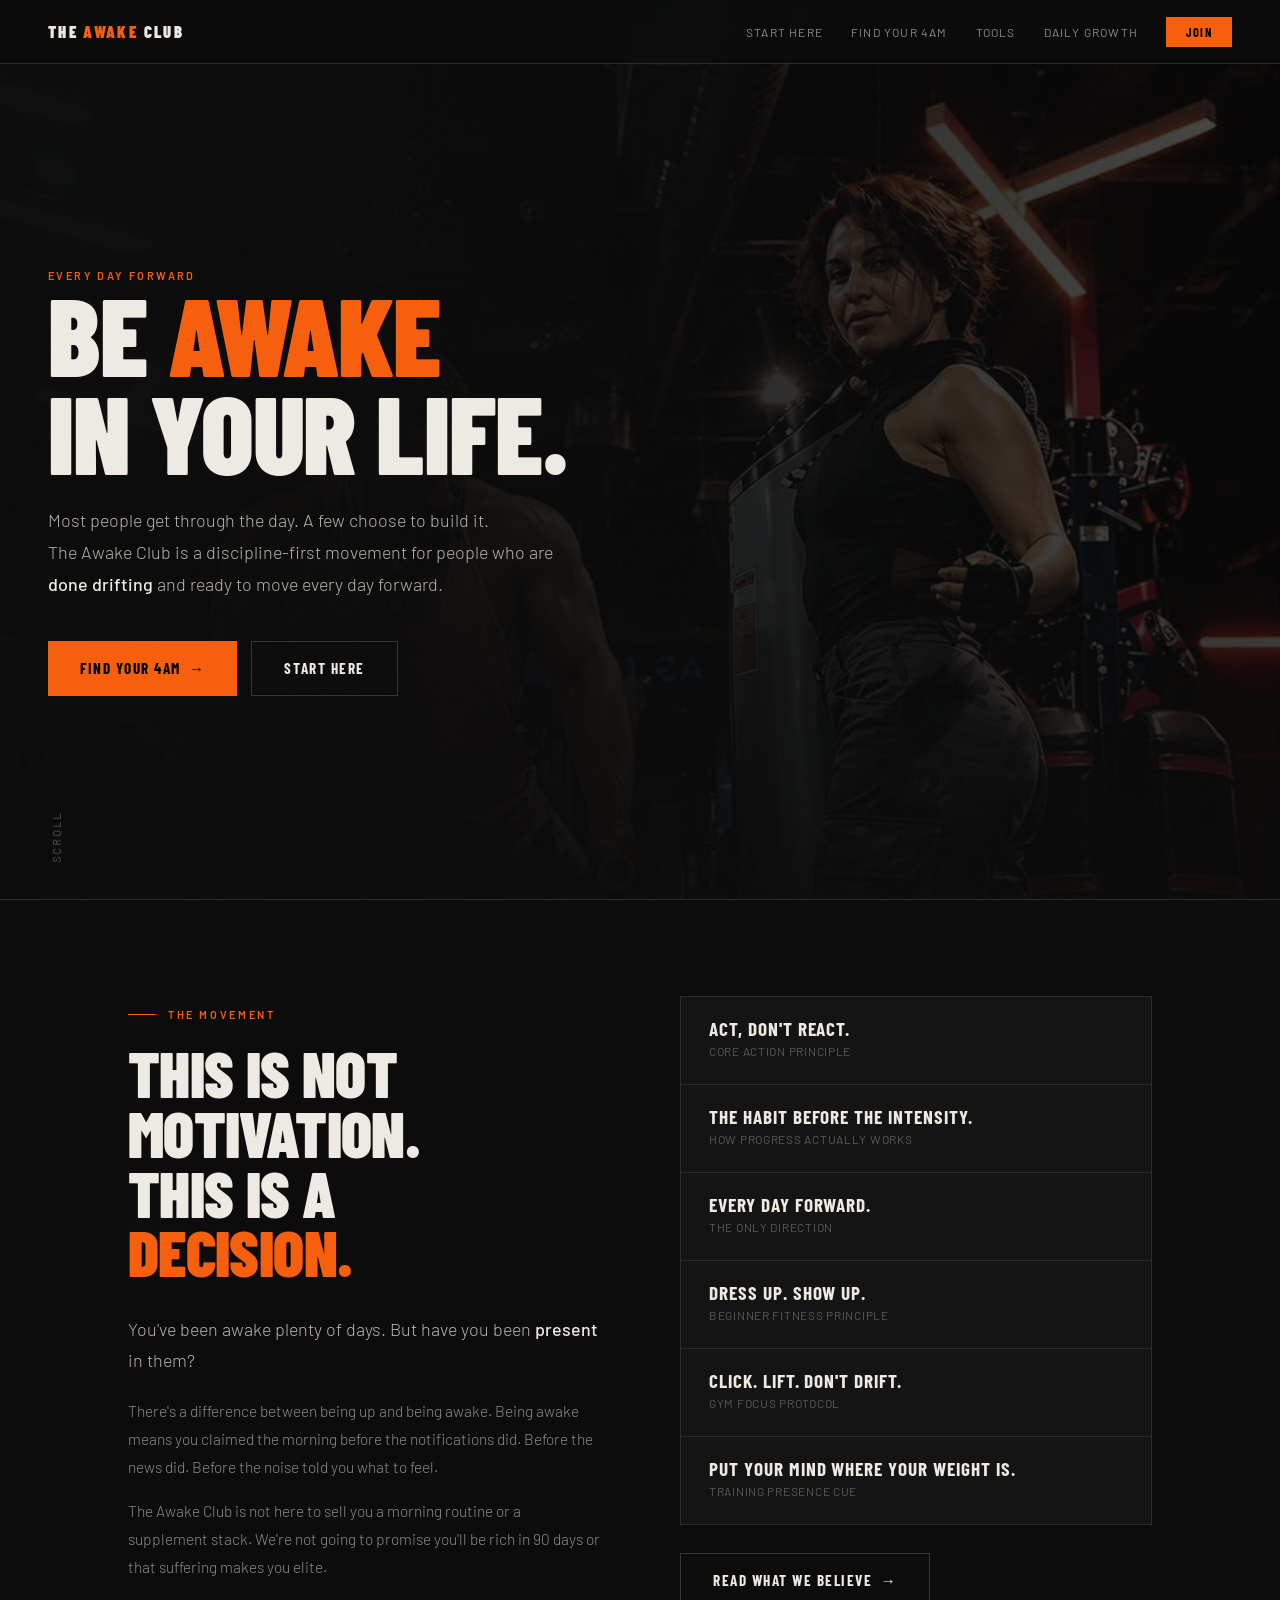
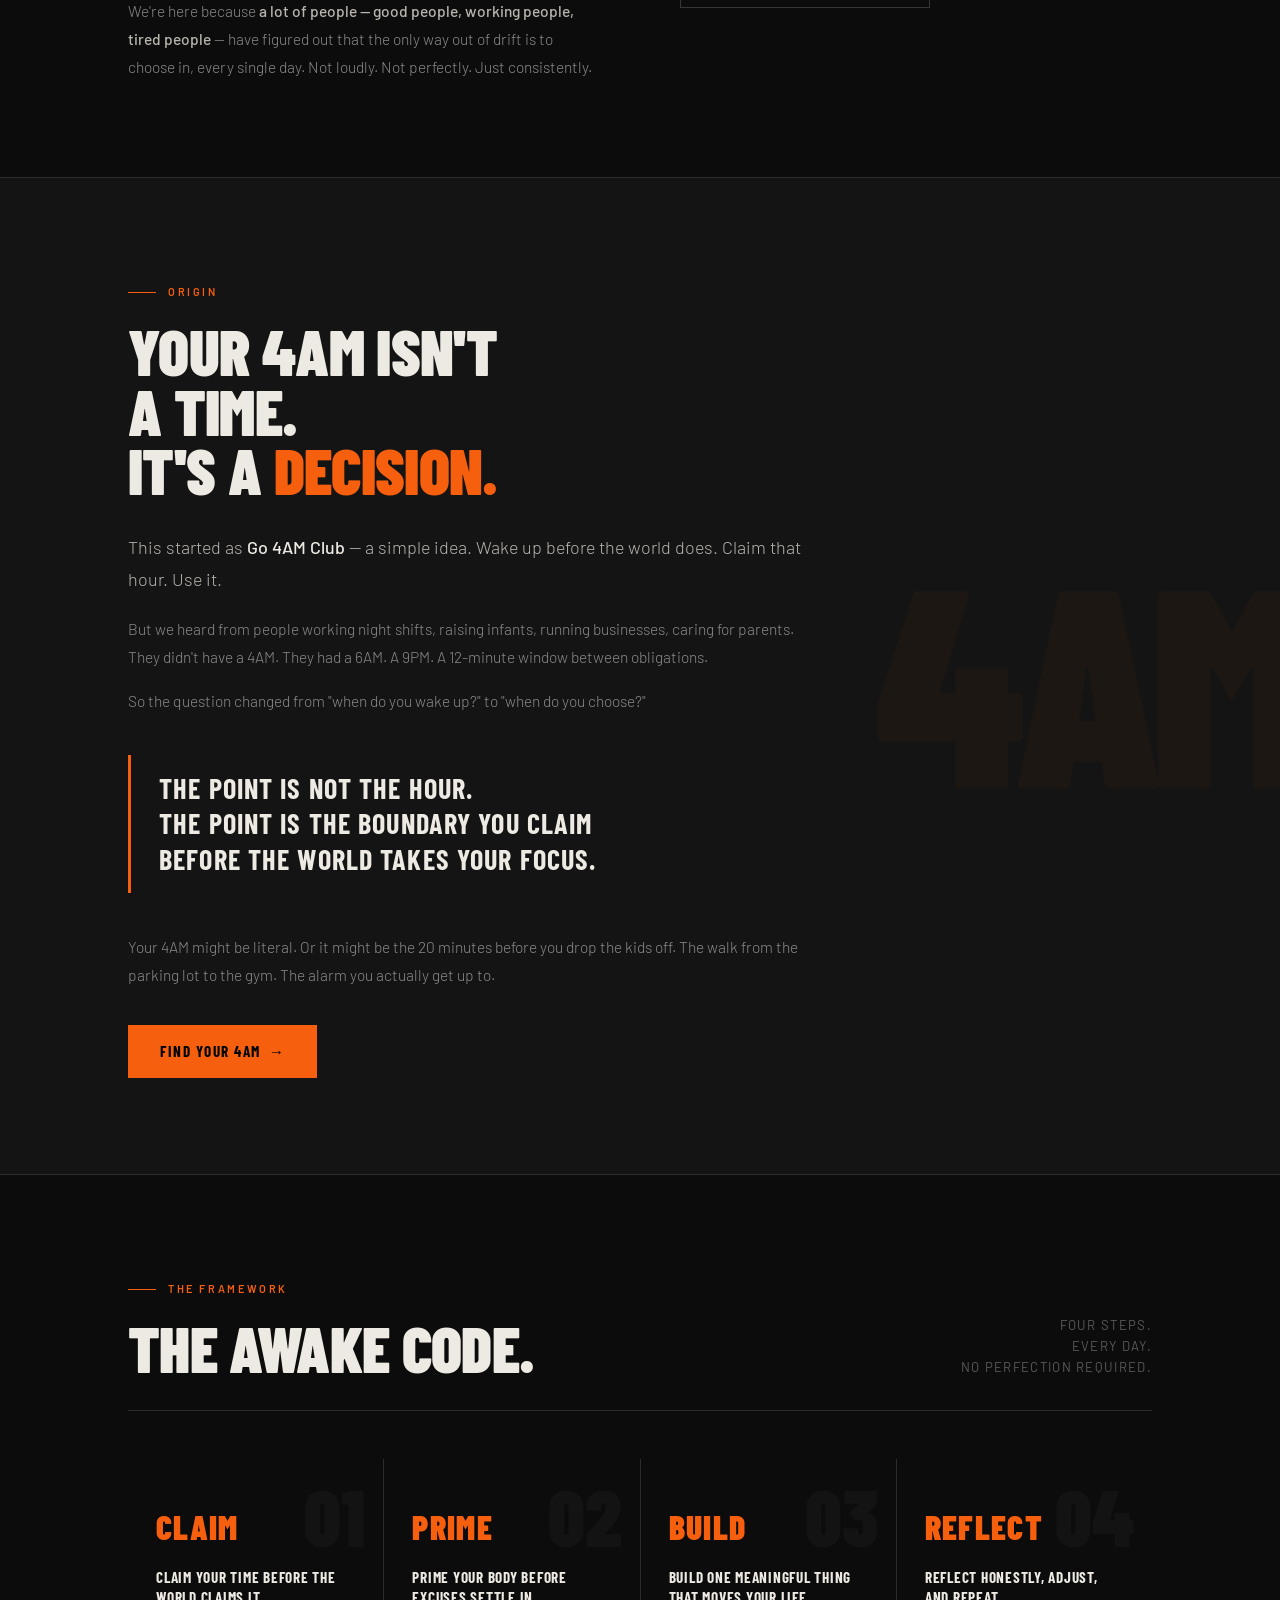
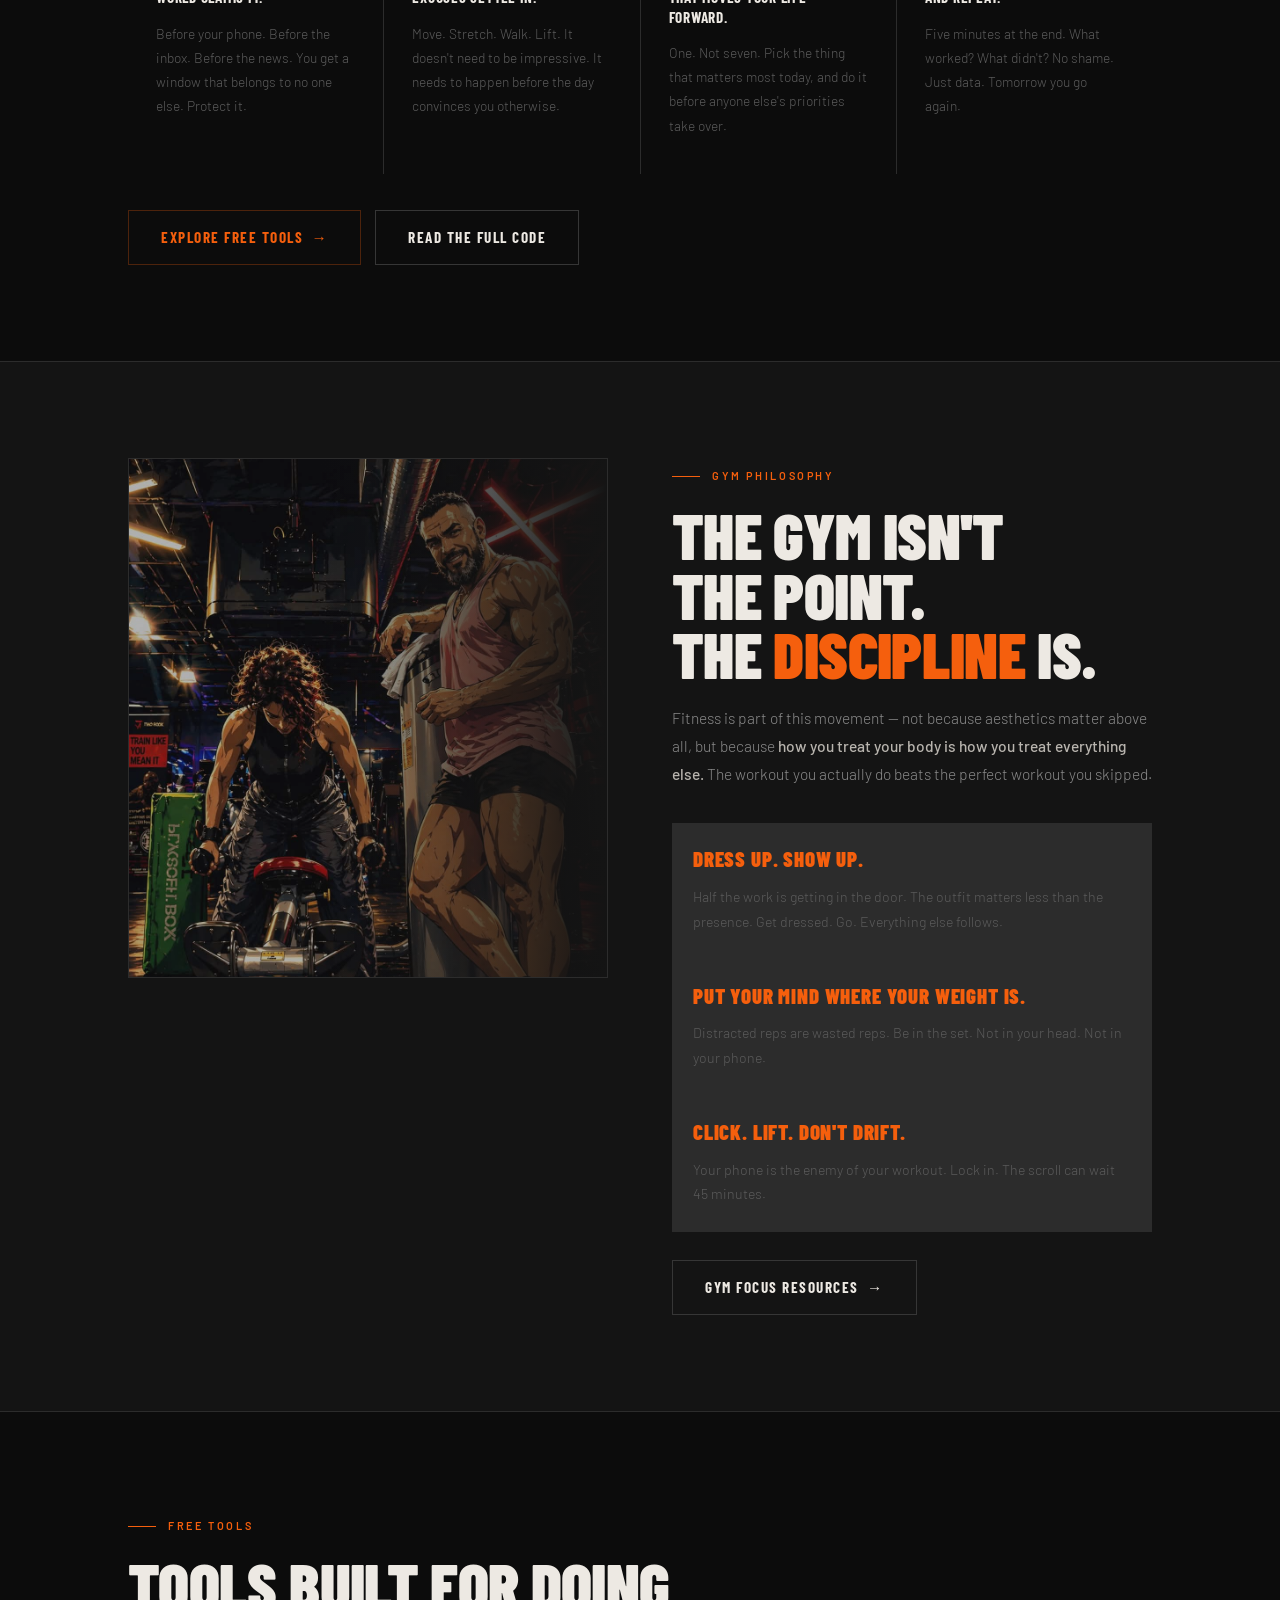
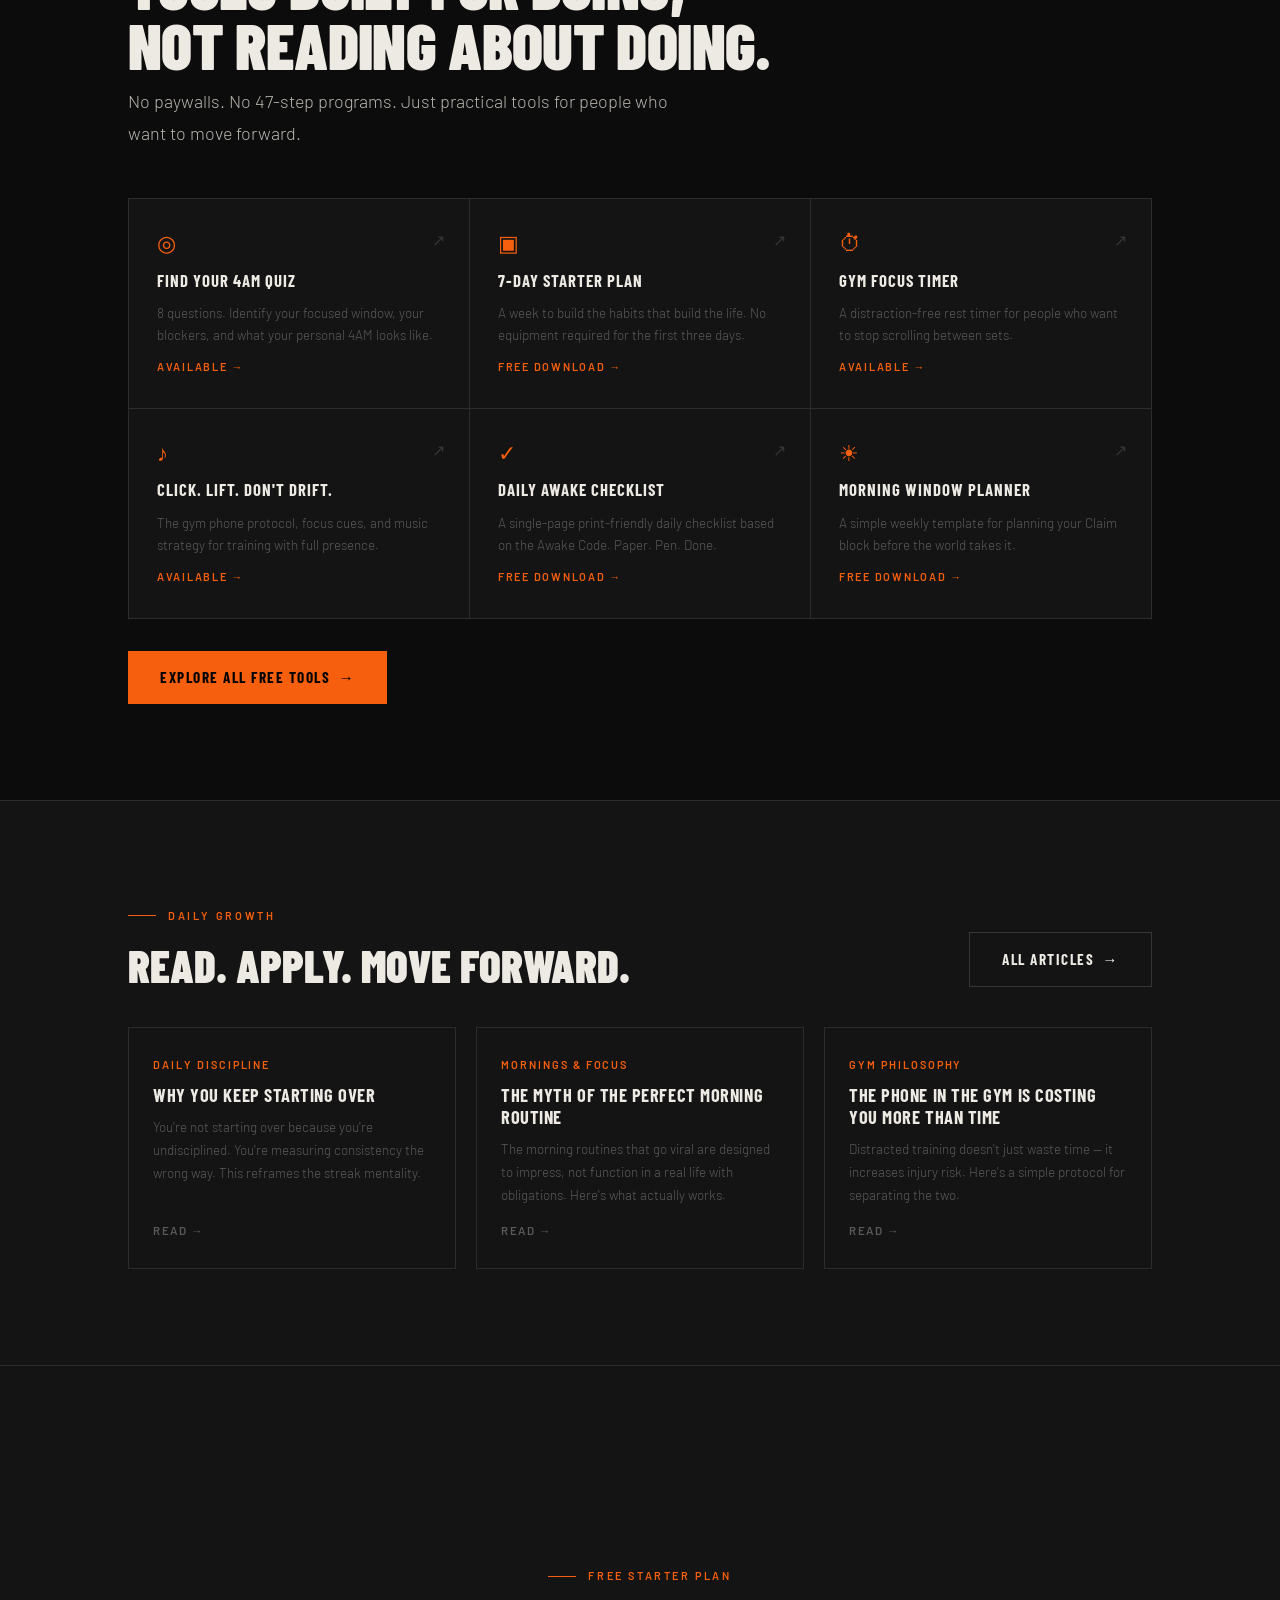
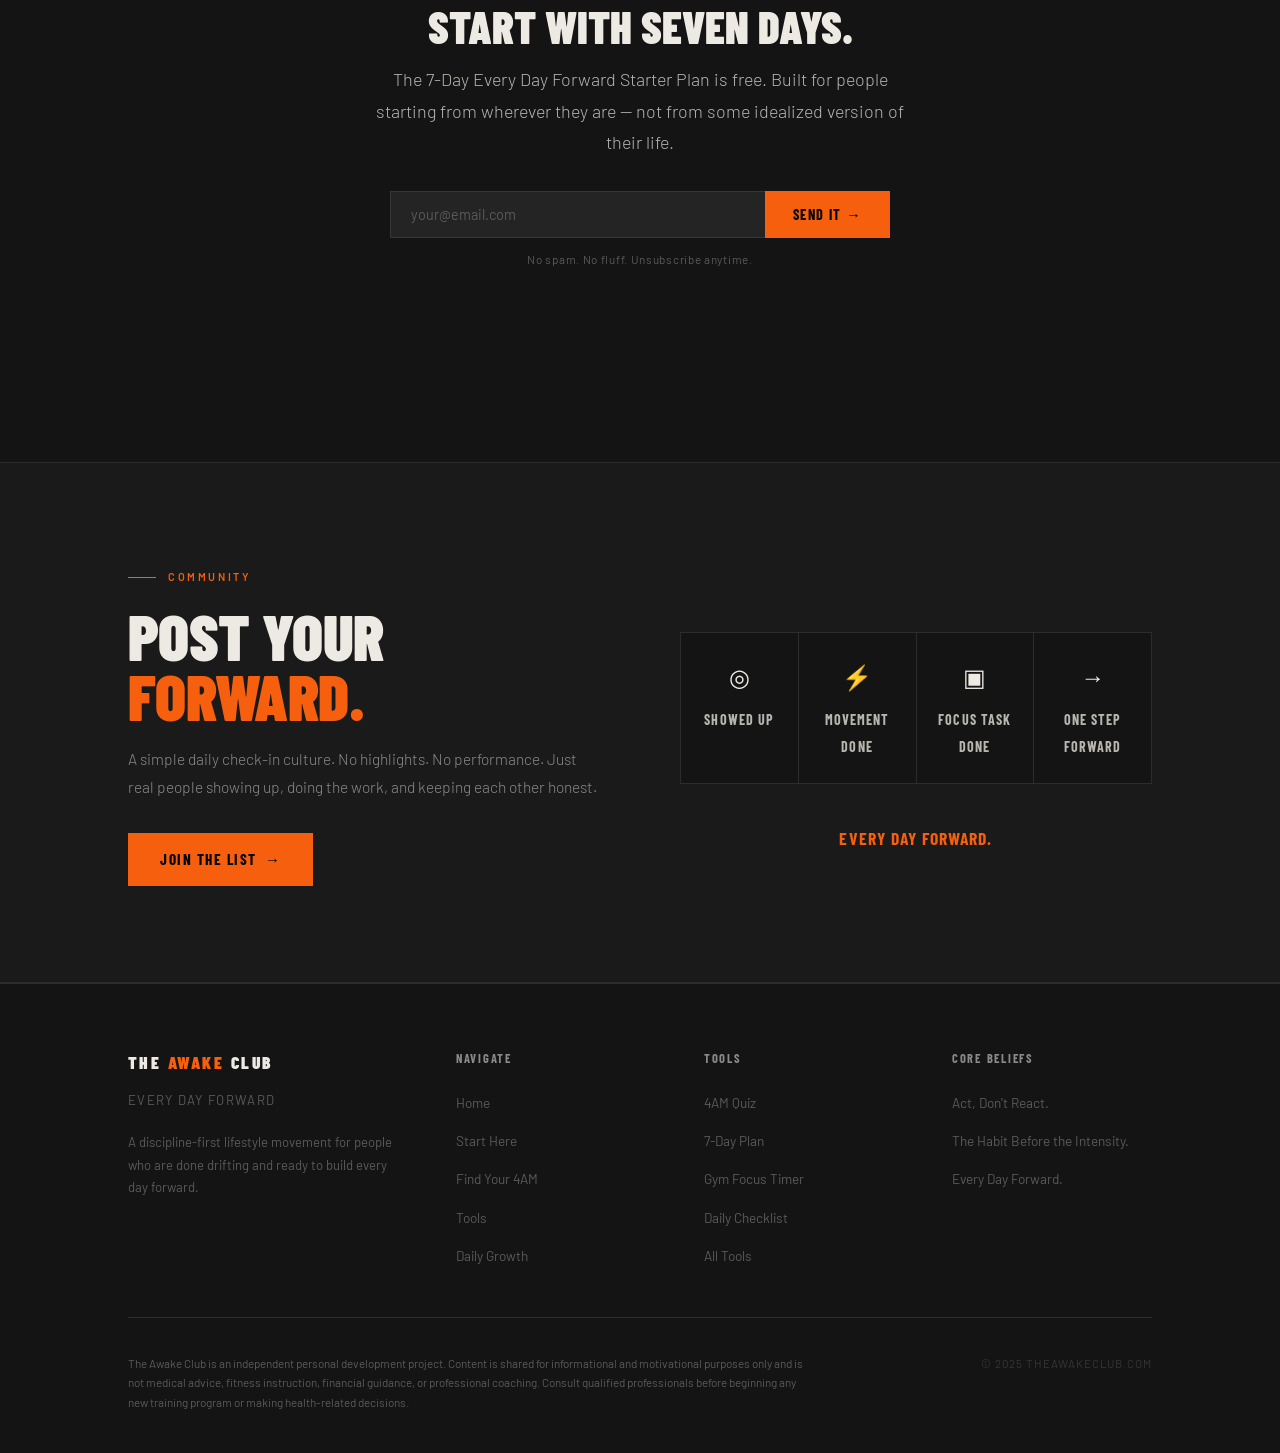
==== index.html @ c8fefd19 "Upload The Awake Club V1.1 site" ====
<!DOCTYPE html>
<html lang="en">
<head>
  <meta charset="UTF-8">
  <meta name="viewport" content="width=device-width, initial-scale=1.0">

  <!-- SEO -->
  <title>The Awake Club — Be Awake in Your Life | Every Day Forward</title>
  <meta name="description" content="The Awake Club is a discipline-first lifestyle movement for people who are done drifting. Claim your time. Prime your body. Build what matters. Every day forward.">
  <meta name="robots" content="index, follow">
  <link rel="canonical" href="https://theawakeclub.com/">

  <!-- Open Graph -->
  <meta property="og:type" content="website">
  <meta property="og:url" content="https://theawakeclub.com/">
  <meta property="og:title" content="The Awake Club — Be Awake in Your Life">
  <meta property="og:description" content="A discipline-first lifestyle movement for people who are done drifting and ready to move every day forward.">
  <meta property="og:image" content="https://theawakeclub.com/assets/images/gym-real.jpg">
  <meta property="og:site_name" content="The Awake Club">
  <meta name="twitter:card" content="summary_large_image">
  <meta name="twitter:title" content="The Awake Club — Be Awake in Your Life">
  <meta name="twitter:description" content="A discipline-first lifestyle movement for people who are done drifting and ready to move every day forward.">
  <meta name="twitter:image" content="https://theawakeclub.com/assets/images/gym-real.jpg">

  <link rel="stylesheet" href="style.css">
</head>
<body>

<!-- ============================================================
     NAVIGATION
     ============================================================ -->
<nav class="site-nav" aria-label="Main navigation">
  <a href="index.html" class="nav-logo">The <span class="accent">Awake</span> Club</a>
  <ul class="nav-links" role="list">
    <li><a href="start-here.html">Start Here</a></li>
    <li><a href="find-your-4am.html">Find Your 4AM</a></li>
    <li><a href="tools.html">Tools</a></li>
    <li><a href="daily-growth.html">Daily Growth</a></li>
    <li><a href="#community" class="nav-cta">Join</a></li>
  </ul>
  <button class="nav-toggle" aria-label="Open menu" aria-expanded="false">
    <span></span><span></span><span></span>
  </button>
</nav>
<nav class="nav-mobile" aria-label="Mobile navigation">
  <a href="start-here.html">Start Here</a>
  <a href="find-your-4am.html">Find Your 4AM</a>
  <a href="tools.html">Tools</a>
  <a href="daily-growth.html">Daily Growth</a>
  <a href="#community">Join</a>
</nav>

<!-- ============================================================
     1. HERO
     ============================================================ -->
<section class="hero-index" aria-label="Hero">
  <div class="hero-bg" role="presentation">
    <img
      src="assets/images/gym-real.jpg"
      alt="Two people training hard in a dark gym — the origin of The Awake Club"
      fetchpriority="high"
    >
  </div>

  <div class="hero-content">
    <p class="eyebrow anim-1">Every Day Forward</p>
    <h1 class="display-xl anim-2">
      Be <em>Awake</em><br>in Your Life.
    </h1>
    <p class="lead anim-3" style="max-width:520px;margin:24px 0 40px;">
      Most people get through the day. A few choose to build it.<br>
      The Awake Club is a discipline-first movement for people who are <strong>done drifting</strong> and ready to move every day forward.
    </p>
    <div class="anim-4" style="display:flex;gap:14px;flex-wrap:wrap;">
      <a href="find-your-4am.html" class="btn btn-primary btn-arrow">Find Your 4AM</a>
      <a href="start-here.html" class="btn btn-ghost">Start Here</a>
    </div>
  </div>

  <div class="hero-scroll-hint" aria-hidden="true">Scroll</div>
</section>

<!-- ============================================================
     2. MOVEMENT MANIFESTO
     ============================================================ -->
<section class="section-pad" aria-labelledby="manifesto-hed">
  <div class="container">
    <div style="display:grid;grid-template-columns:1fr 1fr;gap:80px;align-items:start;">

      <div data-reveal>
        <p class="section-label">The Movement</p>
        <h2 class="display-lg" id="manifesto-hed" style="margin-bottom:32px;">
          This Is Not<br>Motivation.<br>This Is a<br><span class="accent-orange">Decision.</span>
        </h2>
        <p class="lead" style="margin-bottom:20px;">
          You've been awake plenty of days. But have you been <strong>present</strong> in them?
        </p>
        <p class="body-text" style="margin-bottom:16px;">
          There's a difference between being up and being awake. Being awake means you claimed the morning before the notifications did. Before the news did. Before the noise told you what to feel.
        </p>
        <p class="body-text" style="margin-bottom:16px;">
          The Awake Club is not here to sell you a morning routine or a supplement stack. We're not going to promise you'll be rich in 90 days or that suffering makes you elite.
        </p>
        <p class="body-text">
          We're here because <strong>a lot of people — good people, working people, tired people</strong> — have figured out that the only way out of drift is to choose in, every single day. Not loudly. Not perfectly. Just consistently.
        </p>
      </div>

      <div data-reveal data-delay="2">
        <div class="principle-stack" role="list" aria-label="Core principles">
          <div class="principle-item" role="listitem">
            <span class="principle-word">Act, Don't React.</span>
            <span class="principle-desc">Core action principle</span>
          </div>
          <div class="principle-item" role="listitem">
            <span class="principle-word">The Habit Before the Intensity.</span>
            <span class="principle-desc">How progress actually works</span>
          </div>
          <div class="principle-item" role="listitem">
            <span class="principle-word">Every Day Forward.</span>
            <span class="principle-desc">The only direction</span>
          </div>
          <div class="principle-item" role="listitem">
            <span class="principle-word">Dress Up. Show Up.</span>
            <span class="principle-desc">Beginner fitness principle</span>
          </div>
          <div class="principle-item" role="listitem">
            <span class="principle-word">Click. Lift. Don't Drift.</span>
            <span class="principle-desc">Gym focus protocol</span>
          </div>
          <div class="principle-item" role="listitem">
            <span class="principle-word">Put Your Mind Where Your Weight Is.</span>
            <span class="principle-desc">Training presence cue</span>
          </div>
        </div>
        <div style="margin-top:28px;">
          <a href="start-here.html" class="btn btn-ghost btn-arrow">Read What We Believe</a>
        </div>
      </div>

    </div>
  </div>
</section>

<!-- ============================================================
     3. 4AM ORIGIN BRIDGE
     ============================================================ -->
<section class="bridge-section section-pad" aria-labelledby="bridge-hed">
  <div class="bridge-bg-num" aria-hidden="true">4AM</div>
  <div class="container" style="position:relative;z-index:1;">
    <div style="max-width:680px;">
      <p class="section-label" data-reveal>Origin</p>
      <h2 class="display-lg" id="bridge-hed" data-reveal data-delay="1" style="margin-bottom:32px;">
        Your 4AM Isn't<br>a Time.<br>It's a <span class="accent-orange">Decision.</span>
      </h2>
      <div data-reveal data-delay="2">
        <p class="lead" style="margin-bottom:20px;">
          This started as <strong>Go 4AM Club</strong> — a simple idea. Wake up before the world does. Claim that hour. Use it.
        </p>
        <p class="body-text" style="margin-bottom:16px;">
          But we heard from people working night shifts, raising infants, running businesses, caring for parents. They didn't have a 4AM. They had a 6AM. A 9PM. A 12-minute window between obligations.
        </p>
        <p class="body-text" style="margin-bottom:16px;">
          So the question changed from "when do you wake up?" to "when do you choose?"
        </p>
        <div class="pull-quote">
          <p>The point is not the hour.<br>The point is the boundary you claim<br>before the world takes your focus.</p>
        </div>
        <p class="body-text" style="margin-bottom:36px;">
          Your 4AM might be literal. Or it might be the 20 minutes before you drop the kids off. The walk from the parking lot to the gym. The alarm you actually get up to.
        </p>
        <a href="find-your-4am.html" class="btn btn-primary btn-arrow">Find Your 4AM</a>
      </div>
    </div>
  </div>
</section>

<!-- ============================================================
     4. THE AWAKE CODE
     ============================================================ -->
<section class="section-pad" aria-labelledby="code-hed">
  <div class="container">
    <div style="display:flex;justify-content:space-between;align-items:flex-end;margin-bottom:48px;padding-bottom:32px;border-bottom:1px solid var(--rule);flex-wrap:wrap;gap:16px;" data-reveal>
      <div>
        <p class="section-label">The Framework</p>
        <h2 class="display-lg" id="code-hed">The Awake Code.</h2>
      </div>
      <p style="font-size:.82rem;color:var(--muted);letter-spacing:.1em;text-transform:uppercase;text-align:right;max-width:200px;line-height:1.6;">
        Four steps.<br>Every day.<br>No perfection required.
      </p>
    </div>

    <div class="code-grid" data-reveal data-delay="1" role="list" aria-label="The Awake Code steps">
      <article class="code-card" data-num="01" role="listitem">
        <span class="code-word">Claim</span>
        <p class="code-tagline">Claim your time before the world claims it.</p>
        <p class="code-body">Before your phone. Before the inbox. Before the news. You get a window that belongs to no one else. Protect it.</p>
      </article>
      <article class="code-card" data-num="02" role="listitem">
        <span class="code-word">Prime</span>
        <p class="code-tagline">Prime your body before excuses settle in.</p>
        <p class="code-body">Move. Stretch. Walk. Lift. It doesn't need to be impressive. It needs to happen before the day convinces you otherwise.</p>
      </article>
      <article class="code-card" data-num="03" role="listitem">
        <span class="code-word">Build</span>
        <p class="code-tagline">Build one meaningful thing that moves your life forward.</p>
        <p class="code-body">One. Not seven. Pick the thing that matters most today, and do it before anyone else's priorities take over.</p>
      </article>
      <article class="code-card" data-num="04" role="listitem">
        <span class="code-word">Reflect</span>
        <p class="code-tagline">Reflect honestly, adjust, and repeat.</p>
        <p class="code-body">Five minutes at the end. What worked? What didn't? No shame. Just data. Tomorrow you go again.</p>
      </article>
    </div>

    <div style="margin-top:36px;display:flex;gap:14px;flex-wrap:wrap;" data-reveal data-delay="2">
      <a href="tools.html" class="btn btn-outline-orange btn-arrow">Explore Free Tools</a>
      <a href="start-here.html" class="btn btn-ghost">Read the Full Code</a>
    </div>
  </div>
</section>

<!-- ============================================================
     5. GYM PHILOSOPHY
     ============================================================ -->
<section class="gym-section section-pad" aria-labelledby="gym-hed">
  <div class="container">
    <div style="display:grid;grid-template-columns:1fr 1fr;gap:64px;align-items:start;">

      <!-- Photo panel (hidden on mobile via CSS) -->
      <div class="gym-photo-panel" style="height:520px;border:1px solid var(--rule);" data-reveal>
        <img
          src="assets/images/gym-anime.jpg"
          alt="Stylized gym training — discipline and focus in action"
          loading="lazy"
        >
      </div>

      <div data-reveal data-delay="2">
        <p class="section-label">Gym Philosophy</p>
        <h2 class="display-lg" id="gym-hed" style="margin-bottom:20px;">
          The Gym Isn't<br>the Point.<br>The <span class="accent-orange">Discipline</span> Is.
        </h2>
        <p class="body-text" style="margin-bottom:36px;">
          Fitness is part of this movement — not because aesthetics matter above all, but because <strong>how you treat your body is how you treat everything else.</strong> The workout you actually do beats the perfect workout you skipped.
        </p>

        <div class="tenet-grid" style="grid-template-columns:1fr;gap:1px;background:var(--rule);border:1px solid var(--rule);">
          <div class="tenet-card" style="border:none;border-bottom:1px solid var(--rule);padding:24px 20px;">
            <p class="tenet-hed">Dress Up. Show Up.</p>
            <p class="tenet-body">Half the work is getting in the door. The outfit matters less than the presence. Get dressed. Go. Everything else follows.</p>
          </div>
          <div class="tenet-card" style="border:none;border-bottom:1px solid var(--rule);padding:24px 20px;">
            <p class="tenet-hed">Put Your Mind Where Your Weight Is.</p>
            <p class="tenet-body">Distracted reps are wasted reps. Be in the set. Not in your head. Not in your phone.</p>
          </div>
          <div class="tenet-card" style="border:none;padding:24px 20px;">
            <p class="tenet-hed">Click. Lift. Don't Drift.</p>
            <p class="tenet-body">Your phone is the enemy of your workout. Lock in. The scroll can wait 45 minutes.</p>
          </div>
        </div>

        <div style="margin-top:28px;">
          <a href="tools.html" class="btn btn-ghost btn-arrow">Gym Focus Resources</a>
        </div>
      </div>
    </div>
  </div>
</section>

<!-- ============================================================
     6. TOOLS PORTAL
     ============================================================ -->
<section class="section-pad" aria-labelledby="tools-hed">
  <div class="container">
    <div data-reveal style="margin-bottom:48px;">
      <p class="section-label">Free Tools</p>
      <h2 class="display-lg" id="tools-hed" style="margin-bottom:12px;">
        Tools Built for Doing,<br>Not Reading About Doing.
      </h2>
      <p class="lead" style="max-width:540px;">No paywalls. No 47-step programs. Just practical tools for people who want to move forward.</p>
    </div>

    <div class="tools-grid" data-reveal data-delay="1" role="list" aria-label="Available tools">
      <a href="find-your-4am.html" class="tool-card" role="listitem">
        <span class="tool-icon" aria-hidden="true">◎</span>
        <p class="tool-name">Find Your 4AM Quiz</p>
        <p class="tool-desc">8 questions. Identify your focused window, your blockers, and what your personal 4AM looks like.</p>
        <span class="tool-status">Available →</span>
        <span class="tool-arrow" aria-hidden="true">↗</span>
      </a>
      <a href="tools.html" class="tool-card" role="listitem">
        <span class="tool-icon" aria-hidden="true">▣</span>
        <p class="tool-name">7-Day Starter Plan</p>
        <p class="tool-desc">A week to build the habits that build the life. No equipment required for the first three days.</p>
        <span class="tool-status">Free Download →</span>
        <span class="tool-arrow" aria-hidden="true">↗</span>
      </a>
      <a href="tools.html" class="tool-card" role="listitem">
        <span class="tool-icon" aria-hidden="true">⏱</span>
        <p class="tool-name">Gym Focus Timer</p>
        <p class="tool-desc">A distraction-free rest timer for people who want to stop scrolling between sets.</p>
        <span class="tool-status">Available →</span>
        <span class="tool-arrow" aria-hidden="true">↗</span>
      </a>
      <a href="tools.html" class="tool-card" role="listitem">
        <span class="tool-icon" aria-hidden="true">♪</span>
        <p class="tool-name">Click. Lift. Don't Drift.</p>
        <p class="tool-desc">The gym phone protocol, focus cues, and music strategy for training with full presence.</p>
        <span class="tool-status">Available →</span>
        <span class="tool-arrow" aria-hidden="true">↗</span>
      </a>
      <a href="tools.html" class="tool-card" role="listitem">
        <span class="tool-icon" aria-hidden="true">✓</span>
        <p class="tool-name">Daily Awake Checklist</p>
        <p class="tool-desc">A single-page print-friendly daily checklist based on the Awake Code. Paper. Pen. Done.</p>
        <span class="tool-status">Free Download →</span>
        <span class="tool-arrow" aria-hidden="true">↗</span>
      </a>
      <a href="tools.html" class="tool-card" role="listitem">
        <span class="tool-icon" aria-hidden="true">☀</span>
        <p class="tool-name">Morning Window Planner</p>
        <p class="tool-desc">A simple weekly template for planning your Claim block before the world takes it.</p>
        <span class="tool-status">Free Download →</span>
        <span class="tool-arrow" aria-hidden="true">↗</span>
      </a>
    </div>

    <div style="margin-top:32px;" data-reveal data-delay="2">
      <a href="tools.html" class="btn btn-primary btn-arrow">Explore All Free Tools</a>
    </div>
  </div>
</section>

<!-- ============================================================
     7. DAILY GROWTH PREVIEW
     ============================================================ -->
<section class="section-pad" style="background:var(--charcoal);" aria-labelledby="blog-hed">
  <div class="container">
    <div style="display:flex;justify-content:space-between;align-items:flex-end;margin-bottom:40px;flex-wrap:wrap;gap:16px;" data-reveal>
      <div>
        <p class="section-label">Daily Growth</p>
        <h2 class="display-md" id="blog-hed">Read. Apply. Move Forward.</h2>
      </div>
      <a href="daily-growth.html" class="btn btn-ghost btn-arrow">All Articles</a>
    </div>

    <div class="article-grid" data-reveal data-delay="1">
      <a href="daily-growth.html" class="article-card">
        <span class="article-cat">Daily Discipline</span>
        <h3 class="article-title">Why You Keep Starting Over</h3>
        <p class="article-summary">You're not starting over because you're undisciplined. You're measuring consistency the wrong way. This reframes the streak mentality.</p>
        <span class="article-cta">Read →</span>
      </a>
      <a href="daily-growth.html" class="article-card">
        <span class="article-cat">Mornings & Focus</span>
        <h3 class="article-title">The Myth of the Perfect Morning Routine</h3>
        <p class="article-summary">The morning routines that go viral are designed to impress, not function in a real life with obligations. Here's what actually works.</p>
        <span class="article-cta">Read →</span>
      </a>
      <a href="daily-growth.html" class="article-card">
        <span class="article-cat">Gym Philosophy</span>
        <h3 class="article-title">The Phone in the Gym Is Costing You More Than Time</h3>
        <p class="article-summary">Distracted training doesn't just waste time — it increases injury risk. Here's a simple protocol for separating the two.</p>
        <span class="article-cta">Read →</span>
      </a>
    </div>
  </div>
</section>

<!-- ============================================================
     8. EMAIL CAPTURE
     ============================================================ -->
<section class="email-section section-pad" aria-labelledby="email-hed">
  <div class="email-inner">
    <p class="section-label" style="justify-content:center;" data-reveal>Free Starter Plan</p>
    <h2 class="display-md" id="email-hed" data-reveal data-delay="1" style="margin-bottom:16px;">Start With Seven Days.</h2>
    <p class="lead" data-reveal data-delay="2" style="margin-bottom:8px;">
      The 7-Day Every Day Forward Starter Plan is free. Built for people starting from wherever they are — not from some idealized version of their life.
    </p>
    <div data-reveal data-delay="3">
      <!-- TODO: Replace action with your email provider endpoint (Mailchimp, Buttondown, ConvertKit) -->
      <form class="email-form" action="#" method="post" aria-label="Email signup form">
        <input type="email" name="email" placeholder="your@email.com" required aria-label="Email address">
        <!-- TODO: Add hidden fields required by your email provider (e.g. Mailchimp u= and id= params) -->
        <button type="submit">Send It →</button>
      </form>
      <p class="email-fine">No spam. No fluff. Unsubscribe anytime.</p>
    </div>
  </div>
</section>

<!-- ============================================================
     9. COMMUNITY TEASE
     ============================================================ -->
<section class="community-section section-pad" id="community" aria-labelledby="community-hed">
  <div class="container">
    <div style="display:grid;grid-template-columns:1fr 1fr;gap:80px;align-items:center;">

      <div data-reveal>
        <p class="section-label">Community</p>
        <h2 class="display-lg" id="community-hed" style="margin-bottom:20px;">
          Post Your<br><span class="accent-orange">Forward.</span>
        </h2>
        <p class="body-text" style="margin-bottom:32px;">
          A simple daily check-in culture. No highlights. No performance. Just real people showing up, doing the work, and keeping each other honest.
        </p>
        <div style="display:flex;gap:14px;flex-wrap:wrap;">
          <a href="#email" class="btn btn-primary btn-arrow" onclick="document.querySelector('.email-form input').focus();return false;">Join the List</a>
        </div>
      </div>

      <div data-reveal data-delay="2">
        <div class="check-in-grid" role="list" aria-label="Daily check-in items">
          <div class="check-item" role="listitem">
            <span class="check-icon" aria-hidden="true">◎</span>
            <span class="check-label">Showed Up</span>
          </div>
          <div class="check-item" role="listitem">
            <span class="check-icon" aria-hidden="true">⚡</span>
            <span class="check-label">Movement Done</span>
          </div>
          <div class="check-item" role="listitem">
            <span class="check-icon" aria-hidden="true">▣</span>
            <span class="check-label">Focus Task Done</span>
          </div>
          <div class="check-item" role="listitem">
            <span class="check-icon" aria-hidden="true">→</span>
            <span class="check-label">One Step Forward</span>
          </div>
        </div>
        <p style="font-family:var(--font-display);font-weight:700;font-size:1.1rem;text-transform:uppercase;letter-spacing:.06em;color:var(--orange);text-align:center;margin-top:20px;">
          Every Day Forward.
        </p>
      </div>

    </div>
  </div>
</section>

<!-- ============================================================
     FOOTER
     ============================================================ -->
<footer class="site-footer" role="contentinfo">
  <div class="container">
    <div class="footer-grid">
      <div class="footer-brand">
        <a href="index.html" class="nav-logo">The <span class="accent">Awake</span> Club</a>
        <p class="footer-tagline">Every Day Forward</p>
        <p>A discipline-first lifestyle movement for people who are done drifting and ready to build every day forward.</p>
      </div>
      <div class="footer-col">
        <h4>Navigate</h4>
        <ul>
          <li><a href="index.html">Home</a></li>
          <li><a href="start-here.html">Start Here</a></li>
          <li><a href="find-your-4am.html">Find Your 4AM</a></li>
          <li><a href="tools.html">Tools</a></li>
          <li><a href="daily-growth.html">Daily Growth</a></li>
        </ul>
      </div>
      <div class="footer-col">
        <h4>Tools</h4>
        <ul>
          <li><a href="find-your-4am.html">4AM Quiz</a></li>
          <li><a href="tools.html">7-Day Plan</a></li>
          <li><a href="tools.html">Gym Focus Timer</a></li>
          <li><a href="tools.html">Daily Checklist</a></li>
          <li><a href="tools.html">All Tools</a></li>
        </ul>
      </div>
      <div class="footer-col">
        <h4>Core Beliefs</h4>
        <ul>
          <li><a href="start-here.html">Act, Don't React.</a></li>
          <li><a href="start-here.html">The Habit Before the Intensity.</a></li>
          <li><a href="start-here.html">Every Day Forward.</a></li>
        </ul>
      </div>
    </div>
    <div class="footer-bottom">
      <p class="footer-disclaimer">
        The Awake Club is an independent personal development project. Content is shared for informational and motivational purposes only and is not medical advice, fitness instruction, financial guidance, or professional coaching. Consult qualified professionals before beginning any new training program or making health-related decisions.
      </p>
      <p class="footer-copy">© 2025 theawakeclub.com</p>
    </div>
  </div>
</footer>

<script src="script.js"></script>
</body>
</html>
---- style.css ----
/* ============================================
   THE AWAKE CLUB — style.css  v1.1
   QA: mobile quiz fix, checklist click fix,
       nav overflow, image crop improvements
   ============================================ */

@import url('https://fonts.googleapis.com/css2?family=Barlow+Condensed:ital,wght@0,300;0,400;0,600;0,700;0,900;1,700&family=Barlow:ital,wght@0,300;0,400;0,500;0,600;1,300&display=swap');

/* ---- RESET & BASE ---- */
*, *::before, *::after { box-sizing: border-box; margin: 0; padding: 0; }

:root {
  --black:         #0c0c0c;
  --charcoal:      #141414;
  --dark:          #1a1a1a;
  --mid:           #242424;
  --rule:          #2c2c2c;
  --rule-light:    #363636;
  --muted:         #5a5a5a;
  --steel:         #8a8a8a;
  --silver:        #b8b4ae;
  --white:         #ede9e3;
  --orange:        #f55f0d;
  --orange-mid:    #c44d0a;
  --orange-glow:   rgba(245,95,13,0.15);
  --orange-border: rgba(245,95,13,0.28);
  --font-display:  'Barlow Condensed', sans-serif;
  --font-body:     'Barlow', sans-serif;
  --max-width:     1120px;
  --nav-height:    64px;
}

html { scroll-behavior: smooth; font-size: 16px; }

body {
  background: var(--black);
  color: var(--white);
  font-family: var(--font-body);
  font-weight: 400;
  line-height: 1.65;
  overflow-x: hidden;
  -webkit-font-smoothing: antialiased;
}

img { max-width: 100%; display: block; }
a { color: inherit; text-decoration: none; }
ul { list-style: none; }

/* ---- UTILITY ---- */
.container { max-width: var(--max-width); margin: 0 auto; padding: 0 48px; }

.section-label {
  display: inline-flex; align-items: center; gap: 12px;
  font-size: 0.68rem; font-weight: 600; letter-spacing: 0.24em;
  text-transform: uppercase; color: var(--orange); margin-bottom: 20px;
}
.section-label::before {
  content: ''; display: block; width: 28px; height: 1px;
  background: var(--orange); flex-shrink: 0;
}

.eyebrow { font-size: 0.68rem; font-weight: 600; letter-spacing: 0.22em; text-transform: uppercase; color: var(--orange); }

/* ---- BUTTONS ---- */
.btn {
  display: inline-flex; align-items: center; gap: 8px;
  font-family: var(--font-display); font-weight: 700; font-size: 0.95rem;
  letter-spacing: 0.1em; text-transform: uppercase;
  padding: 14px 32px; cursor: pointer; border: none;
  transition: all 0.2s ease; position: relative; text-decoration: none;
}
.btn-primary { background: var(--orange); color: #000; }
.btn-primary:hover { background: #ff7228; transform: translateY(-1px); box-shadow: 0 8px 24px rgba(245,95,13,0.3); }
.btn-ghost { background: transparent; color: var(--white); border: 1px solid var(--rule-light); }
.btn-ghost:hover { border-color: var(--steel); background: rgba(255,255,255,0.04); }
.btn-outline-orange { background: transparent; color: var(--orange); border: 1px solid var(--orange-border); }
.btn-outline-orange:hover { background: var(--orange-glow); border-color: var(--orange); }
.btn-arrow::after { content: '→'; font-style: normal; }

/* ---- NAVIGATION ---- */
.site-nav {
  position: fixed; top: 0; left: 0; right: 0; z-index: 200;
  height: var(--nav-height);
  display: flex; align-items: center; justify-content: space-between;
  /* FIX: prevent overflow on narrow viewports */
  padding: 0 48px;
  min-width: 0;
  background: rgba(12,12,12,0.93);
  backdrop-filter: blur(12px); -webkit-backdrop-filter: blur(12px);
  border-bottom: 1px solid var(--rule);
  transition: background 0.3s;
}
.nav-logo {
  font-family: var(--font-display); font-weight: 900; font-size: 1.05rem;
  letter-spacing: 0.14em; text-transform: uppercase; color: var(--white);
  white-space: nowrap; flex-shrink: 0;
}
.nav-logo .accent { color: var(--orange); }

.nav-links { display: flex; align-items: center; gap: 28px; }
.nav-links a {
  font-size: 0.75rem; letter-spacing: 0.1em; text-transform: uppercase;
  color: var(--steel); transition: color 0.2s; white-space: nowrap;
}
.nav-links a:hover, .nav-links a.active { color: var(--white); }
.nav-cta {
  background: var(--orange) !important; color: #000 !important;
  padding: 8px 20px;
  font-family: var(--font-display); font-weight: 700 !important;
  font-size: 0.78rem !important; letter-spacing: 0.1em !important;
}
.nav-cta:hover { background: #ff7228 !important; }

/* FIX: Hamburger — min tap target 44px */
.nav-toggle {
  display: none; flex-direction: column; gap: 5px; cursor: pointer;
  background: none; border: none;
  padding: 10px; /* increases tap area */
  min-width: 44px; min-height: 44px;
  align-items: center; justify-content: center;
}
.nav-toggle span { display: block; width: 24px; height: 1.5px; background: var(--white); transition: all 0.3s; }

/* Mobile nav — FIX: no overflow, properly contained */
.nav-mobile {
  display: none;
  position: fixed;
  top: var(--nav-height); left: 0; right: 0;
  /* FIX: full viewport width, no overflow */
  width: 100%; max-width: 100vw;
  background: var(--charcoal);
  border-bottom: 1px solid var(--rule);
  padding: 24px 20px;
  z-index: 199;
  flex-direction: column; gap: 4px;
  /* FIX: prevent body scroll when open */
  overflow-y: auto;
}
.nav-mobile.open { display: flex; }
.nav-mobile a {
  font-size: 1.05rem; letter-spacing: 0.08em; text-transform: uppercase;
  color: var(--silver); font-family: var(--font-display); font-weight: 700;
  transition: color 0.2s;
  /* FIX: 44px min tap target on mobile */
  padding: 12px 8px;
  border-bottom: 1px solid var(--rule);
  display: block;
  min-height: 44px;
}
.nav-mobile a:last-child { border-bottom: none; }
.nav-mobile a:hover { color: var(--orange); }

/* ---- PAGE HERO ---- */
.page-hero {
  padding-top: calc(var(--nav-height) + 80px);
  padding-bottom: 80px;
  border-bottom: 1px solid var(--rule);
}

/* ---- SECTION DEFAULTS ---- */
section { border-bottom: 1px solid var(--rule); }
.section-pad { padding: 96px 0; }
.section-pad-sm { padding: 64px 0; }

/* ---- TYPOGRAPHY ---- */
.display-xl {
  font-family: var(--font-display); font-weight: 900;
  font-size: clamp(4rem, 8.5vw, 9rem);
  line-height: 0.9; text-transform: uppercase; letter-spacing: -0.01em;
}
.display-lg {
  font-family: var(--font-display); font-weight: 900;
  font-size: clamp(2.8rem, 5vw, 5rem);
  line-height: 0.93; text-transform: uppercase; letter-spacing: -0.01em;
}
.display-md {
  font-family: var(--font-display); font-weight: 900;
  font-size: clamp(2rem, 3.5vw, 3.4rem);
  line-height: 0.95; text-transform: uppercase;
}
.display-sm {
  font-family: var(--font-display); font-weight: 700;
  font-size: clamp(1.4rem, 2.2vw, 2rem);
  line-height: 1; text-transform: uppercase; letter-spacing: 0.03em;
}
.accent-orange { color: var(--orange); }

.lead { font-size: clamp(1rem, 1.4vw, 1.12rem); font-weight: 300; color: var(--silver); line-height: 1.78; }
.lead strong { color: var(--white); font-weight: 500; }
.body-text { font-size: 0.97rem; font-weight: 300; color: var(--steel); line-height: 1.8; }
.body-text strong { color: var(--silver); font-weight: 500; }

/* ---- DIVIDERS ---- */
.hr-rule { border: none; border-top: 1px solid var(--rule); margin: 48px 0; }

/* ---- PRINCIPLE STACK ---- */
.principle-stack {
  display: flex; flex-direction: column; gap: 1px;
  background: var(--rule); border: 1px solid var(--rule);
}
.principle-item { background: var(--charcoal); padding: 22px 28px; display: flex; flex-direction: column; gap: 4px; }
.principle-item:hover { background: var(--dark); }
.principle-word { font-family: var(--font-display); font-weight: 700; font-size: 1.2rem; text-transform: uppercase; letter-spacing: 0.05em; color: var(--white); line-height: 1; }
.principle-desc { font-size: 0.75rem; color: var(--muted); letter-spacing: 0.06em; text-transform: uppercase; }

/* ---- AWAKE CODE GRID ---- */
.code-grid { display: grid; grid-template-columns: repeat(4, 1fr); gap: 1px; background: var(--rule); }
.code-card {
  background: var(--black); padding: 40px 28px 36px;
  position: relative; overflow: hidden; transition: background 0.25s;
}
.code-card:hover { background: var(--charcoal); }
.code-card::before {
  content: attr(data-num); position: absolute; top: 16px; right: 18px;
  font-family: var(--font-display); font-weight: 900; font-size: 5rem; line-height: 1;
  color: rgba(255,255,255,0.03); pointer-events: none;
}
.code-word { display: block; font-family: var(--font-display); font-weight: 900; font-size: 2.1rem; text-transform: uppercase; letter-spacing: 0.04em; color: var(--orange); margin-bottom: 14px; }
.code-tagline { font-family: var(--font-display); font-weight: 700; font-size: 0.95rem; text-transform: uppercase; letter-spacing: 0.05em; color: var(--white); margin-bottom: 14px; line-height: 1.3; }
.code-body { font-size: 0.86rem; font-weight: 300; color: var(--muted); line-height: 1.75; }

/* ---- GYM TENETS ---- */
.tenet-grid { display: grid; grid-template-columns: repeat(3, 1fr); gap: 20px; }
.tenet-card { border: 1px solid var(--rule); padding: 32px 28px; transition: border-color 0.2s, background 0.2s; }
.tenet-card:hover { border-color: var(--rule-light); background: var(--charcoal); }
.tenet-hed { font-family: var(--font-display); font-weight: 900; font-size: 1.3rem; text-transform: uppercase; letter-spacing: 0.04em; color: var(--orange); margin-bottom: 14px; line-height: 1.1; }
.tenet-body { font-size: 0.88rem; font-weight: 300; color: var(--muted); line-height: 1.75; }

/* ---- TOOLS GRID ---- */
.tools-grid { display: grid; grid-template-columns: repeat(3, 1fr); gap: 1px; background: var(--rule); border: 1px solid var(--rule); }
.tool-card {
  background: var(--charcoal); padding: 32px 28px;
  display: flex; flex-direction: column; gap: 12px;
  transition: background 0.2s; position: relative;
  text-decoration: none; color: inherit;
}
.tool-card:hover { background: var(--dark); }
.tool-card.coming-soon { opacity: 0.5; pointer-events: none; }
.tool-icon { font-size: 1.4rem; line-height: 1; margin-bottom: 4px; color: var(--orange); }
.tool-name { font-family: var(--font-display); font-weight: 700; font-size: 1.05rem; text-transform: uppercase; letter-spacing: 0.06em; color: var(--white); line-height: 1.2; }
.tool-desc { font-size: 0.84rem; font-weight: 300; color: var(--muted); line-height: 1.65; flex: 1; }
.tool-status { font-size: 0.68rem; font-weight: 600; letter-spacing: 0.16em; text-transform: uppercase; color: var(--orange); margin-top: auto; }
.tool-status.soon { color: var(--muted); }
.tool-arrow { position: absolute; top: 28px; right: 24px; font-size: 1rem; color: var(--rule-light); transition: color 0.2s, transform 0.2s; }
.tool-card:hover .tool-arrow { color: var(--orange); transform: translate(2px, -2px); }

/* ---- ARTICLE CARDS ---- */
.article-grid { display: grid; grid-template-columns: repeat(3, 1fr); gap: 20px; }
.article-card {
  background: var(--charcoal); padding: 28px 24px;
  border: 1px solid var(--rule); display: flex; flex-direction: column; gap: 10px;
  transition: border-color 0.2s, background 0.2s; text-decoration: none; color: inherit;
  /* FIX: remove pointer cursor since cards don't navigate yet */
  cursor: default;
}
/* FIX: no hover highlight since cards don't go anywhere in V1 */
.article-cat { font-size: 0.68rem; font-weight: 600; letter-spacing: 0.18em; text-transform: uppercase; color: var(--orange); }
.article-title { font-family: var(--font-display); font-weight: 700; font-size: 1.15rem; text-transform: uppercase; letter-spacing: 0.03em; color: var(--white); line-height: 1.2; }
.article-summary { font-size: 0.84rem; font-weight: 300; color: var(--muted); line-height: 1.7; flex: 1; }
/* FIX: "Coming Soon" label instead of fake "Read →" CTA */
.article-cta {
  font-size: 0.72rem; font-weight: 600; letter-spacing: 0.14em;
  text-transform: uppercase; color: var(--muted); margin-top: 4px;
}

/* ---- EMAIL CAPTURE ---- */
.email-section { background: var(--charcoal); }
.email-inner { max-width: 640px; margin: 0 auto; text-align: center; padding: 96px 48px; }
.email-form { display: flex; gap: 0; margin: 32px auto 12px; max-width: 500px; }
.email-form input[type="email"] {
  flex: 1; background: var(--mid); border: 1px solid var(--rule-light); border-right: none;
  color: var(--white); font-family: var(--font-body); font-size: 0.9rem;
  padding: 14px 20px; outline: none; transition: border-color 0.2s;
  /* FIX: prevent shrinking below readable size on mobile */
  min-width: 0;
}
.email-form input[type="email"]:focus { border-color: var(--orange); }
.email-form input[type="email"]::placeholder { color: var(--muted); }
.email-form button {
  background: var(--orange); color: #000; border: none;
  font-family: var(--font-display); font-weight: 700; font-size: 0.9rem;
  letter-spacing: 0.1em; text-transform: uppercase;
  padding: 14px 28px; cursor: pointer; white-space: nowrap;
  transition: background 0.2s;
  /* FIX: 44px min tap target */
  min-height: 44px;
}
.email-form button:hover { background: #ff7228; }
.email-fine { font-size: 0.73rem; color: var(--muted); letter-spacing: 0.06em; }

/* ---- BLOCKQUOTE / PULL QUOTE ---- */
.pull-quote { border-left: 3px solid var(--orange); padding: 16px 0 16px 28px; margin: 40px 0; }
.pull-quote p { font-family: var(--font-display); font-weight: 700; font-size: clamp(1.3rem, 2.2vw, 1.8rem); text-transform: uppercase; letter-spacing: 0.04em; color: var(--white); line-height: 1.25; }

/* ---- IMAGE TREATMENTS ---- */
.img-overlay { position: relative; overflow: hidden; }
.img-overlay img { width: 100%; height: 100%; object-fit: cover; display: block; }
.img-overlay::after { content: ''; position: absolute; inset: 0; background: linear-gradient(to right, rgba(12,12,12,0.88) 0%, rgba(12,12,12,0.3) 60%, transparent 100%); pointer-events: none; }
.img-overlay.overlay-bottom::after { background: linear-gradient(to top, rgba(12,12,12,0.9) 0%, rgba(12,12,12,0.4) 50%, transparent 100%); }
.img-overlay.overlay-uniform::after { background: rgba(12,12,12,0.6); }

/* ============================================
   QUIZ — Mobile-first approach (FIX #1)
   ============================================ */
.quiz-question {
  border: 1px solid var(--rule);
  padding: 28px 24px 24px;
  margin-bottom: 16px;
  background: var(--charcoal);
}
.quiz-q-text {
  font-family: var(--font-display); font-weight: 700; font-size: 1.05rem;
  text-transform: uppercase; letter-spacing: 0.04em; color: var(--white);
  margin-bottom: 16px; line-height: 1.3;
}
.quiz-q-num { color: var(--orange); margin-right: 8px; }

.quiz-options { display: flex; flex-direction: column; gap: 8px; }

/* FIX: quiz option rows — full width, proper tap targets, no cramping */
.quiz-option {
  display: flex; align-items: flex-start; gap: 12px;
  padding: 12px 16px;
  border: 1px solid var(--rule); cursor: pointer;
  transition: border-color 0.18s, background 0.18s;
  background: var(--dark);
  /* FIX: min tap target */
  min-height: 44px;
  width: 100%;
}
.quiz-option:hover { border-color: var(--orange-border); background: var(--orange-glow); }
.quiz-option input[type="radio"] {
  accent-color: var(--orange);
  /* FIX: larger click target for the radio itself */
  width: 18px; height: 18px;
  min-width: 18px; min-height: 18px;
  flex-shrink: 0; margin-top: 3px;
  cursor: pointer;
}
.quiz-option label {
  font-size: 0.88rem; color: var(--silver); cursor: pointer;
  line-height: 1.5;
  /* FIX: label takes full remaining width for click area */
  flex: 1;
  display: block;
}

/* FIX: quiz result card — full width, readable on mobile */
.quiz-result-card {
  background: var(--charcoal);
  border: 1px solid var(--orange-border);
  padding: 32px 24px;
  margin-top: 8px;
  /* FIX: no overflow, full width */
  width: 100%;
  box-sizing: border-box;
}

/* ---- CATEGORY PILLS ---- */
.category-tabs { display: flex; flex-wrap: wrap; gap: 8px; margin-bottom: 40px; }
.category-tab {
  font-family: var(--font-display); font-size: 0.78rem; font-weight: 700;
  letter-spacing: 0.1em; text-transform: uppercase; padding: 8px 18px;
  border: 1px solid var(--rule); color: var(--steel); cursor: pointer;
  transition: all 0.18s; background: none;
  /* FIX: min tap target */
  min-height: 44px;
}
.category-tab:hover, .category-tab.active { border-color: var(--orange-border); color: var(--orange); background: var(--orange-glow); }

/* ---- COMMUNITY SECTION ---- */
.community-section { background: var(--dark); }
.check-in-grid { display: grid; grid-template-columns: repeat(4, 1fr); gap: 1px; background: var(--rule); border: 1px solid var(--rule); margin: 40px 0; }
.check-item { background: var(--charcoal); padding: 24px 20px; text-align: center; }
.check-icon { font-size: 1.5rem; margin-bottom: 10px; display: block; }
.check-label { font-family: var(--font-display); font-weight: 700; font-size: 0.88rem; text-transform: uppercase; letter-spacing: 0.08em; color: var(--silver); }

/* ---- FOOTER ---- */
.site-footer { background: var(--charcoal); border-top: 1px solid var(--rule); padding: 64px 0 40px; }
.footer-grid { display: grid; grid-template-columns: 1.4fr 1fr 1fr 1fr; gap: 48px; padding-bottom: 48px; border-bottom: 1px solid var(--rule); margin-bottom: 36px; }
.footer-brand .nav-logo { font-size: 1.1rem; display: block; margin-bottom: 12px; }
.footer-tagline { font-size: 0.78rem; color: var(--muted); letter-spacing: 0.1em; text-transform: uppercase; margin-bottom: 20px; }
.footer-brand p { font-size: 0.82rem; color: var(--muted); line-height: 1.7; max-width: 280px; }
.footer-col h4 { font-family: var(--font-display); font-weight: 700; font-size: 0.78rem; text-transform: uppercase; letter-spacing: 0.14em; color: var(--steel); margin-bottom: 20px; }
.footer-col ul { display: flex; flex-direction: column; gap: 12px; }
.footer-col ul li a { font-size: 0.85rem; color: var(--muted); transition: color 0.2s; }
.footer-col ul li a:hover { color: var(--white); }
.footer-bottom { display: flex; justify-content: space-between; align-items: flex-start; gap: 32px; flex-wrap: wrap; }
.footer-disclaimer { font-size: 0.73rem; color: var(--muted); line-height: 1.7; max-width: 680px; }
.footer-copy { font-size: 0.72rem; color: var(--rule-light); letter-spacing: 0.08em; text-transform: uppercase; white-space: nowrap; }

/* ---- HERO GHOST TEXT ---- */
.hero-ghost { position: absolute; pointer-events: none; user-select: none; font-family: var(--font-display); font-weight: 900; text-transform: uppercase; color: rgba(255,255,255,0.022); letter-spacing: -0.02em; line-height: 0.85; z-index: 0; }

/* ---- STAT/NUMBER CALLOUT ---- */
.stat-row { display: flex; gap: 0; border: 1px solid var(--rule); background: var(--rule); }
.stat-item { flex: 1; background: var(--charcoal); padding: 28px 24px; text-align: center; }
.stat-num { font-family: var(--font-display); font-weight: 900; font-size: 2.8rem; line-height: 1; color: var(--orange); margin-bottom: 6px; }
.stat-label { font-size: 0.75rem; font-weight: 600; letter-spacing: 0.14em; text-transform: uppercase; color: var(--muted); }

/* ---- INDEX HERO ---- */
.hero-index {
  position: relative; min-height: 100vh;
  display: flex; flex-direction: column; justify-content: center;
  padding-top: var(--nav-height); overflow: hidden;
}
.hero-index .hero-bg { position: absolute; inset: 0; z-index: 0; }
.hero-index .hero-bg img {
  width: 100%; height: 100%; object-fit: cover;
  /* FIX: center-top crop keeps subjects in frame */
  object-position: center 20%;
  filter: brightness(0.38) saturate(0.7);
}
.hero-index .hero-bg::after {
  content: ''; position: absolute; inset: 0;
  background:
    linear-gradient(to right, rgba(12,12,12,0.95) 30%, rgba(12,12,12,0.5) 65%, rgba(12,12,12,0.2) 100%),
    linear-gradient(to top, rgba(12,12,12,0.8) 0%, transparent 40%);
}
.hero-index .hero-content { position: relative; z-index: 1; padding: 80px 48px; max-width: 780px; }
.hero-index .hero-content .display-xl em { font-style: normal; color: var(--orange); }
.hero-scroll-hint { position: absolute; bottom: 36px; left: 48px; z-index: 2; display: flex; align-items: center; gap: 10px; font-size: 0.68rem; letter-spacing: 0.18em; text-transform: uppercase; color: var(--muted); writing-mode: vertical-rl; transform: rotate(180deg); }

/* ---- 4AM BRIDGE ---- */
.bridge-section { position: relative; overflow: hidden; background: var(--charcoal); }
.bridge-bg-num { position: absolute; right: -20px; top: 50%; transform: translateY(-50%); font-family: var(--font-display); font-weight: 900; font-size: clamp(12rem, 22vw, 26rem); color: rgba(245,95,13,0.04); line-height: 1; pointer-events: none; user-select: none; letter-spacing: -0.04em; }

/* ---- GYM SECTION ---- */
.gym-section { background: var(--charcoal); }
.gym-photo-panel { position: relative; overflow: hidden; }
.gym-photo-panel img {
  width: 100%; height: 100%; object-fit: cover;
  /* FIX: center-top keeps subjects visible */
  object-position: center 15%;
  display: block; min-height: 440px;
  filter: brightness(0.75) saturate(0.85);
}
.gym-photo-panel::before { content: ''; position: absolute; inset: 0; z-index: 1; background: linear-gradient(to right, transparent 40%, var(--charcoal) 100%); }

/* ---- FIND YOUR 4AM PAGE ---- */
.fam-hero { position: relative; overflow: hidden; background: var(--charcoal); }
.fam-hero-img { position: absolute; right: 0; top: 0; bottom: 0; width: 50%; overflow: hidden; }
.fam-hero-img img {
  width: 100%; height: 100%; object-fit: cover;
  /* FIX: center 20% keeps subjects in upper portion of frame */
  object-position: center 20%;
  filter: brightness(0.55) saturate(0.8);
}
.fam-hero-img::before { content: ''; position: absolute; inset: 0; z-index: 1; background: linear-gradient(to right, var(--charcoal) 0%, transparent 40%); }

/* ---- PERSONA CARDS ---- */
.persona-grid { display: grid; grid-template-columns: repeat(3, 1fr); gap: 1px; background: var(--rule); border: 1px solid var(--rule); }
.persona-card { background: var(--charcoal); padding: 28px 24px; }
.persona-type { font-family: var(--font-display); font-weight: 900; font-size: 1rem; text-transform: uppercase; letter-spacing: 0.08em; color: var(--orange); margin-bottom: 8px; }
.persona-desc { font-size: 0.86rem; font-weight: 300; color: var(--muted); line-height: 1.65; }
.persona-4am { font-family: var(--font-display); font-weight: 700; font-size: 0.9rem; text-transform: uppercase; letter-spacing: 0.08em; color: var(--white); margin-top: 12px; padding-top: 12px; border-top: 1px solid var(--rule); }

/* ---- START HERE STEPS ---- */
.step-list { display: flex; flex-direction: column; gap: 1px; background: var(--rule); border: 1px solid var(--rule); }
.step-item { background: var(--charcoal); padding: 32px 28px 28px; display: grid; grid-template-columns: 60px 1fr; gap: 24px; align-items: start; transition: background 0.2s; }
.step-item:hover { background: var(--dark); }
.step-num { font-family: var(--font-display); font-weight: 900; font-size: 2.8rem; color: var(--orange); line-height: 1; padding-top: 4px; }
.step-title { font-family: var(--font-display); font-weight: 700; font-size: 1.15rem; text-transform: uppercase; letter-spacing: 0.05em; color: var(--white); margin-bottom: 8px; }
.step-body { font-size: 0.88rem; font-weight: 300; color: var(--muted); line-height: 1.75; }
.step-item .btn { margin-top: 16px; font-size: 0.82rem; padding: 10px 22px; }

/* ============================================
   CHECKLIST — FIX #2 (full-row click area)
   ============================================ */
.checklist-widget { background: var(--dark); border: 1px solid var(--rule); padding: 28px; }

/* FIX: whole row is a label for the checkbox — removes need for onclick */
.checklist-item {
  display: flex; align-items: flex-start; gap: 14px;
  padding: 14px 0; border-bottom: 1px solid var(--rule);
  /* FIX: make the entire row clickable */
  cursor: pointer;
  /* FIX: min tap target */
  min-height: 44px;
}
.checklist-item:last-child { border-bottom: none; }

.checklist-item input[type="checkbox"] {
  accent-color: var(--orange);
  /* FIX: larger hit area */
  width: 20px; height: 20px; min-width: 20px;
  flex-shrink: 0; margin-top: 2px;
  cursor: pointer;
}

.checklist-label {
  font-family: var(--font-display); font-weight: 700; font-size: 0.95rem;
  text-transform: uppercase; letter-spacing: 0.05em; color: var(--white);
  transition: color 0.2s;
  /* FIX: label takes full width for pointer events */
  cursor: pointer; flex: 1;
  line-height: 1.3;
}
.checklist-item.checked .checklist-label { color: var(--muted); text-decoration: line-through; }

/* ---- TIMER WIDGET ---- */
.timer-widget { background: var(--dark); border: 1px solid var(--rule); padding: 36px 28px 32px; text-align: center; }
.timer-display { font-family: var(--font-display); font-weight: 900; font-size: clamp(3.5rem, 8vw, 6rem); color: var(--white); letter-spacing: 0.04em; line-height: 1; margin: 20px 0; font-variant-numeric: tabular-nums; }
.timer-display.running { color: var(--orange); }
.timer-display.done { color: #2a8a4a; }
.timer-presets { display: flex; gap: 8px; justify-content: center; flex-wrap: wrap; margin-bottom: 20px; }
.timer-preset {
  font-family: var(--font-display); font-weight: 700; font-size: 0.82rem;
  letter-spacing: 0.1em; text-transform: uppercase; padding: 8px 16px;
  border: 1px solid var(--rule-light); background: var(--charcoal);
  color: var(--steel); cursor: pointer; transition: all 0.18s;
  min-height: 44px;
}
.timer-preset:hover, .timer-preset.active { border-color: var(--orange-border); color: var(--orange); background: var(--orange-glow); }
.timer-controls { display: flex; gap: 10px; justify-content: center; margin-top: 16px; }
.timer-cue { font-family: var(--font-display); font-weight: 700; font-size: 0.9rem; text-transform: uppercase; letter-spacing: 0.08em; color: var(--muted); margin-top: 20px; min-height: 1.4rem; transition: color 0.3s; }
.timer-cue.active { color: var(--orange); }

/* ---- ANIMATIONS ---- */
@keyframes fadeUp { from { opacity: 0; transform: translateY(24px); } to { opacity: 1; transform: translateY(0); } }
@keyframes fadeIn { from { opacity: 0; } to { opacity: 1; } }
.anim-1 { animation: fadeUp 0.65s ease 0.1s both; }
.anim-2 { animation: fadeUp 0.65s ease 0.22s both; }
.anim-3 { animation: fadeUp 0.65s ease 0.38s both; }
.anim-4 { animation: fadeUp 0.65s ease 0.54s both; }
.anim-5 { animation: fadeUp 0.65s ease 0.68s both; }

/* ============================================
   RESPONSIVE
   ============================================ */
@media (max-width: 1024px) {
  .container { padding: 0 32px; }
  .code-grid { grid-template-columns: repeat(2, 1fr); }
  .tools-grid { grid-template-columns: repeat(2, 1fr); }
  .footer-grid { grid-template-columns: 1fr 1fr; gap: 40px; }
  .article-grid { grid-template-columns: repeat(2, 1fr); }
}

/* ============================================
   MOBILE BREAKPOINT — primary QA target
   ============================================ */
@media (max-width: 768px) {
  :root { --nav-height: 56px; }
  .container { padding: 0 20px; }
  .section-pad { padding: 64px 0; }

  .site-nav { padding: 0 20px; }
  .nav-links { display: none; }
  .nav-toggle { display: flex; }

  .display-xl { font-size: clamp(3rem, 12vw, 5rem); }
  .display-lg { font-size: clamp(2.2rem, 8vw, 3.2rem); }

  .hero-index .hero-content { padding: 60px 20px; }
  .hero-scroll-hint { display: none; }

  .code-grid { grid-template-columns: 1fr; }
  .tenet-grid { grid-template-columns: 1fr; gap: 12px; }
  .tools-grid { grid-template-columns: 1fr; }
  .article-grid { grid-template-columns: 1fr; }
  .check-in-grid { grid-template-columns: repeat(2, 1fr); }
  .persona-grid { grid-template-columns: 1fr; }
  .stat-row { flex-direction: column; }

  .email-inner { padding: 64px 20px; }
  /* FIX: email form stacks cleanly on mobile */
  .email-form { flex-direction: column; gap: 0; }
  .email-form input[type="email"] {
    border-right: 1px solid var(--rule-light);
    border-bottom: none;
  }
  .email-form button { width: 100%; justify-content: center; }

  .footer-grid { grid-template-columns: 1fr; gap: 32px; }
  .footer-bottom { flex-direction: column; gap: 16px; }
  .footer-brand p { max-width: 100%; }

  /* FIX: hide image panels on mobile that create the black column bug */
  .fam-hero-img { display: none; }
  .gym-photo-panel { display: none; }

  .step-item { grid-template-columns: 1fr; gap: 8px; }
  .step-num { font-size: 1.8rem; }

  /* ============================================
     FIX #1 — QUIZ MOBILE LAYOUT
     The quiz was in a 2-col grid on desktop.
     On mobile that left-column metadata squeezed
     the quiz form into a narrow column.
     Fix: collapse to single column, full width.
     ============================================ */

  /* Quiz page: the 2-col grid for intro + form */
  .quiz-layout-grid {
    display: block !important;
  }
  .quiz-layout-grid > *:first-child {
    margin-bottom: 40px;
  }

  /* Quiz questions fill full width */
  .quiz-question { padding: 20px 16px 18px; }
  .quiz-q-text { font-size: 0.96rem; }

  /* Quiz options — comfortable stacking */
  .quiz-option { padding: 12px 14px; gap: 12px; }
  .quiz-option label { font-size: 0.87rem; }

  /* Quiz submit button — full width */
  #quiz-form button[type="submit"] {
    width: 100%;
    justify-content: center;
  }

  /* FIX: result card — full width, proper padding */
  .quiz-result-card {
    padding: 24px 18px;
    margin-top: 24px;
  }
  .quiz-result-card .display-md {
    font-size: clamp(1.8rem, 7vw, 2.8rem);
  }
  .quiz-result-card > div[style*="flex"] {
    flex-direction: column !important;
    gap: 10px !important;
  }
  .quiz-result-card .btn {
    width: 100%;
    justify-content: center;
  }
}

@media (max-width: 480px) {
  .hero-index .hero-content .display-xl { font-size: clamp(2.8rem, 14vw, 4rem); }
  .bridge-bg-num { display: none; }
  .category-tabs { gap: 6px; }
  .check-in-grid { grid-template-columns: repeat(2, 1fr); }

  /* FIX: quiz even tighter screens */
  .quiz-question { padding: 16px 14px 14px; }
  .quiz-q-text { font-size: 0.9rem; }
}
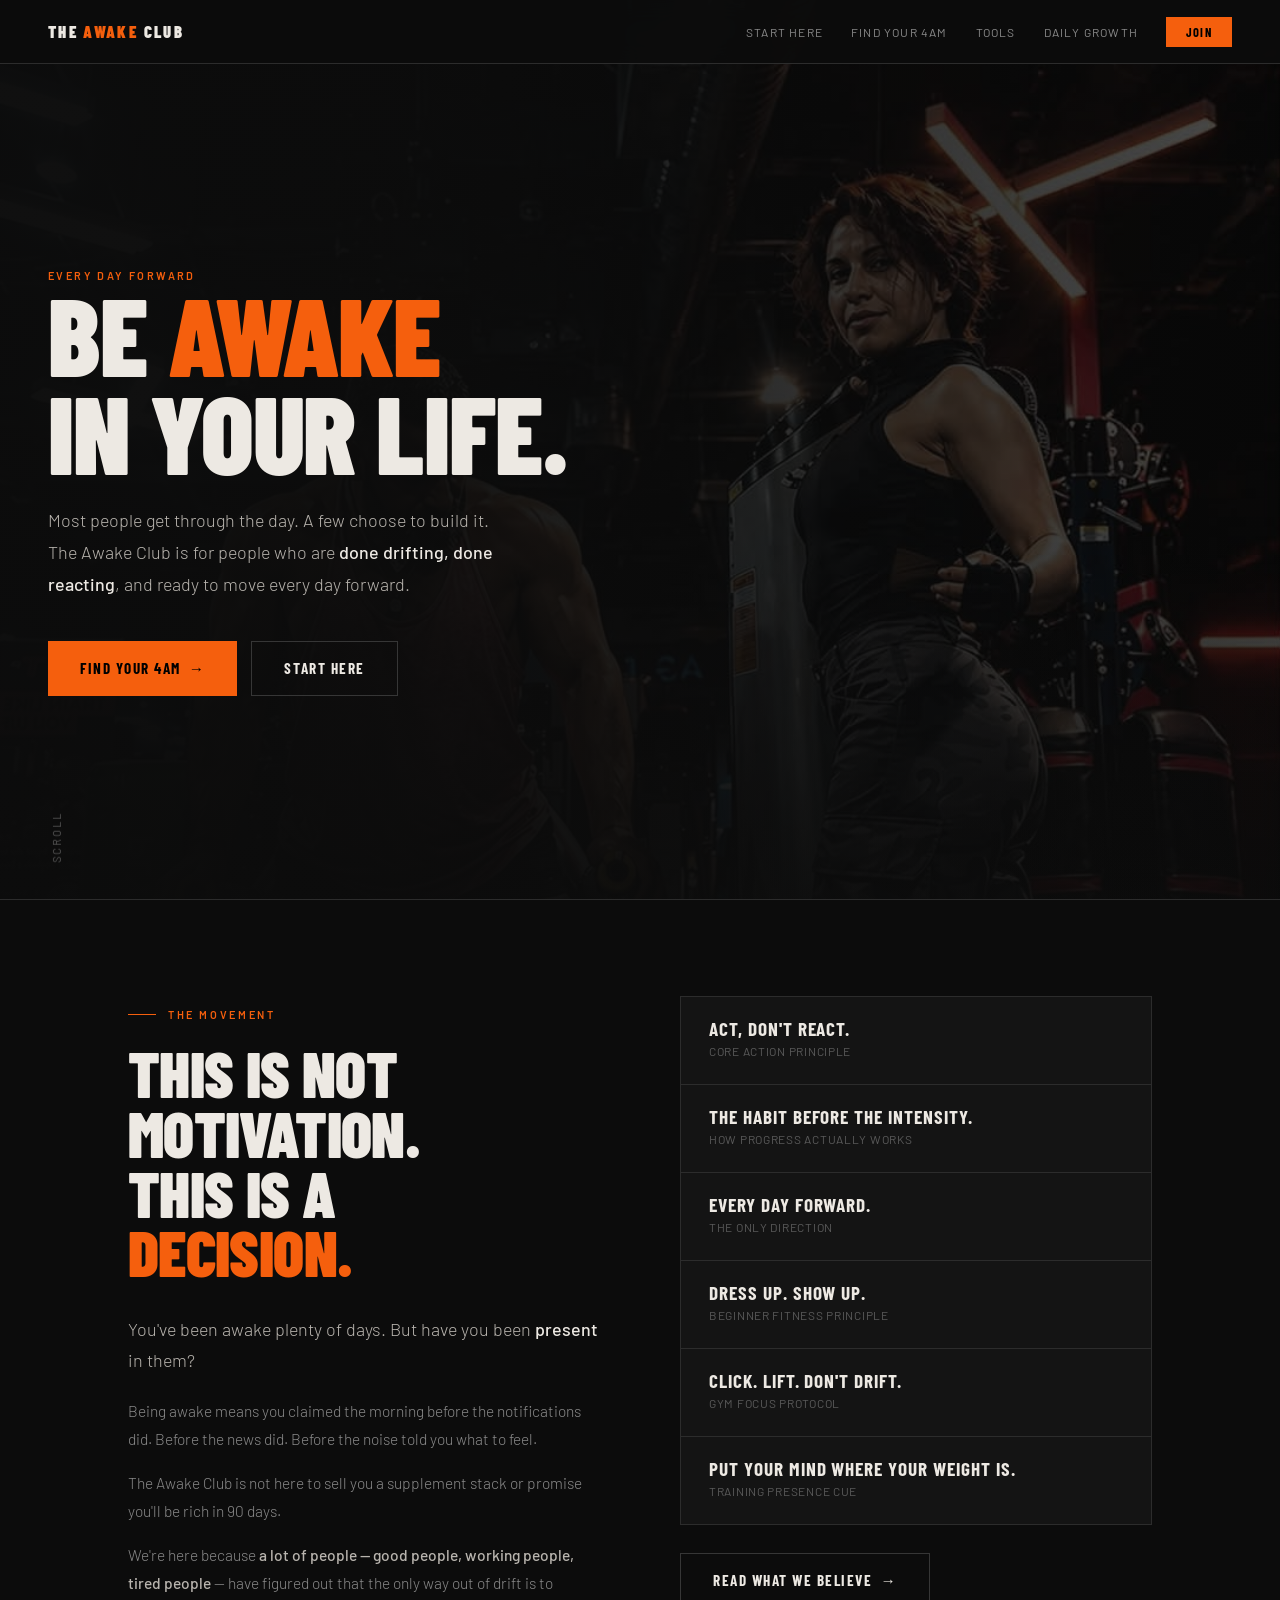
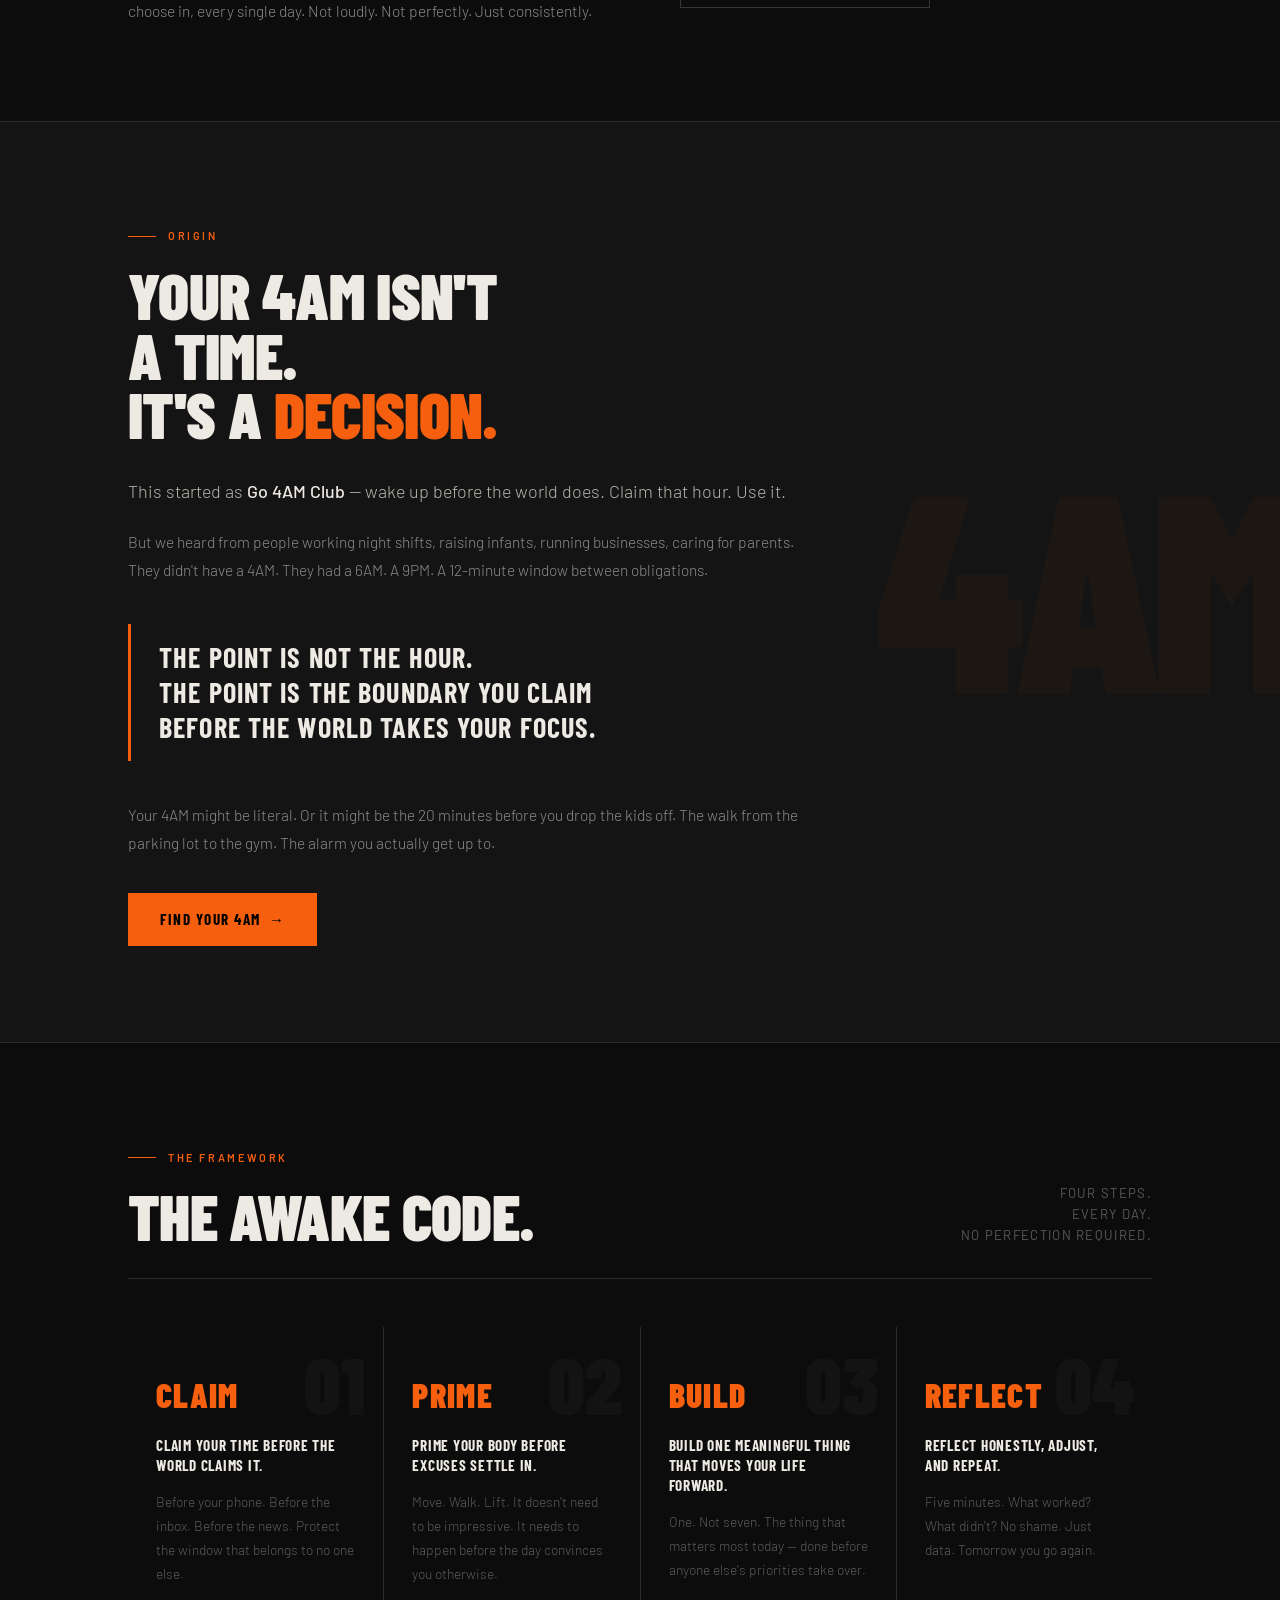
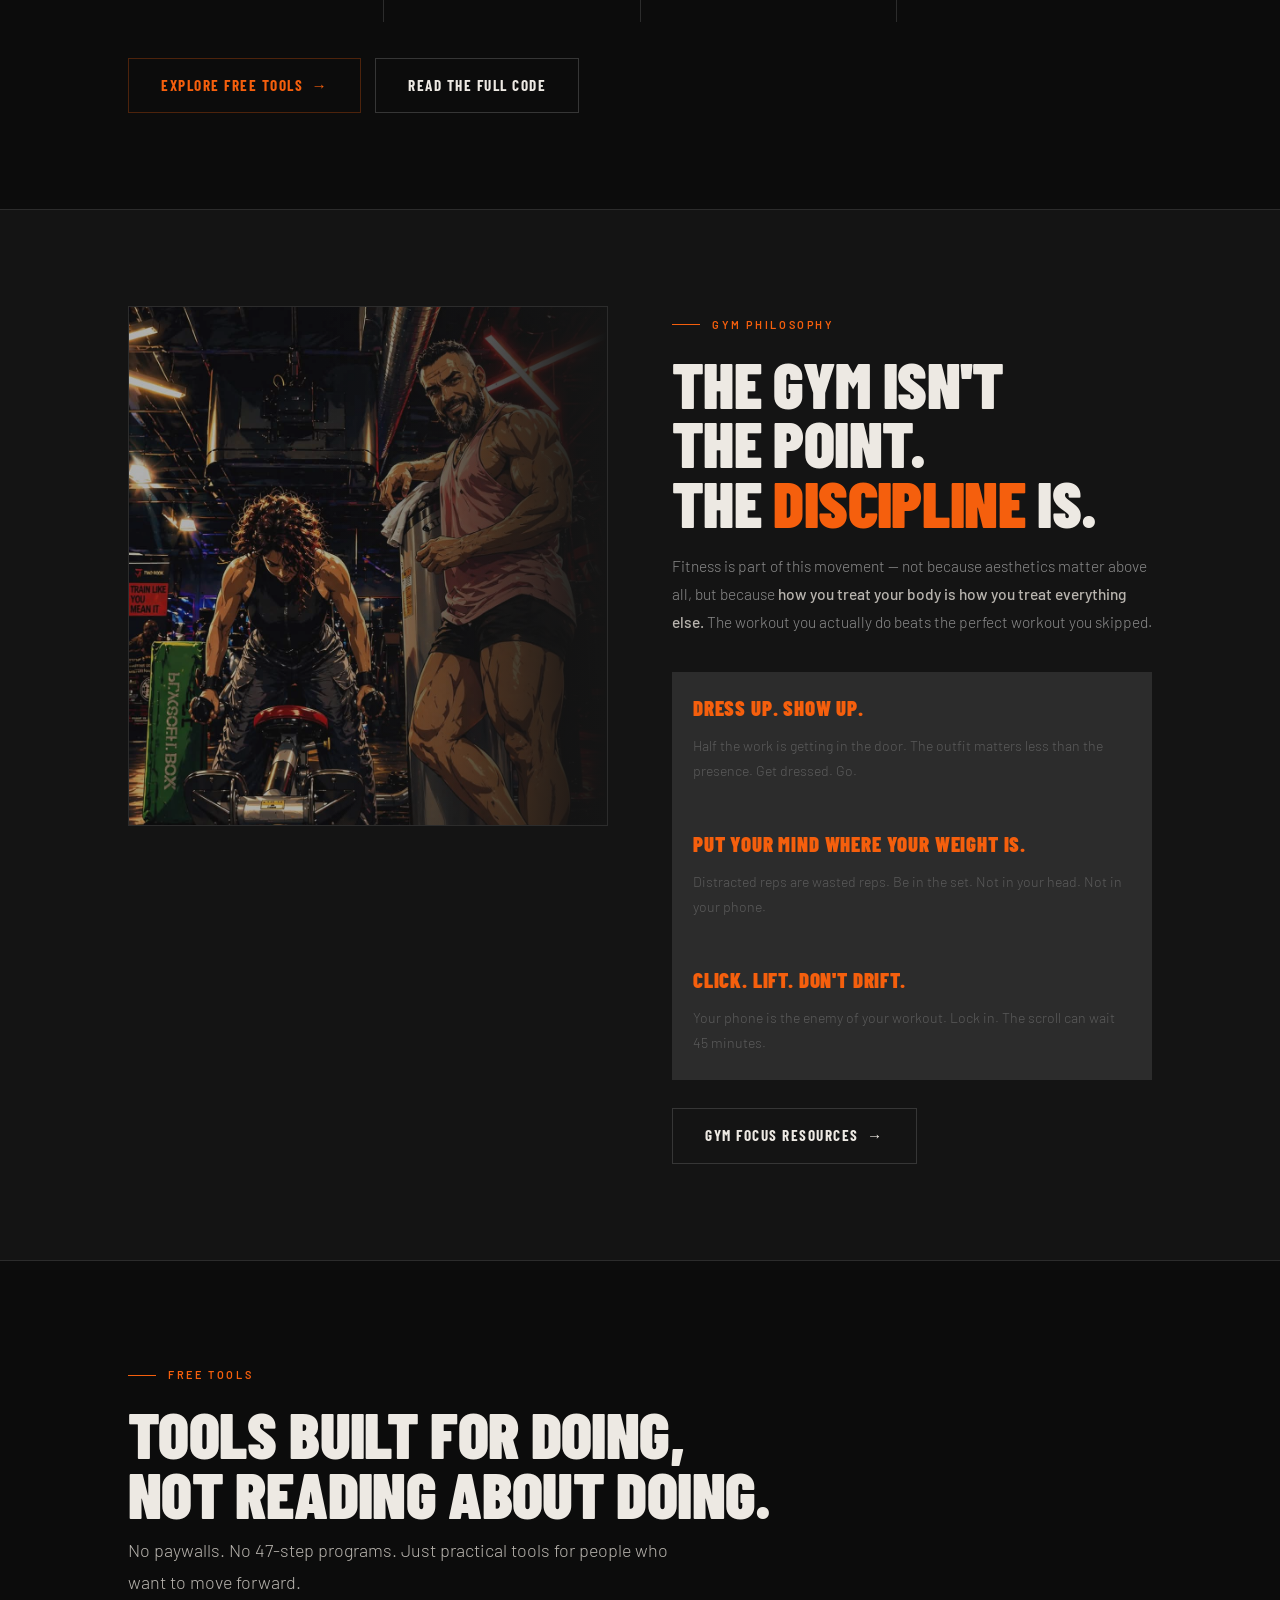
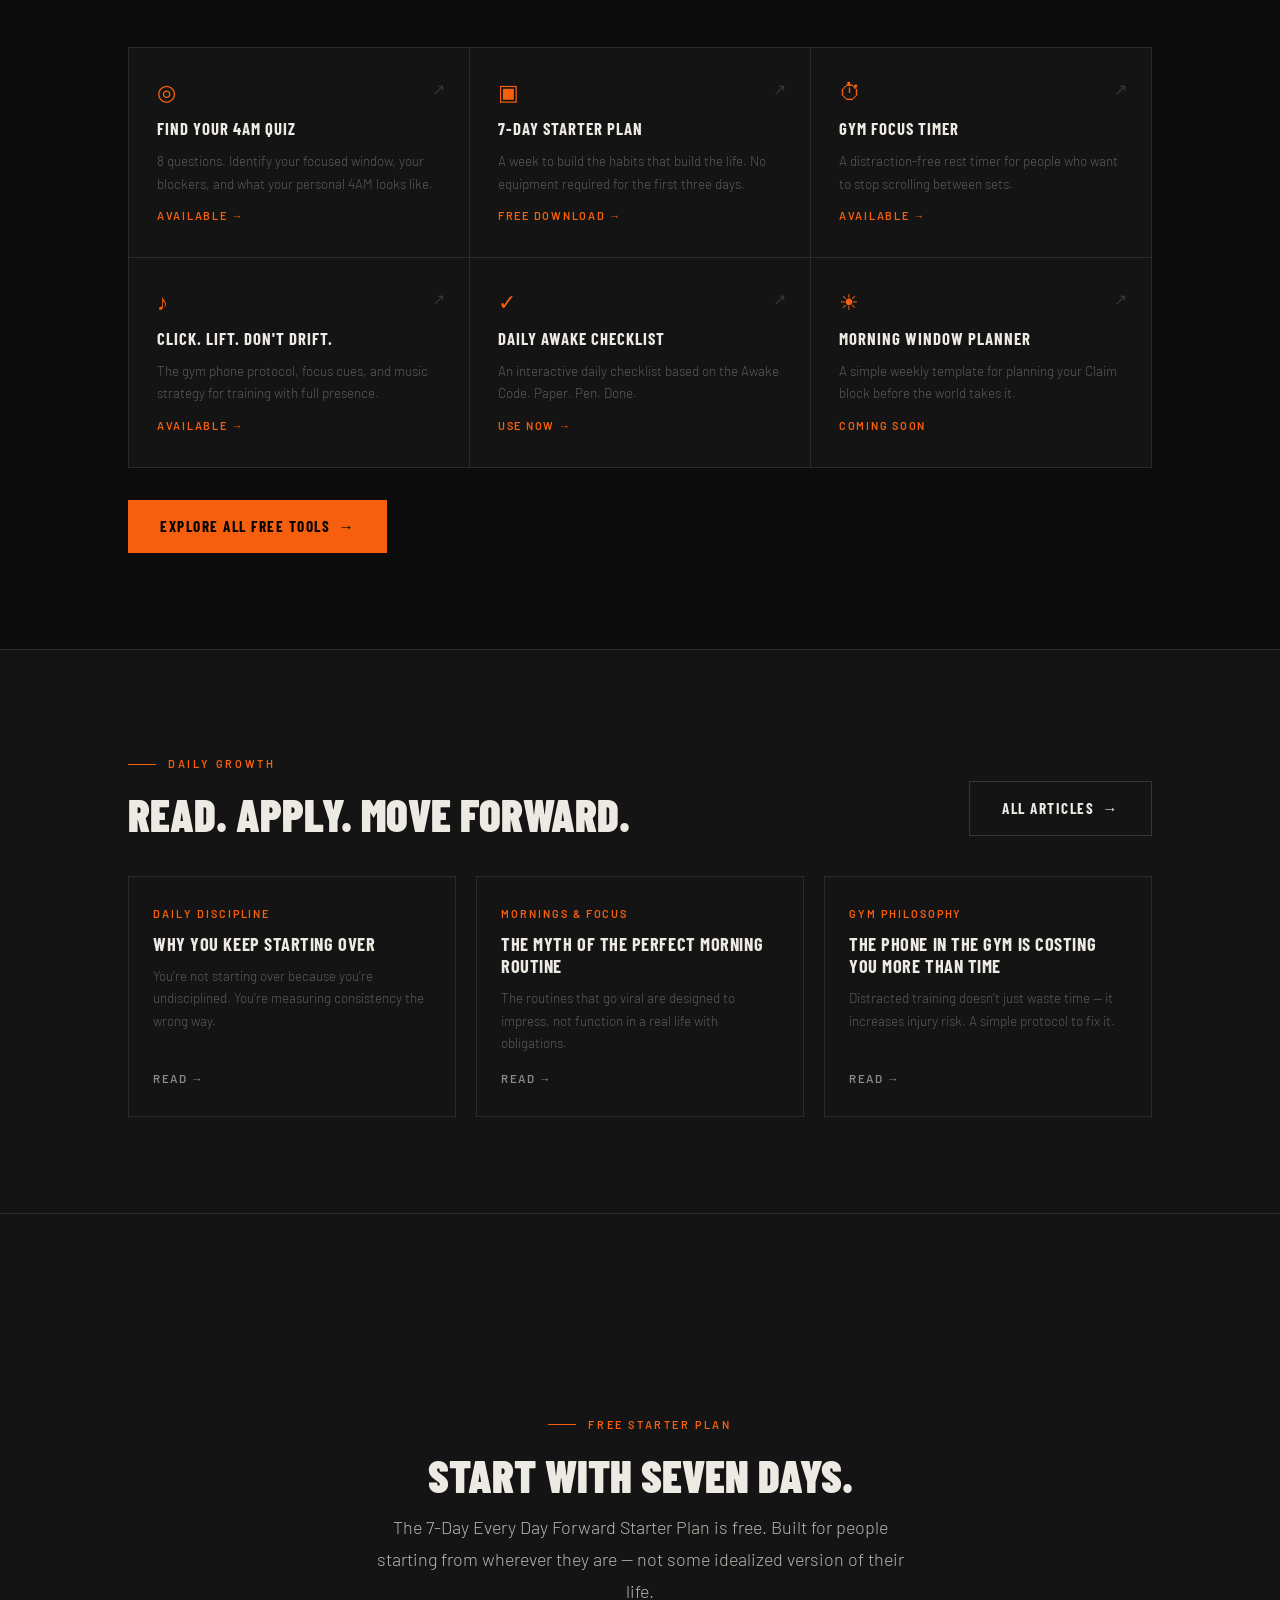
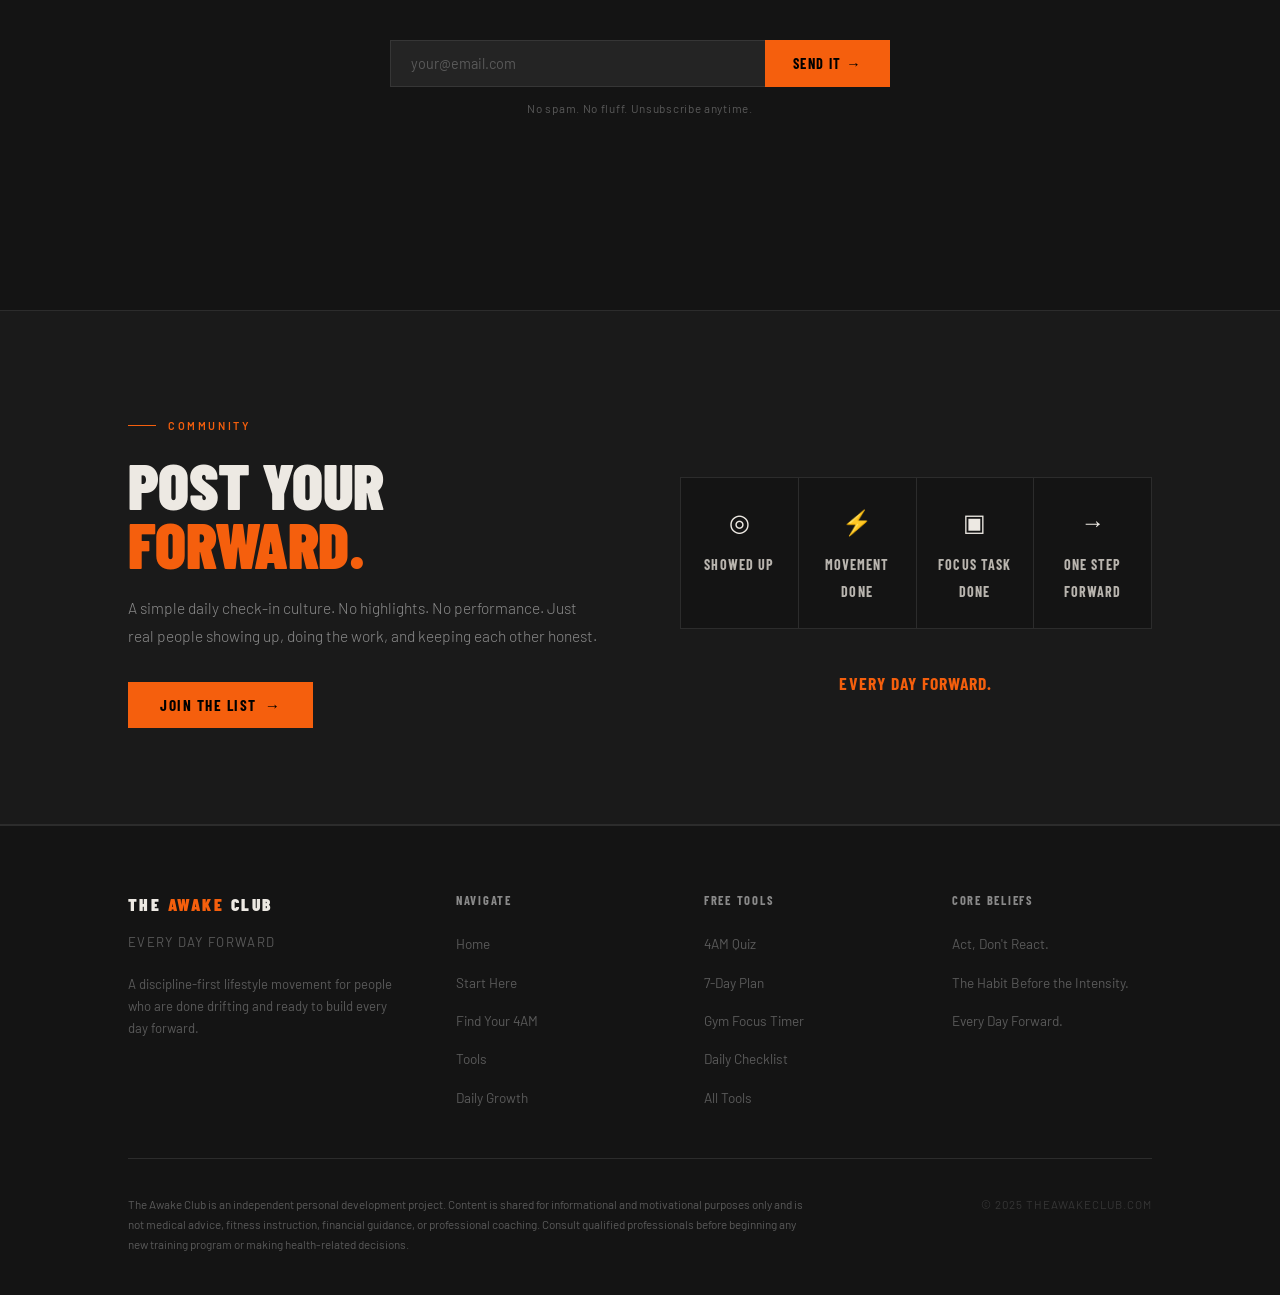
==== commit 1abc0773: "Add files via upload" ====
--- a/index.html
+++ b/index.html
@@ -4,31 +4,27 @@
   <meta charset="UTF-8">
   <meta name="viewport" content="width=device-width, initial-scale=1.0">
 
-  <!-- SEO -->
   <title>The Awake Club — Be Awake in Your Life | Every Day Forward</title>
-  <meta name="description" content="The Awake Club is a discipline-first lifestyle movement for people who are done drifting. Claim your time. Prime your body. Build what matters. Every day forward.">
+  <meta name="description" content="The Awake Club is a discipline-first lifestyle movement for people who are done drifting, done reacting, and ready to move every day forward. Free tools, quiz, and daily structure.">
   <meta name="robots" content="index, follow">
   <link rel="canonical" href="https://theawakeclub.com/">
 
-  <!-- Open Graph -->
   <meta property="og:type" content="website">
   <meta property="og:url" content="https://theawakeclub.com/">
   <meta property="og:title" content="The Awake Club — Be Awake in Your Life">
-  <meta property="og:description" content="A discipline-first lifestyle movement for people who are done drifting and ready to move every day forward.">
+  <meta property="og:description" content="Done drifting. Done reacting. A discipline-first movement for people ready to move every day forward.">
   <meta property="og:image" content="https://theawakeclub.com/assets/images/gym-real.jpg">
   <meta property="og:site_name" content="The Awake Club">
   <meta name="twitter:card" content="summary_large_image">
   <meta name="twitter:title" content="The Awake Club — Be Awake in Your Life">
-  <meta name="twitter:description" content="A discipline-first lifestyle movement for people who are done drifting and ready to move every day forward.">
+  <meta name="twitter:description" content="Done drifting. Done reacting. A discipline-first movement for people ready to move every day forward.">
   <meta name="twitter:image" content="https://theawakeclub.com/assets/images/gym-real.jpg">
 
   <link rel="stylesheet" href="style.css">
 </head>
 <body>
 
-<!-- ============================================================
-     NAVIGATION
-     ============================================================ -->
+<!-- NAV -->
 <nav class="site-nav" aria-label="Main navigation">
   <a href="index.html" class="nav-logo">The <span class="accent">Awake</span> Club</a>
   <ul class="nav-links" role="list">
@@ -51,41 +47,39 @@
 </nav>
 
 <!-- ============================================================
-     1. HERO
+     1. HERO — V1.2: tightened subheadline
      ============================================================ -->
 <section class="hero-index" aria-label="Hero">
   <div class="hero-bg" role="presentation">
-    <img
-      src="assets/images/gym-real.jpg"
-      alt="Two people training hard in a dark gym — the origin of The Awake Club"
-      fetchpriority="high"
-    >
-  </div>
-
+    <img src="assets/images/gym-real.jpg"
+         alt="Two people training in a dark gym — the origin of The Awake Club"
+         fetchpriority="high">
+  </div>
   <div class="hero-content">
     <p class="eyebrow anim-1">Every Day Forward</p>
     <h1 class="display-xl anim-2">
       Be <em>Awake</em><br>in Your Life.
     </h1>
+    <!-- V1.2: tighter, punchy subheadline — no over-explanation -->
     <p class="lead anim-3" style="max-width:520px;margin:24px 0 40px;">
       Most people get through the day. A few choose to build it.<br>
-      The Awake Club is a discipline-first movement for people who are <strong>done drifting</strong> and ready to move every day forward.
+      The Awake Club is for people who are <strong>done drifting, done reacting</strong>, and ready to move every day forward.
     </p>
     <div class="anim-4" style="display:flex;gap:14px;flex-wrap:wrap;">
       <a href="find-your-4am.html" class="btn btn-primary btn-arrow">Find Your 4AM</a>
       <a href="start-here.html" class="btn btn-ghost">Start Here</a>
     </div>
   </div>
-
   <div class="hero-scroll-hint" aria-hidden="true">Scroll</div>
 </section>
 
 <!-- ============================================================
      2. MOVEMENT MANIFESTO
+     V1.2: added class="manifesto-grid" for mobile collapse
      ============================================================ -->
 <section class="section-pad" aria-labelledby="manifesto-hed">
   <div class="container">
-    <div style="display:grid;grid-template-columns:1fr 1fr;gap:80px;align-items:start;">
+    <div class="manifesto-grid" style="display:grid;grid-template-columns:1fr 1fr;gap:80px;align-items:start;">
 
       <div data-reveal>
         <p class="section-label">The Movement</p>
@@ -96,10 +90,10 @@
           You've been awake plenty of days. But have you been <strong>present</strong> in them?
         </p>
         <p class="body-text" style="margin-bottom:16px;">
-          There's a difference between being up and being awake. Being awake means you claimed the morning before the notifications did. Before the news did. Before the noise told you what to feel.
+          Being awake means you claimed the morning before the notifications did. Before the news did. Before the noise told you what to feel.
         </p>
         <p class="body-text" style="margin-bottom:16px;">
-          The Awake Club is not here to sell you a morning routine or a supplement stack. We're not going to promise you'll be rich in 90 days or that suffering makes you elite.
+          The Awake Club is not here to sell you a supplement stack or promise you'll be rich in 90 days.
         </p>
         <p class="body-text">
           We're here because <strong>a lot of people — good people, working people, tired people</strong> — have figured out that the only way out of drift is to choose in, every single day. Not loudly. Not perfectly. Just consistently.
@@ -155,14 +149,11 @@
       </h2>
       <div data-reveal data-delay="2">
         <p class="lead" style="margin-bottom:20px;">
-          This started as <strong>Go 4AM Club</strong> — a simple idea. Wake up before the world does. Claim that hour. Use it.
+          This started as <strong>Go 4AM Club</strong> — wake up before the world does. Claim that hour. Use it.
         </p>
         <p class="body-text" style="margin-bottom:16px;">
           But we heard from people working night shifts, raising infants, running businesses, caring for parents. They didn't have a 4AM. They had a 6AM. A 9PM. A 12-minute window between obligations.
         </p>
-        <p class="body-text" style="margin-bottom:16px;">
-          So the question changed from "when do you wake up?" to "when do you choose?"
-        </p>
         <div class="pull-quote">
           <p>The point is not the hour.<br>The point is the boundary you claim<br>before the world takes your focus.</p>
         </div>
@@ -177,6 +168,7 @@
 
 <!-- ============================================================
      4. THE AWAKE CODE
+     V1.2: Compact version on homepage — link to full page
      ============================================================ -->
 <section class="section-pad" aria-labelledby="code-hed">
   <div class="container">
@@ -194,22 +186,22 @@
       <article class="code-card" data-num="01" role="listitem">
         <span class="code-word">Claim</span>
         <p class="code-tagline">Claim your time before the world claims it.</p>
-        <p class="code-body">Before your phone. Before the inbox. Before the news. You get a window that belongs to no one else. Protect it.</p>
+        <p class="code-body">Before your phone. Before the inbox. Before the news. Protect the window that belongs to no one else.</p>
       </article>
       <article class="code-card" data-num="02" role="listitem">
         <span class="code-word">Prime</span>
         <p class="code-tagline">Prime your body before excuses settle in.</p>
-        <p class="code-body">Move. Stretch. Walk. Lift. It doesn't need to be impressive. It needs to happen before the day convinces you otherwise.</p>
+        <p class="code-body">Move. Walk. Lift. It doesn't need to be impressive. It needs to happen before the day convinces you otherwise.</p>
       </article>
       <article class="code-card" data-num="03" role="listitem">
         <span class="code-word">Build</span>
         <p class="code-tagline">Build one meaningful thing that moves your life forward.</p>
-        <p class="code-body">One. Not seven. Pick the thing that matters most today, and do it before anyone else's priorities take over.</p>
+        <p class="code-body">One. Not seven. The thing that matters most today — done before anyone else's priorities take over.</p>
       </article>
       <article class="code-card" data-num="04" role="listitem">
         <span class="code-word">Reflect</span>
         <p class="code-tagline">Reflect honestly, adjust, and repeat.</p>
-        <p class="code-body">Five minutes at the end. What worked? What didn't? No shame. Just data. Tomorrow you go again.</p>
+        <p class="code-body">Five minutes. What worked? What didn't? No shame. Just data. Tomorrow you go again.</p>
       </article>
     </div>
 
@@ -222,18 +214,26 @@
 
 <!-- ============================================================
      5. GYM PHILOSOPHY
+     V1.2: Added .gym-bg-mobile element for mobile background fix.
+     .gym-photo-panel hidden on mobile (CSS), .gym-bg-mobile shown.
      ============================================================ -->
 <section class="gym-section section-pad" aria-labelledby="gym-hed">
+
+  <!-- V1.2: Mobile-only faded background image -->
+  <div class="gym-bg-mobile" aria-hidden="true">
+    <img src="assets/images/gym-anime.jpg"
+         alt=""
+         loading="lazy">
+  </div>
+
   <div class="container">
     <div style="display:grid;grid-template-columns:1fr 1fr;gap:64px;align-items:start;">
 
-      <!-- Photo panel (hidden on mobile via CSS) -->
+      <!-- Desktop photo panel — hidden on mobile, replaced by bg above -->
       <div class="gym-photo-panel" style="height:520px;border:1px solid var(--rule);" data-reveal>
-        <img
-          src="assets/images/gym-anime.jpg"
-          alt="Stylized gym training — discipline and focus in action"
-          loading="lazy"
-        >
+        <img src="assets/images/gym-anime.jpg"
+             alt="Stylized gym training — discipline and focus in action"
+             loading="lazy">
       </div>
 
       <div data-reveal data-delay="2">
@@ -248,7 +248,7 @@
         <div class="tenet-grid" style="grid-template-columns:1fr;gap:1px;background:var(--rule);border:1px solid var(--rule);">
           <div class="tenet-card" style="border:none;border-bottom:1px solid var(--rule);padding:24px 20px;">
             <p class="tenet-hed">Dress Up. Show Up.</p>
-            <p class="tenet-body">Half the work is getting in the door. The outfit matters less than the presence. Get dressed. Go. Everything else follows.</p>
+            <p class="tenet-body">Half the work is getting in the door. The outfit matters less than the presence. Get dressed. Go.</p>
           </div>
           <div class="tenet-card" style="border:none;border-bottom:1px solid var(--rule);padding:24px 20px;">
             <p class="tenet-hed">Put Your Mind Where Your Weight Is.</p>
@@ -282,46 +282,46 @@
     </div>
 
     <div class="tools-grid" data-reveal data-delay="1" role="list" aria-label="Available tools">
-      <a href="find-your-4am.html" class="tool-card" role="listitem">
+      <a href="find-your-4am.html#quiz" class="tool-card" role="listitem">
         <span class="tool-icon" aria-hidden="true">◎</span>
         <p class="tool-name">Find Your 4AM Quiz</p>
         <p class="tool-desc">8 questions. Identify your focused window, your blockers, and what your personal 4AM looks like.</p>
         <span class="tool-status">Available →</span>
         <span class="tool-arrow" aria-hidden="true">↗</span>
       </a>
-      <a href="tools.html" class="tool-card" role="listitem">
+      <a href="tools.html#starter-plan" class="tool-card" role="listitem">
         <span class="tool-icon" aria-hidden="true">▣</span>
         <p class="tool-name">7-Day Starter Plan</p>
         <p class="tool-desc">A week to build the habits that build the life. No equipment required for the first three days.</p>
         <span class="tool-status">Free Download →</span>
         <span class="tool-arrow" aria-hidden="true">↗</span>
       </a>
-      <a href="tools.html" class="tool-card" role="listitem">
+      <a href="tools.html#gym-timer" class="tool-card" role="listitem">
         <span class="tool-icon" aria-hidden="true">⏱</span>
         <p class="tool-name">Gym Focus Timer</p>
         <p class="tool-desc">A distraction-free rest timer for people who want to stop scrolling between sets.</p>
         <span class="tool-status">Available →</span>
         <span class="tool-arrow" aria-hidden="true">↗</span>
       </a>
-      <a href="tools.html" class="tool-card" role="listitem">
+      <a href="tools.html#cld-section" class="tool-card" role="listitem">
         <span class="tool-icon" aria-hidden="true">♪</span>
         <p class="tool-name">Click. Lift. Don't Drift.</p>
         <p class="tool-desc">The gym phone protocol, focus cues, and music strategy for training with full presence.</p>
         <span class="tool-status">Available →</span>
         <span class="tool-arrow" aria-hidden="true">↗</span>
       </a>
-      <a href="tools.html" class="tool-card" role="listitem">
+      <a href="tools.html#daily-checklist" class="tool-card" role="listitem">
         <span class="tool-icon" aria-hidden="true">✓</span>
         <p class="tool-name">Daily Awake Checklist</p>
-        <p class="tool-desc">A single-page print-friendly daily checklist based on the Awake Code. Paper. Pen. Done.</p>
-        <span class="tool-status">Free Download →</span>
+        <p class="tool-desc">An interactive daily checklist based on the Awake Code. Paper. Pen. Done.</p>
+        <span class="tool-status">Use Now →</span>
         <span class="tool-arrow" aria-hidden="true">↗</span>
       </a>
       <a href="tools.html" class="tool-card" role="listitem">
         <span class="tool-icon" aria-hidden="true">☀</span>
         <p class="tool-name">Morning Window Planner</p>
         <p class="tool-desc">A simple weekly template for planning your Claim block before the world takes it.</p>
-        <span class="tool-status">Free Download →</span>
+        <span class="tool-status">Coming Soon</span>
         <span class="tool-arrow" aria-hidden="true">↗</span>
       </a>
     </div>
@@ -334,6 +334,7 @@
 
 <!-- ============================================================
      7. DAILY GROWTH PREVIEW
+     V1.2: Cards link to daily-growth, not fake articles
      ============================================================ -->
 <section class="section-pad" style="background:var(--charcoal);" aria-labelledby="blog-hed">
   <div class="container">
@@ -349,19 +350,19 @@
       <a href="daily-growth.html" class="article-card">
         <span class="article-cat">Daily Discipline</span>
         <h3 class="article-title">Why You Keep Starting Over</h3>
-        <p class="article-summary">You're not starting over because you're undisciplined. You're measuring consistency the wrong way. This reframes the streak mentality.</p>
+        <p class="article-summary">You're not starting over because you're undisciplined. You're measuring consistency the wrong way.</p>
         <span class="article-cta">Read →</span>
       </a>
       <a href="daily-growth.html" class="article-card">
         <span class="article-cat">Mornings & Focus</span>
         <h3 class="article-title">The Myth of the Perfect Morning Routine</h3>
-        <p class="article-summary">The morning routines that go viral are designed to impress, not function in a real life with obligations. Here's what actually works.</p>
+        <p class="article-summary">The routines that go viral are designed to impress, not function in a real life with obligations.</p>
         <span class="article-cta">Read →</span>
       </a>
       <a href="daily-growth.html" class="article-card">
         <span class="article-cat">Gym Philosophy</span>
         <h3 class="article-title">The Phone in the Gym Is Costing You More Than Time</h3>
-        <p class="article-summary">Distracted training doesn't just waste time — it increases injury risk. Here's a simple protocol for separating the two.</p>
+        <p class="article-summary">Distracted training doesn't just waste time — it increases injury risk. A simple protocol to fix it.</p>
         <span class="article-cta">Read →</span>
       </a>
     </div>
@@ -370,19 +371,26 @@
 
 <!-- ============================================================
      8. EMAIL CAPTURE
+     V1.2: data-form-id for provider hookup
      ============================================================ -->
 <section class="email-section section-pad" aria-labelledby="email-hed">
   <div class="email-inner">
     <p class="section-label" style="justify-content:center;" data-reveal>Free Starter Plan</p>
     <h2 class="display-md" id="email-hed" data-reveal data-delay="1" style="margin-bottom:16px;">Start With Seven Days.</h2>
     <p class="lead" data-reveal data-delay="2" style="margin-bottom:8px;">
-      The 7-Day Every Day Forward Starter Plan is free. Built for people starting from wherever they are — not from some idealized version of their life.
+      The 7-Day Every Day Forward Starter Plan is free. Built for people starting from wherever they are — not some idealized version of their life.
     </p>
     <div data-reveal data-delay="3">
-      <!-- TODO: Replace action with your email provider endpoint (Mailchimp, Buttondown, ConvertKit) -->
-      <form class="email-form" action="#" method="post" aria-label="Email signup form">
+      <!--
+        EMAIL FORM: starter-plan capture
+        TODO: Set action to your provider endpoint when ready.
+        data-form-id="starter-plan" is used by script.js to tag subscribers.
+        Providers: Buttondown, ConvertKit, Beehiiv, Mailchimp
+      -->
+      <form class="email-form" action="#" method="post"
+            data-form-id="starter-plan"
+            aria-label="Get the free 7-Day Starter Plan">
         <input type="email" name="email" placeholder="your@email.com" required aria-label="Email address">
-        <!-- TODO: Add hidden fields required by your email provider (e.g. Mailchimp u= and id= params) -->
         <button type="submit">Send It →</button>
       </form>
       <p class="email-fine">No spam. No fluff. Unsubscribe anytime.</p>
@@ -392,10 +400,11 @@
 
 <!-- ============================================================
      9. COMMUNITY TEASE
+     V1.2: added class="community-grid" for mobile collapse
      ============================================================ -->
 <section class="community-section section-pad" id="community" aria-labelledby="community-hed">
   <div class="container">
-    <div style="display:grid;grid-template-columns:1fr 1fr;gap:80px;align-items:center;">
+    <div class="community-grid" style="display:grid;grid-template-columns:1fr 1fr;gap:80px;align-items:center;">
 
       <div data-reveal>
         <p class="section-label">Community</p>
@@ -406,7 +415,14 @@
           A simple daily check-in culture. No highlights. No performance. Just real people showing up, doing the work, and keeping each other honest.
         </p>
         <div style="display:flex;gap:14px;flex-wrap:wrap;">
-          <a href="#email" class="btn btn-primary btn-arrow" onclick="document.querySelector('.email-form input').focus();return false;">Join the List</a>
+          <!--
+            EMAIL FORM: join-list (inline CTA)
+            TODO: Connect to email provider — tag as "community".
+          -->
+          <button class="btn btn-primary btn-arrow"
+                  onclick="document.querySelector('[data-form-id=starter-plan] input').focus();window.scrollTo({top:document.querySelector('.email-section').offsetTop,behavior:'smooth'});return false;">
+            Join the List
+          </button>
         </div>
       </div>
 
@@ -438,9 +454,7 @@
   </div>
 </section>
 
-<!-- ============================================================
-     FOOTER
-     ============================================================ -->
+<!-- FOOTER -->
 <footer class="site-footer" role="contentinfo">
   <div class="container">
     <div class="footer-grid">
@@ -460,12 +474,12 @@
         </ul>
       </div>
       <div class="footer-col">
-        <h4>Tools</h4>
+        <h4>Free Tools</h4>
         <ul>
-          <li><a href="find-your-4am.html">4AM Quiz</a></li>
-          <li><a href="tools.html">7-Day Plan</a></li>
-          <li><a href="tools.html">Gym Focus Timer</a></li>
-          <li><a href="tools.html">Daily Checklist</a></li>
+          <li><a href="find-your-4am.html#quiz">4AM Quiz</a></li>
+          <li><a href="tools.html#starter-plan">7-Day Plan</a></li>
+          <li><a href="tools.html#gym-timer">Gym Focus Timer</a></li>
+          <li><a href="tools.html#daily-checklist">Daily Checklist</a></li>
           <li><a href="tools.html">All Tools</a></li>
         </ul>
       </div>
--- a/style.css
+++ b/style.css
@@ -1,7 +1,12 @@
 /* ============================================
-   THE AWAKE CLUB — style.css  v1.1
-   QA: mobile quiz fix, checklist click fix,
-       nav overflow, image crop improvements
+   THE AWAKE CLUB — style.css  v1.2
+   Changes from v1.1:
+   - Gym section: mobile faded-background image fix
+   - Quiz: progress bar, 5-option layout polish
+   - Article cards: "Writing in Progress" state
+   - Email form: consistent structure
+   - Manifesto / Community: mobile single-col collapse
+   - General mobile QA passes
    ============================================ */
 
 @import url('https://fonts.googleapis.com/css2?family=Barlow+Condensed:ital,wght@0,300;0,400;0,600;0,700;0,900;1,700&family=Barlow:ital,wght@0,300;0,400;0,500;0,600;1,300&display=swap');
@@ -58,7 +63,6 @@
   content: ''; display: block; width: 28px; height: 1px;
   background: var(--orange); flex-shrink: 0;
 }
-
 .eyebrow { font-size: 0.68rem; font-weight: 600; letter-spacing: 0.22em; text-transform: uppercase; color: var(--orange); }
 
 /* ---- BUTTONS ---- */
@@ -68,6 +72,7 @@
   letter-spacing: 0.1em; text-transform: uppercase;
   padding: 14px 32px; cursor: pointer; border: none;
   transition: all 0.2s ease; position: relative; text-decoration: none;
+  min-height: 44px;
 }
 .btn-primary { background: var(--orange); color: #000; }
 .btn-primary:hover { background: #ff7228; transform: translateY(-1px); box-shadow: 0 8px 24px rgba(245,95,13,0.3); }
@@ -82,9 +87,7 @@
   position: fixed; top: 0; left: 0; right: 0; z-index: 200;
   height: var(--nav-height);
   display: flex; align-items: center; justify-content: space-between;
-  /* FIX: prevent overflow on narrow viewports */
-  padding: 0 48px;
-  min-width: 0;
+  padding: 0 48px; min-width: 0;
   background: rgba(12,12,12,0.93);
   backdrop-filter: blur(12px); -webkit-backdrop-filter: blur(12px);
   border-bottom: 1px solid var(--rule);
@@ -96,7 +99,6 @@
   white-space: nowrap; flex-shrink: 0;
 }
 .nav-logo .accent { color: var(--orange); }
-
 .nav-links { display: flex; align-items: center; gap: 28px; }
 .nav-links a {
   font-size: 0.75rem; letter-spacing: 0.1em; text-transform: uppercase;
@@ -108,44 +110,32 @@
   padding: 8px 20px;
   font-family: var(--font-display); font-weight: 700 !important;
   font-size: 0.78rem !important; letter-spacing: 0.1em !important;
+  min-height: 36px;
 }
 .nav-cta:hover { background: #ff7228 !important; }
 
-/* FIX: Hamburger — min tap target 44px */
 .nav-toggle {
   display: none; flex-direction: column; gap: 5px; cursor: pointer;
   background: none; border: none;
-  padding: 10px; /* increases tap area */
-  min-width: 44px; min-height: 44px;
+  padding: 10px; min-width: 44px; min-height: 44px;
   align-items: center; justify-content: center;
 }
 .nav-toggle span { display: block; width: 24px; height: 1.5px; background: var(--white); transition: all 0.3s; }
 
-/* Mobile nav — FIX: no overflow, properly contained */
 .nav-mobile {
-  display: none;
-  position: fixed;
+  display: none; position: fixed;
   top: var(--nav-height); left: 0; right: 0;
-  /* FIX: full viewport width, no overflow */
   width: 100%; max-width: 100vw;
-  background: var(--charcoal);
-  border-bottom: 1px solid var(--rule);
-  padding: 24px 20px;
-  z-index: 199;
-  flex-direction: column; gap: 4px;
-  /* FIX: prevent body scroll when open */
-  overflow-y: auto;
+  background: var(--charcoal); border-bottom: 1px solid var(--rule);
+  padding: 24px 20px; z-index: 199;
+  flex-direction: column; gap: 4px; overflow-y: auto;
 }
 .nav-mobile.open { display: flex; }
 .nav-mobile a {
   font-size: 1.05rem; letter-spacing: 0.08em; text-transform: uppercase;
   color: var(--silver); font-family: var(--font-display); font-weight: 700;
-  transition: color 0.2s;
-  /* FIX: 44px min tap target on mobile */
-  padding: 12px 8px;
-  border-bottom: 1px solid var(--rule);
-  display: block;
-  min-height: 44px;
+  transition: color 0.2s; padding: 12px 8px;
+  border-bottom: 1px solid var(--rule); display: block; min-height: 44px;
 }
 .nav-mobile a:last-child { border-bottom: none; }
 .nav-mobile a:hover { color: var(--orange); }
@@ -190,7 +180,6 @@
 .body-text { font-size: 0.97rem; font-weight: 300; color: var(--steel); line-height: 1.8; }
 .body-text strong { color: var(--silver); font-weight: 500; }
 
-/* ---- DIVIDERS ---- */
 .hr-rule { border: none; border-top: 1px solid var(--rule); margin: 48px 0; }
 
 /* ---- PRINCIPLE STACK ---- */
@@ -244,35 +233,59 @@
 .tool-arrow { position: absolute; top: 28px; right: 24px; font-size: 1rem; color: var(--rule-light); transition: color 0.2s, transform 0.2s; }
 .tool-card:hover .tool-arrow { color: var(--orange); transform: translate(2px, -2px); }
 
-/* ---- ARTICLE CARDS ---- */
+/* ---- ARTICLE CARDS (V1.2: Writing in Progress state) ---- */
 .article-grid { display: grid; grid-template-columns: repeat(3, 1fr); gap: 20px; }
 .article-card {
   background: var(--charcoal); padding: 28px 24px;
   border: 1px solid var(--rule); display: flex; flex-direction: column; gap: 10px;
-  transition: border-color 0.2s, background 0.2s; text-decoration: none; color: inherit;
-  /* FIX: remove pointer cursor since cards don't navigate yet */
-  cursor: default;
-}
-/* FIX: no hover highlight since cards don't go anywhere in V1 */
+  color: inherit;
+}
+/* Clickable cards (index.html preview uses <a> links to daily-growth) */
+a.article-card {
+  text-decoration: none; cursor: pointer;
+  transition: border-color 0.2s, background 0.2s;
+}
+a.article-card:hover { border-color: var(--rule-light); background: var(--dark); }
+a.article-card:hover .article-cta { color: var(--orange); }
+
+/* Non-link cards (daily-growth page, coming soon) */
+article.article-card { cursor: default; }
+
 .article-cat { font-size: 0.68rem; font-weight: 600; letter-spacing: 0.18em; text-transform: uppercase; color: var(--orange); }
 .article-title { font-family: var(--font-display); font-weight: 700; font-size: 1.15rem; text-transform: uppercase; letter-spacing: 0.03em; color: var(--white); line-height: 1.2; }
 .article-summary { font-size: 0.84rem; font-weight: 300; color: var(--muted); line-height: 1.7; flex: 1; }
-/* FIX: "Coming Soon" label instead of fake "Read →" CTA */
+
+/* V1.2: "Writing in Progress" label */
 .article-cta {
   font-size: 0.72rem; font-weight: 600; letter-spacing: 0.14em;
+  text-transform: uppercase; color: var(--steel); margin-top: 4px;
+  transition: color 0.2s;
+}
+.article-wip {
+  font-size: 0.7rem; font-weight: 600; letter-spacing: 0.14em;
   text-transform: uppercase; color: var(--muted); margin-top: 4px;
+  display: flex; align-items: center; gap: 6px;
+}
+.article-wip::before {
+  content: ''; display: block;
+  width: 6px; height: 6px; border-radius: 50%;
+  background: var(--orange); opacity: 0.5; flex-shrink: 0;
 }
 
 /* ---- EMAIL CAPTURE ---- */
 .email-section { background: var(--charcoal); }
 .email-inner { max-width: 640px; margin: 0 auto; text-align: center; padding: 96px 48px; }
+
+/*
+  V1.2: Consistent email form structure across all pages.
+  Forms are identified by data-form-id for future provider hookup.
+  Integration point: replace action="#" and add provider fetch in script.js.
+*/
 .email-form { display: flex; gap: 0; margin: 32px auto 12px; max-width: 500px; }
 .email-form input[type="email"] {
   flex: 1; background: var(--mid); border: 1px solid var(--rule-light); border-right: none;
   color: var(--white); font-family: var(--font-body); font-size: 0.9rem;
-  padding: 14px 20px; outline: none; transition: border-color 0.2s;
-  /* FIX: prevent shrinking below readable size on mobile */
-  min-width: 0;
+  padding: 14px 20px; outline: none; transition: border-color 0.2s; min-width: 0;
 }
 .email-form input[type="email"]:focus { border-color: var(--orange); }
 .email-form input[type="email"]::placeholder { color: var(--muted); }
@@ -281,14 +294,14 @@
   font-family: var(--font-display); font-weight: 700; font-size: 0.9rem;
   letter-spacing: 0.1em; text-transform: uppercase;
   padding: 14px 28px; cursor: pointer; white-space: nowrap;
-  transition: background 0.2s;
-  /* FIX: 44px min tap target */
-  min-height: 44px;
+  transition: background 0.2s; min-height: 44px;
 }
 .email-form button:hover { background: #ff7228; }
+/* Success state */
+.email-form button.sent { background: #2a8a4a; color: #fff; cursor: default; }
 .email-fine { font-size: 0.73rem; color: var(--muted); letter-spacing: 0.06em; }
 
-/* ---- BLOCKQUOTE / PULL QUOTE ---- */
+/* ---- BLOCKQUOTE ---- */
 .pull-quote { border-left: 3px solid var(--orange); padding: 16px 0 16px 28px; margin: 40px 0; }
 .pull-quote p { font-family: var(--font-display); font-weight: 700; font-size: clamp(1.3rem, 2.2vw, 1.8rem); text-transform: uppercase; letter-spacing: 0.04em; color: var(--white); line-height: 1.25; }
 
@@ -296,79 +309,147 @@
 .img-overlay { position: relative; overflow: hidden; }
 .img-overlay img { width: 100%; height: 100%; object-fit: cover; display: block; }
 .img-overlay::after { content: ''; position: absolute; inset: 0; background: linear-gradient(to right, rgba(12,12,12,0.88) 0%, rgba(12,12,12,0.3) 60%, transparent 100%); pointer-events: none; }
-.img-overlay.overlay-bottom::after { background: linear-gradient(to top, rgba(12,12,12,0.9) 0%, rgba(12,12,12,0.4) 50%, transparent 100%); }
 .img-overlay.overlay-uniform::after { background: rgba(12,12,12,0.6); }
 
 /* ============================================
-   QUIZ — Mobile-first approach (FIX #1)
+   QUIZ STYLES (V1.2)
+   - Progress bar added
+   - 5 options per question
+   - Cleaner result card
    ============================================ */
+.quiz-progress-wrap {
+  margin-bottom: 28px;
+}
+.quiz-progress-label {
+  display: flex; justify-content: space-between; align-items: center;
+  margin-bottom: 8px;
+  font-size: 0.7rem; font-weight: 600; letter-spacing: 0.16em;
+  text-transform: uppercase; color: var(--muted);
+}
+.quiz-progress-bar {
+  height: 3px; background: var(--rule);
+  position: relative; overflow: hidden;
+}
+.quiz-progress-fill {
+  height: 100%; background: var(--orange);
+  transition: width 0.35s ease; width: 0%;
+}
+
 .quiz-question {
   border: 1px solid var(--rule);
   padding: 28px 24px 24px;
   margin-bottom: 16px;
   background: var(--charcoal);
-}
+  /* V1.2: hide questions by default, show active */
+  display: none;
+}
+.quiz-question.active { display: block; }
+
 .quiz-q-text {
   font-family: var(--font-display); font-weight: 700; font-size: 1.05rem;
   text-transform: uppercase; letter-spacing: 0.04em; color: var(--white);
-  margin-bottom: 16px; line-height: 1.3;
+  margin-bottom: 18px; line-height: 1.3;
 }
 .quiz-q-num { color: var(--orange); margin-right: 8px; }
 
 .quiz-options { display: flex; flex-direction: column; gap: 8px; }
 
-/* FIX: quiz option rows — full width, proper tap targets, no cramping */
+/* V1.2: 5 options — each is a button-style label */
 .quiz-option {
   display: flex; align-items: flex-start; gap: 12px;
-  padding: 12px 16px;
-  border: 1px solid var(--rule); cursor: pointer;
+  padding: 12px 16px; border: 1px solid var(--rule); cursor: pointer;
   transition: border-color 0.18s, background 0.18s;
-  background: var(--dark);
-  /* FIX: min tap target */
-  min-height: 44px;
-  width: 100%;
+  background: var(--dark); min-height: 44px; width: 100%;
+  border-radius: 0;
 }
 .quiz-option:hover { border-color: var(--orange-border); background: var(--orange-glow); }
+.quiz-option.selected { border-color: var(--orange); background: var(--orange-glow); }
+
 .quiz-option input[type="radio"] {
   accent-color: var(--orange);
-  /* FIX: larger click target for the radio itself */
-  width: 18px; height: 18px;
-  min-width: 18px; min-height: 18px;
-  flex-shrink: 0; margin-top: 3px;
-  cursor: pointer;
+  width: 18px; height: 18px; min-width: 18px;
+  flex-shrink: 0; margin-top: 3px; cursor: pointer;
 }
 .quiz-option label {
   font-size: 0.88rem; color: var(--silver); cursor: pointer;
-  line-height: 1.5;
-  /* FIX: label takes full remaining width for click area */
-  flex: 1;
-  display: block;
-}
-
-/* FIX: quiz result card — full width, readable on mobile */
+  line-height: 1.5; flex: 1; display: block;
+}
+
+/* Quiz navigation buttons */
+.quiz-nav {
+  display: flex; gap: 10px; margin-top: 20px; align-items: center;
+}
+.quiz-nav-back {
+  background: transparent; color: var(--steel); border: 1px solid var(--rule);
+  font-family: var(--font-display); font-weight: 700; font-size: 0.82rem;
+  letter-spacing: 0.1em; text-transform: uppercase;
+  padding: 12px 24px; cursor: pointer; transition: all 0.2s;
+  min-height: 44px;
+}
+.quiz-nav-back:hover { border-color: var(--steel); color: var(--white); }
+.quiz-nav-next {
+  background: var(--orange); color: #000; border: none;
+  font-family: var(--font-display); font-weight: 700; font-size: 0.9rem;
+  letter-spacing: 0.1em; text-transform: uppercase;
+  padding: 12px 28px; cursor: pointer; transition: background 0.2s;
+  min-height: 44px; flex: 1;
+}
+.quiz-nav-next:hover { background: #ff7228; }
+.quiz-nav-next:disabled { opacity: 0.4; cursor: default; }
+
+/* Result card (V1.2: richer structure) */
 .quiz-result-card {
-  background: var(--charcoal);
-  border: 1px solid var(--orange-border);
-  padding: 32px 24px;
-  margin-top: 8px;
-  /* FIX: no overflow, full width */
-  width: 100%;
-  box-sizing: border-box;
-}
-
-/* ---- CATEGORY PILLS ---- */
+  background: var(--charcoal); border: 1px solid var(--orange-border);
+  padding: 36px 32px; margin-top: 8px; width: 100%; box-sizing: border-box;
+}
+.quiz-result-type {
+  font-size: 0.68rem; font-weight: 600; letter-spacing: 0.22em;
+  text-transform: uppercase; color: var(--orange); margin-bottom: 10px;
+}
+.quiz-result-name {
+  font-family: var(--font-display); font-weight: 900;
+  font-size: clamp(2rem, 5vw, 3rem); text-transform: uppercase;
+  color: var(--white); line-height: 0.95; margin-bottom: 16px;
+}
+.quiz-result-tagline {
+  font-family: var(--font-display); font-weight: 700;
+  font-size: 1rem; text-transform: uppercase; letter-spacing: 0.04em;
+  color: var(--orange); margin-bottom: 20px; line-height: 1.35;
+}
+.quiz-result-body {
+  font-size: 0.94rem; font-weight: 300; color: var(--steel);
+  line-height: 1.8; margin-bottom: 24px;
+}
+.quiz-result-meta {
+  display: flex; flex-direction: column; gap: 10px;
+  border-top: 1px solid var(--rule); padding-top: 20px; margin-bottom: 28px;
+}
+.quiz-result-row {
+  display: grid; grid-template-columns: 120px 1fr; gap: 12px;
+  align-items: baseline;
+}
+.quiz-result-row-label {
+  font-size: 0.7rem; font-weight: 600; letter-spacing: 0.14em;
+  text-transform: uppercase; color: var(--muted);
+}
+.quiz-result-row-val {
+  font-size: 0.88rem; font-weight: 300; color: var(--silver); line-height: 1.55;
+}
+.quiz-result-actions {
+  display: flex; gap: 12px; flex-wrap: wrap;
+}
+
+/* ---- CATEGORY TABS ---- */
 .category-tabs { display: flex; flex-wrap: wrap; gap: 8px; margin-bottom: 40px; }
 .category-tab {
   font-family: var(--font-display); font-size: 0.78rem; font-weight: 700;
   letter-spacing: 0.1em; text-transform: uppercase; padding: 8px 18px;
   border: 1px solid var(--rule); color: var(--steel); cursor: pointer;
-  transition: all 0.18s; background: none;
-  /* FIX: min tap target */
-  min-height: 44px;
+  transition: all 0.18s; background: none; min-height: 44px;
 }
 .category-tab:hover, .category-tab.active { border-color: var(--orange-border); color: var(--orange); background: var(--orange-glow); }
 
-/* ---- COMMUNITY SECTION ---- */
+/* ---- COMMUNITY ---- */
 .community-section { background: var(--dark); }
 .check-in-grid { display: grid; grid-template-columns: repeat(4, 1fr); gap: 1px; background: var(--rule); border: 1px solid var(--rule); margin: 40px 0; }
 .check-item { background: var(--charcoal); padding: 24px 20px; text-align: center; }
@@ -389,16 +470,7 @@
 .footer-disclaimer { font-size: 0.73rem; color: var(--muted); line-height: 1.7; max-width: 680px; }
 .footer-copy { font-size: 0.72rem; color: var(--rule-light); letter-spacing: 0.08em; text-transform: uppercase; white-space: nowrap; }
 
-/* ---- HERO GHOST TEXT ---- */
-.hero-ghost { position: absolute; pointer-events: none; user-select: none; font-family: var(--font-display); font-weight: 900; text-transform: uppercase; color: rgba(255,255,255,0.022); letter-spacing: -0.02em; line-height: 0.85; z-index: 0; }
-
-/* ---- STAT/NUMBER CALLOUT ---- */
-.stat-row { display: flex; gap: 0; border: 1px solid var(--rule); background: var(--rule); }
-.stat-item { flex: 1; background: var(--charcoal); padding: 28px 24px; text-align: center; }
-.stat-num { font-family: var(--font-display); font-weight: 900; font-size: 2.8rem; line-height: 1; color: var(--orange); margin-bottom: 6px; }
-.stat-label { font-size: 0.75rem; font-weight: 600; letter-spacing: 0.14em; text-transform: uppercase; color: var(--muted); }
-
-/* ---- INDEX HERO ---- */
+/* ---- HERO INDEX ---- */
 .hero-index {
   position: relative; min-height: 100vh;
   display: flex; flex-direction: column; justify-content: center;
@@ -406,9 +478,7 @@
 }
 .hero-index .hero-bg { position: absolute; inset: 0; z-index: 0; }
 .hero-index .hero-bg img {
-  width: 100%; height: 100%; object-fit: cover;
-  /* FIX: center-top crop keeps subjects in frame */
-  object-position: center 20%;
+  width: 100%; height: 100%; object-fit: cover; object-position: center 20%;
   filter: brightness(0.38) saturate(0.7);
 }
 .hero-index .hero-bg::after {
@@ -425,25 +495,48 @@
 .bridge-section { position: relative; overflow: hidden; background: var(--charcoal); }
 .bridge-bg-num { position: absolute; right: -20px; top: 50%; transform: translateY(-50%); font-family: var(--font-display); font-weight: 900; font-size: clamp(12rem, 22vw, 26rem); color: rgba(245,95,13,0.04); line-height: 1; pointer-events: none; user-select: none; letter-spacing: -0.04em; }
 
-/* ---- GYM SECTION ---- */
-.gym-section { background: var(--charcoal); }
+/* ============================================
+   GYM SECTION — V1.2 MOBILE FIX
+   Desktop: two-column (photo left, text right)
+   Mobile: faded background image behind text
+   ============================================ */
+.gym-section { background: var(--charcoal); position: relative; }
+
+/* The desktop photo panel (left col) */
 .gym-photo-panel { position: relative; overflow: hidden; }
 .gym-photo-panel img {
-  width: 100%; height: 100%; object-fit: cover;
-  /* FIX: center-top keeps subjects visible */
-  object-position: center 15%;
+  width: 100%; height: 100%; object-fit: cover; object-position: center 15%;
   display: block; min-height: 440px;
   filter: brightness(0.75) saturate(0.85);
 }
-.gym-photo-panel::before { content: ''; position: absolute; inset: 0; z-index: 1; background: linear-gradient(to right, transparent 40%, var(--charcoal) 100%); }
-
-/* ---- FIND YOUR 4AM PAGE ---- */
+.gym-photo-panel::before {
+  content: ''; position: absolute; inset: 0; z-index: 1;
+  background: linear-gradient(to right, transparent 40%, var(--charcoal) 100%);
+}
+
+/*
+  V1.2: Mobile gym background image.
+  Hidden on desktop (handled via .gym-bg-mobile display:none).
+  On mobile, the element appears and provides a faded background.
+*/
+.gym-bg-mobile {
+  display: none; /* hidden on desktop */
+  position: absolute; inset: 0; z-index: 0; overflow: hidden;
+}
+.gym-bg-mobile img {
+  width: 100%; height: 100%; object-fit: cover; object-position: center 15%;
+  filter: brightness(0.22) saturate(0.6);
+}
+.gym-bg-mobile::after {
+  content: ''; position: absolute; inset: 0;
+  background: linear-gradient(to bottom, rgba(20,20,20,0.4) 0%, rgba(20,20,20,0.85) 100%);
+}
+
+/* 4AM HERO PAGE ---- */
 .fam-hero { position: relative; overflow: hidden; background: var(--charcoal); }
 .fam-hero-img { position: absolute; right: 0; top: 0; bottom: 0; width: 50%; overflow: hidden; }
 .fam-hero-img img {
-  width: 100%; height: 100%; object-fit: cover;
-  /* FIX: center 20% keeps subjects in upper portion of frame */
-  object-position: center 20%;
+  width: 100%; height: 100%; object-fit: cover; object-position: center 20%;
   filter: brightness(0.55) saturate(0.8);
 }
 .fam-hero-img::before { content: ''; position: absolute; inset: 0; z-index: 1; background: linear-gradient(to right, var(--charcoal) 0%, transparent 40%); }
@@ -464,53 +557,32 @@
 .step-body { font-size: 0.88rem; font-weight: 300; color: var(--muted); line-height: 1.75; }
 .step-item .btn { margin-top: 16px; font-size: 0.82rem; padding: 10px 22px; }
 
-/* ============================================
-   CHECKLIST — FIX #2 (full-row click area)
-   ============================================ */
+/* ---- CHECKLIST ---- */
 .checklist-widget { background: var(--dark); border: 1px solid var(--rule); padding: 28px; }
-
-/* FIX: whole row is a label for the checkbox — removes need for onclick */
 .checklist-item {
   display: flex; align-items: flex-start; gap: 14px;
   padding: 14px 0; border-bottom: 1px solid var(--rule);
-  /* FIX: make the entire row clickable */
-  cursor: pointer;
-  /* FIX: min tap target */
-  min-height: 44px;
+  cursor: pointer; min-height: 44px;
 }
 .checklist-item:last-child { border-bottom: none; }
-
 .checklist-item input[type="checkbox"] {
-  accent-color: var(--orange);
-  /* FIX: larger hit area */
-  width: 20px; height: 20px; min-width: 20px;
-  flex-shrink: 0; margin-top: 2px;
-  cursor: pointer;
-}
-
+  accent-color: var(--orange); width: 20px; height: 20px; min-width: 20px;
+  flex-shrink: 0; margin-top: 2px; cursor: pointer;
+}
 .checklist-label {
   font-family: var(--font-display); font-weight: 700; font-size: 0.95rem;
   text-transform: uppercase; letter-spacing: 0.05em; color: var(--white);
-  transition: color 0.2s;
-  /* FIX: label takes full width for pointer events */
-  cursor: pointer; flex: 1;
-  line-height: 1.3;
+  transition: color 0.2s; cursor: pointer; flex: 1; line-height: 1.3;
 }
 .checklist-item.checked .checklist-label { color: var(--muted); text-decoration: line-through; }
 
-/* ---- TIMER WIDGET ---- */
+/* ---- TIMER ---- */
 .timer-widget { background: var(--dark); border: 1px solid var(--rule); padding: 36px 28px 32px; text-align: center; }
 .timer-display { font-family: var(--font-display); font-weight: 900; font-size: clamp(3.5rem, 8vw, 6rem); color: var(--white); letter-spacing: 0.04em; line-height: 1; margin: 20px 0; font-variant-numeric: tabular-nums; }
 .timer-display.running { color: var(--orange); }
 .timer-display.done { color: #2a8a4a; }
 .timer-presets { display: flex; gap: 8px; justify-content: center; flex-wrap: wrap; margin-bottom: 20px; }
-.timer-preset {
-  font-family: var(--font-display); font-weight: 700; font-size: 0.82rem;
-  letter-spacing: 0.1em; text-transform: uppercase; padding: 8px 16px;
-  border: 1px solid var(--rule-light); background: var(--charcoal);
-  color: var(--steel); cursor: pointer; transition: all 0.18s;
-  min-height: 44px;
-}
+.timer-preset { font-family: var(--font-display); font-weight: 700; font-size: 0.82rem; letter-spacing: 0.1em; text-transform: uppercase; padding: 8px 16px; border: 1px solid var(--rule-light); background: var(--charcoal); color: var(--steel); cursor: pointer; transition: all 0.18s; min-height: 44px; }
 .timer-preset:hover, .timer-preset.active { border-color: var(--orange-border); color: var(--orange); background: var(--orange-glow); }
 .timer-controls { display: flex; gap: 10px; justify-content: center; margin-top: 16px; }
 .timer-cue { font-family: var(--font-display); font-weight: 700; font-size: 0.9rem; text-transform: uppercase; letter-spacing: 0.08em; color: var(--muted); margin-top: 20px; min-height: 1.4rem; transition: color 0.3s; }
@@ -518,15 +590,13 @@
 
 /* ---- ANIMATIONS ---- */
 @keyframes fadeUp { from { opacity: 0; transform: translateY(24px); } to { opacity: 1; transform: translateY(0); } }
-@keyframes fadeIn { from { opacity: 0; } to { opacity: 1; } }
 .anim-1 { animation: fadeUp 0.65s ease 0.1s both; }
 .anim-2 { animation: fadeUp 0.65s ease 0.22s both; }
 .anim-3 { animation: fadeUp 0.65s ease 0.38s both; }
 .anim-4 { animation: fadeUp 0.65s ease 0.54s both; }
-.anim-5 { animation: fadeUp 0.65s ease 0.68s both; }
 
 /* ============================================
-   RESPONSIVE
+   RESPONSIVE — 1024px
    ============================================ */
 @media (max-width: 1024px) {
   .container { padding: 0 32px; }
@@ -537,7 +607,7 @@
 }
 
 /* ============================================
-   MOBILE BREAKPOINT — primary QA target
+   MOBILE — 768px
    ============================================ */
 @media (max-width: 768px) {
   :root { --nav-height: 56px; }
@@ -553,6 +623,9 @@
 
   .hero-index .hero-content { padding: 60px 20px; }
   .hero-scroll-hint { display: none; }
+
+  /* Manifesto 2-col → single col */
+  .manifesto-grid { grid-template-columns: 1fr !important; gap: 40px !important; }
 
   .code-grid { grid-template-columns: 1fr; }
   .tenet-grid { grid-template-columns: 1fr; gap: 12px; }
@@ -560,83 +633,63 @@
   .article-grid { grid-template-columns: 1fr; }
   .check-in-grid { grid-template-columns: repeat(2, 1fr); }
   .persona-grid { grid-template-columns: 1fr; }
-  .stat-row { flex-direction: column; }
-
+
+  /* Community 2-col → single col */
+  .community-grid { grid-template-columns: 1fr !important; gap: 40px !important; }
+
+  /* Email form stacks */
   .email-inner { padding: 64px 20px; }
-  /* FIX: email form stacks cleanly on mobile */
   .email-form { flex-direction: column; gap: 0; }
-  .email-form input[type="email"] {
-    border-right: 1px solid var(--rule-light);
-    border-bottom: none;
-  }
+  .email-form input[type="email"] { border-right: 1px solid var(--rule-light); border-bottom: none; }
   .email-form button { width: 100%; justify-content: center; }
 
   .footer-grid { grid-template-columns: 1fr; gap: 32px; }
   .footer-bottom { flex-direction: column; gap: 16px; }
   .footer-brand p { max-width: 100%; }
 
-  /* FIX: hide image panels on mobile that create the black column bug */
+  /* 4AM hero side image hidden */
   .fam-hero-img { display: none; }
+
+  /* ============================================
+     V1.2: GYM SECTION MOBILE FIX
+     On mobile the desktop side panel is hidden.
+     Instead, .gym-bg-mobile appears as a faded
+     background image behind the text content.
+     The section gets position:relative so the
+     absolute bg sits behind the z-index:1 content.
+     ============================================ */
   .gym-photo-panel { display: none; }
-
+  .gym-bg-mobile { display: block; } /* show faded bg */
+  .gym-section { position: relative; }
+  .gym-section .container { position: relative; z-index: 1; }
+  /* Ensure text content has readable contrast over bg */
+  .gym-section .body-text { color: var(--silver); }
+
+  /* Steps */
   .step-item { grid-template-columns: 1fr; gap: 8px; }
   .step-num { font-size: 1.8rem; }
 
-  /* ============================================
-     FIX #1 — QUIZ MOBILE LAYOUT
-     The quiz was in a 2-col grid on desktop.
-     On mobile that left-column metadata squeezed
-     the quiz form into a narrow column.
-     Fix: collapse to single column, full width.
-     ============================================ */
-
-  /* Quiz page: the 2-col grid for intro + form */
-  .quiz-layout-grid {
-    display: block !important;
-  }
-  .quiz-layout-grid > *:first-child {
-    margin-bottom: 40px;
-  }
-
-  /* Quiz questions fill full width */
+  /* ---- QUIZ MOBILE ---- */
+  .quiz-layout-grid { display: block !important; }
+  .quiz-layout-grid > *:first-child { margin-bottom: 40px; }
   .quiz-question { padding: 20px 16px 18px; }
   .quiz-q-text { font-size: 0.96rem; }
-
-  /* Quiz options — comfortable stacking */
-  .quiz-option { padding: 12px 14px; gap: 12px; }
-  .quiz-option label { font-size: 0.87rem; }
-
-  /* Quiz submit button — full width */
-  #quiz-form button[type="submit"] {
-    width: 100%;
-    justify-content: center;
-  }
-
-  /* FIX: result card — full width, proper padding */
-  .quiz-result-card {
-    padding: 24px 18px;
-    margin-top: 24px;
-  }
-  .quiz-result-card .display-md {
-    font-size: clamp(1.8rem, 7vw, 2.8rem);
-  }
-  .quiz-result-card > div[style*="flex"] {
-    flex-direction: column !important;
-    gap: 10px !important;
-  }
-  .quiz-result-card .btn {
-    width: 100%;
-    justify-content: center;
-  }
+  .quiz-option { padding: 10px 12px; gap: 10px; }
+  .quiz-option label { font-size: 0.85rem; }
+  .quiz-nav-next { padding: 12px 20px; }
+  .quiz-result-card { padding: 24px 18px; }
+  .quiz-result-row { grid-template-columns: 100px 1fr; }
+  .quiz-result-actions { flex-direction: column; }
+  .quiz-result-actions .btn { width: 100%; justify-content: center; }
+  .quiz-progress-label span:first-child { display: none; }
 }
 
 @media (max-width: 480px) {
   .hero-index .hero-content .display-xl { font-size: clamp(2.8rem, 14vw, 4rem); }
   .bridge-bg-num { display: none; }
   .category-tabs { gap: 6px; }
-  .check-in-grid { grid-template-columns: repeat(2, 1fr); }
-
-  /* FIX: quiz even tighter screens */
-  .quiz-question { padding: 16px 14px 14px; }
+  .quiz-question { padding: 16px 12px 14px; }
   .quiz-q-text { font-size: 0.9rem; }
-}
+  .quiz-result-row { grid-template-columns: 1fr; gap: 2px; }
+  .quiz-result-row-label { font-size: 0.64rem; }
+}
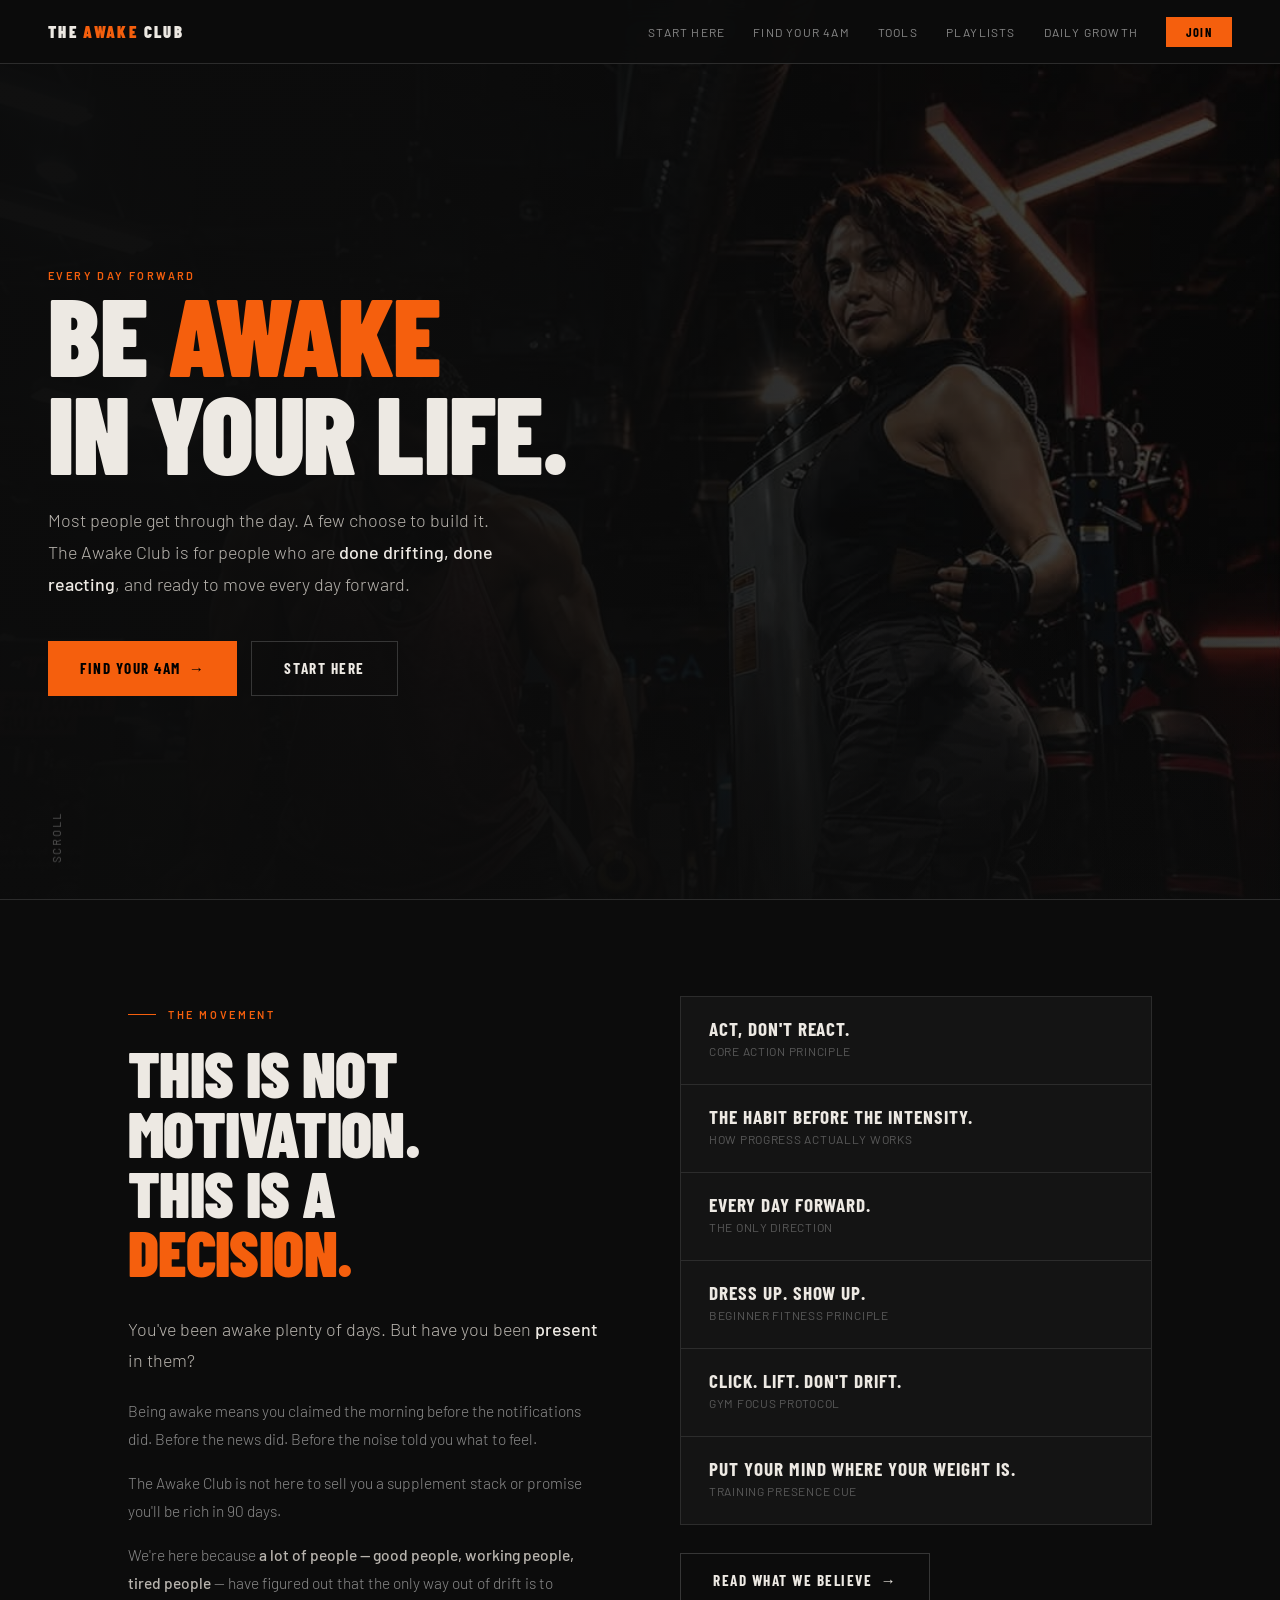
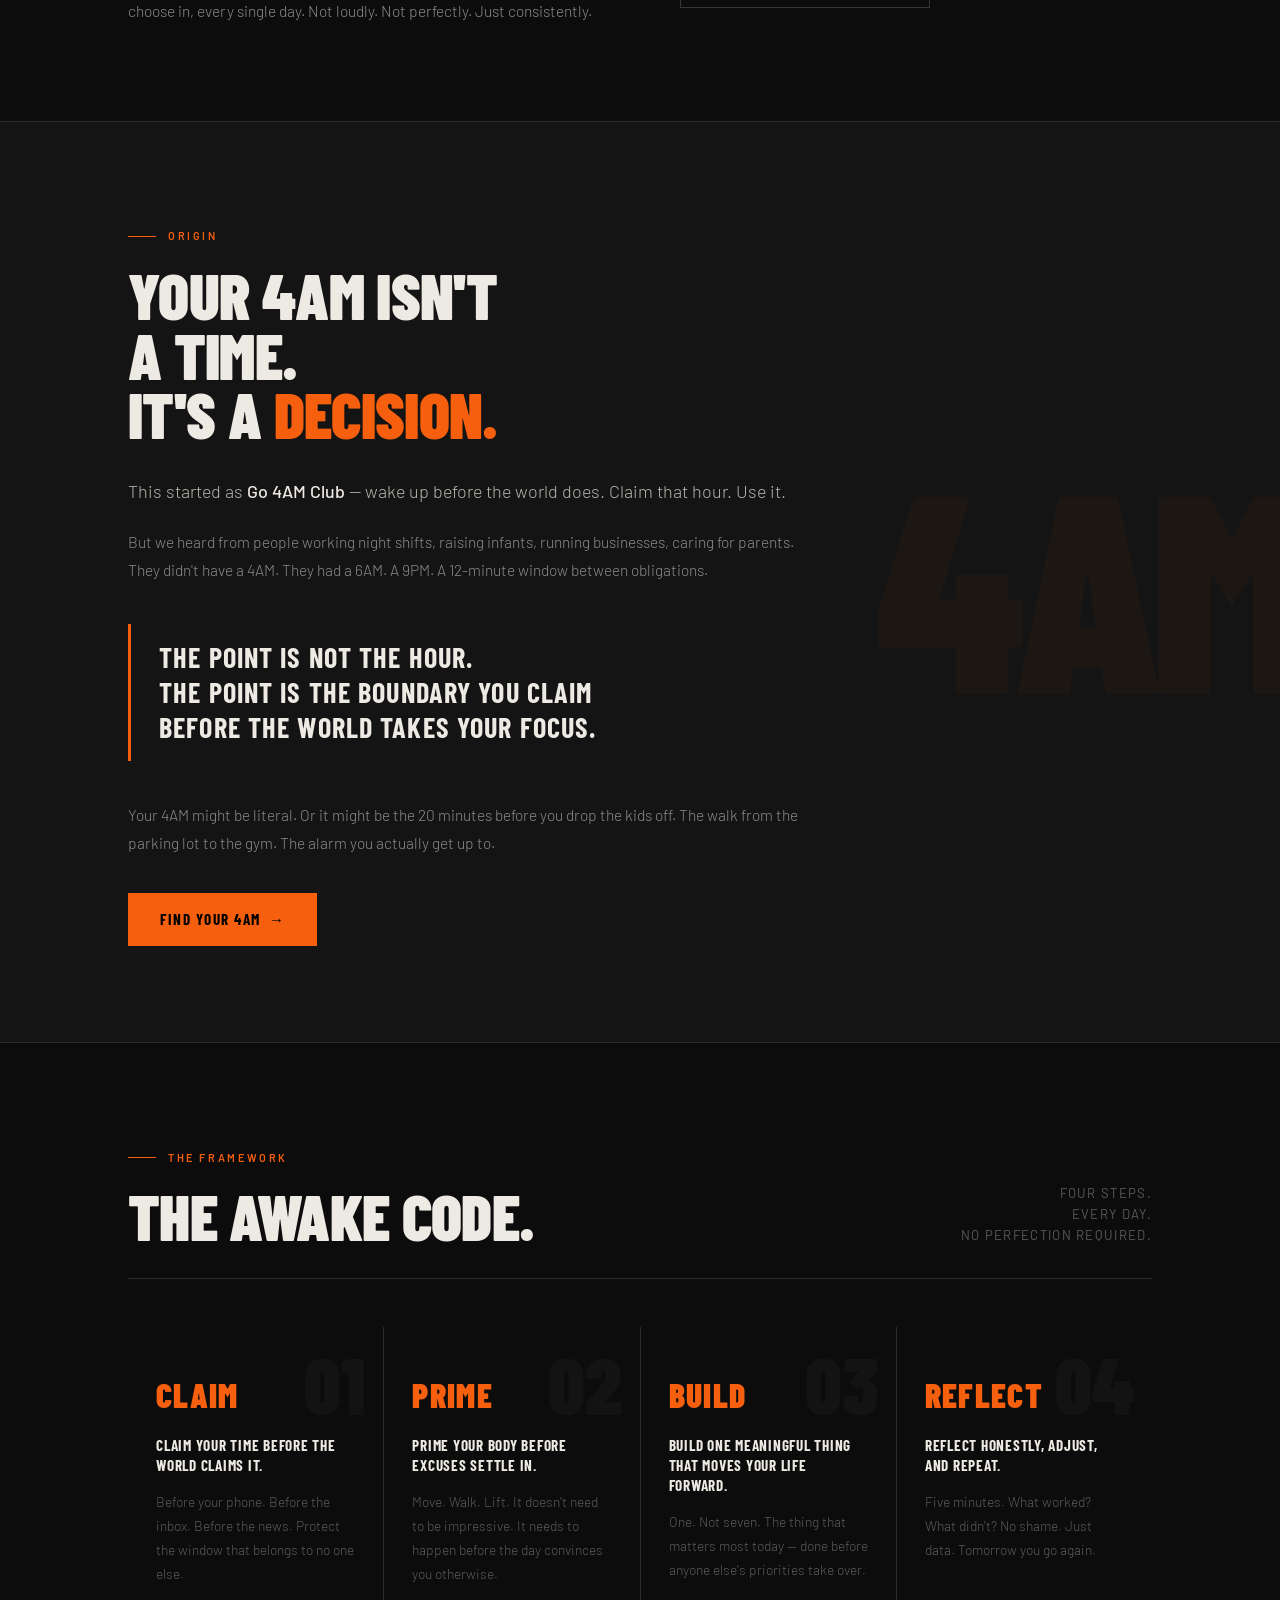
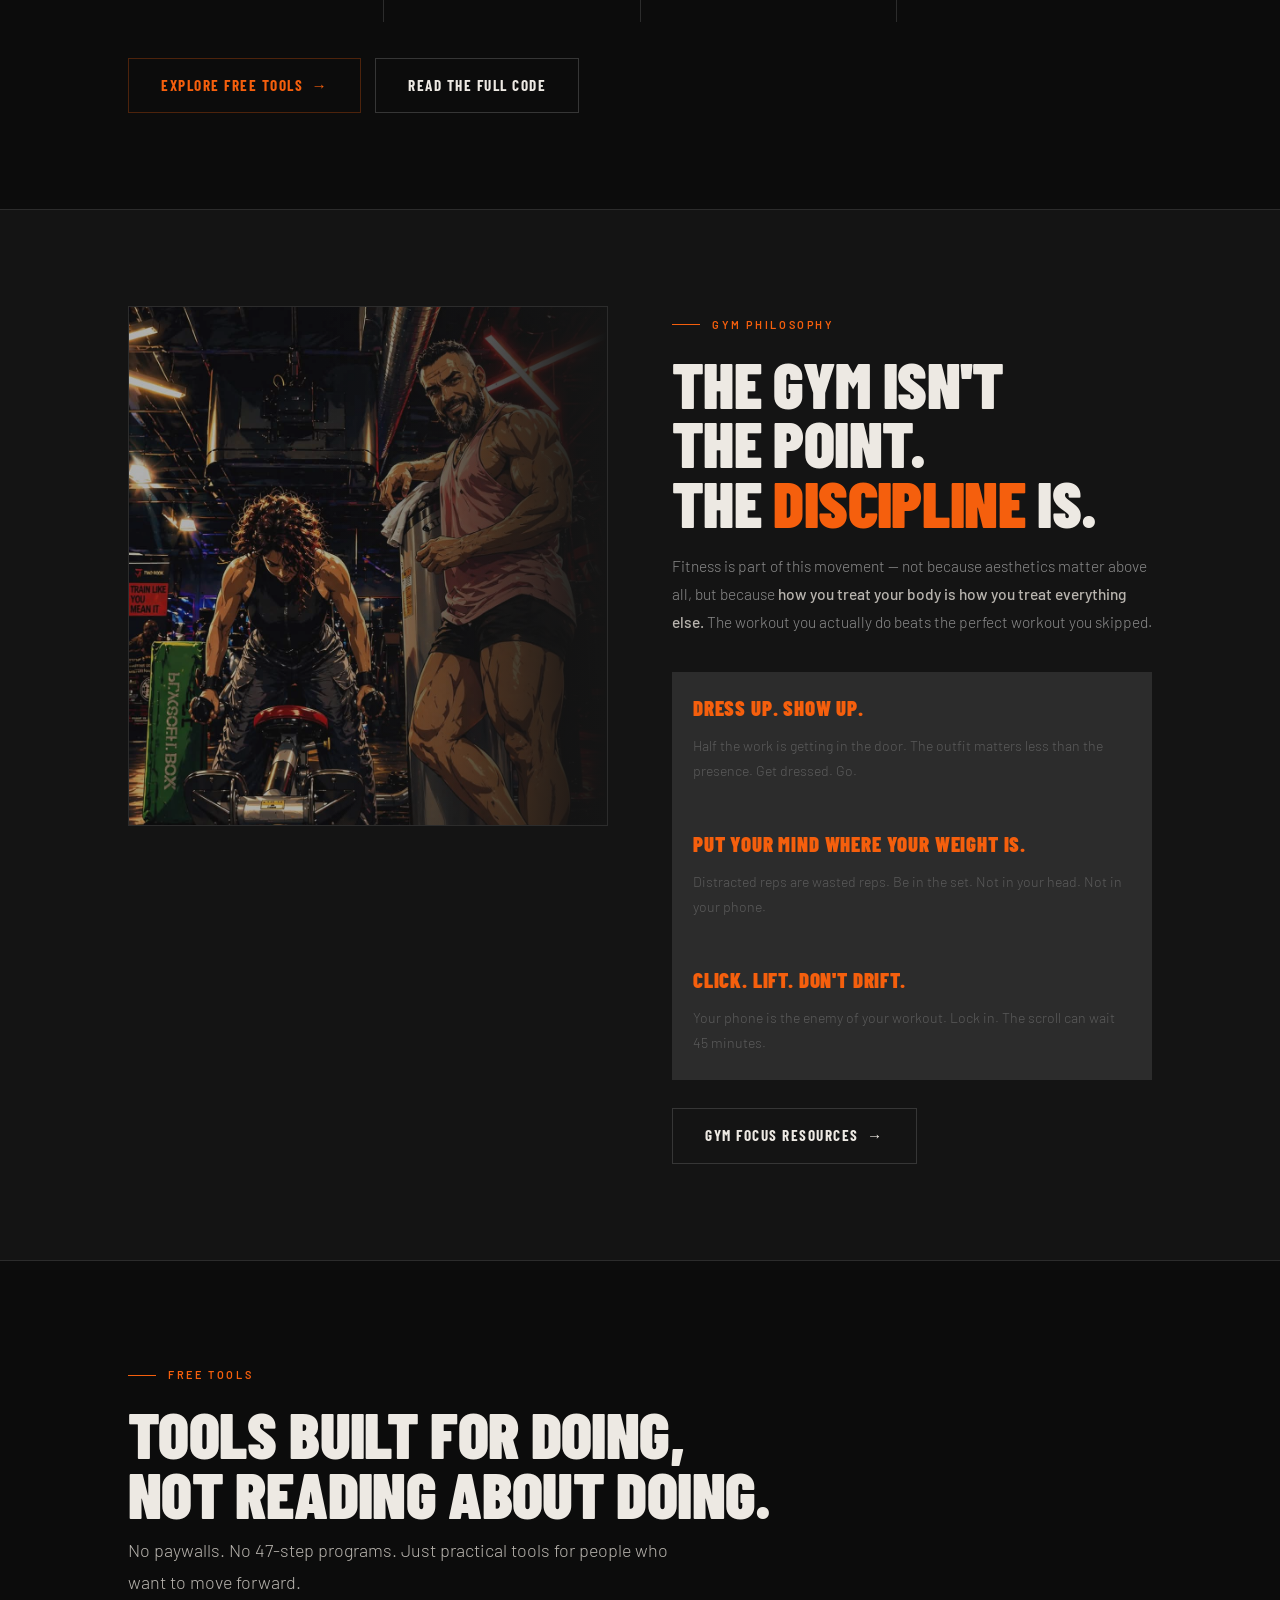
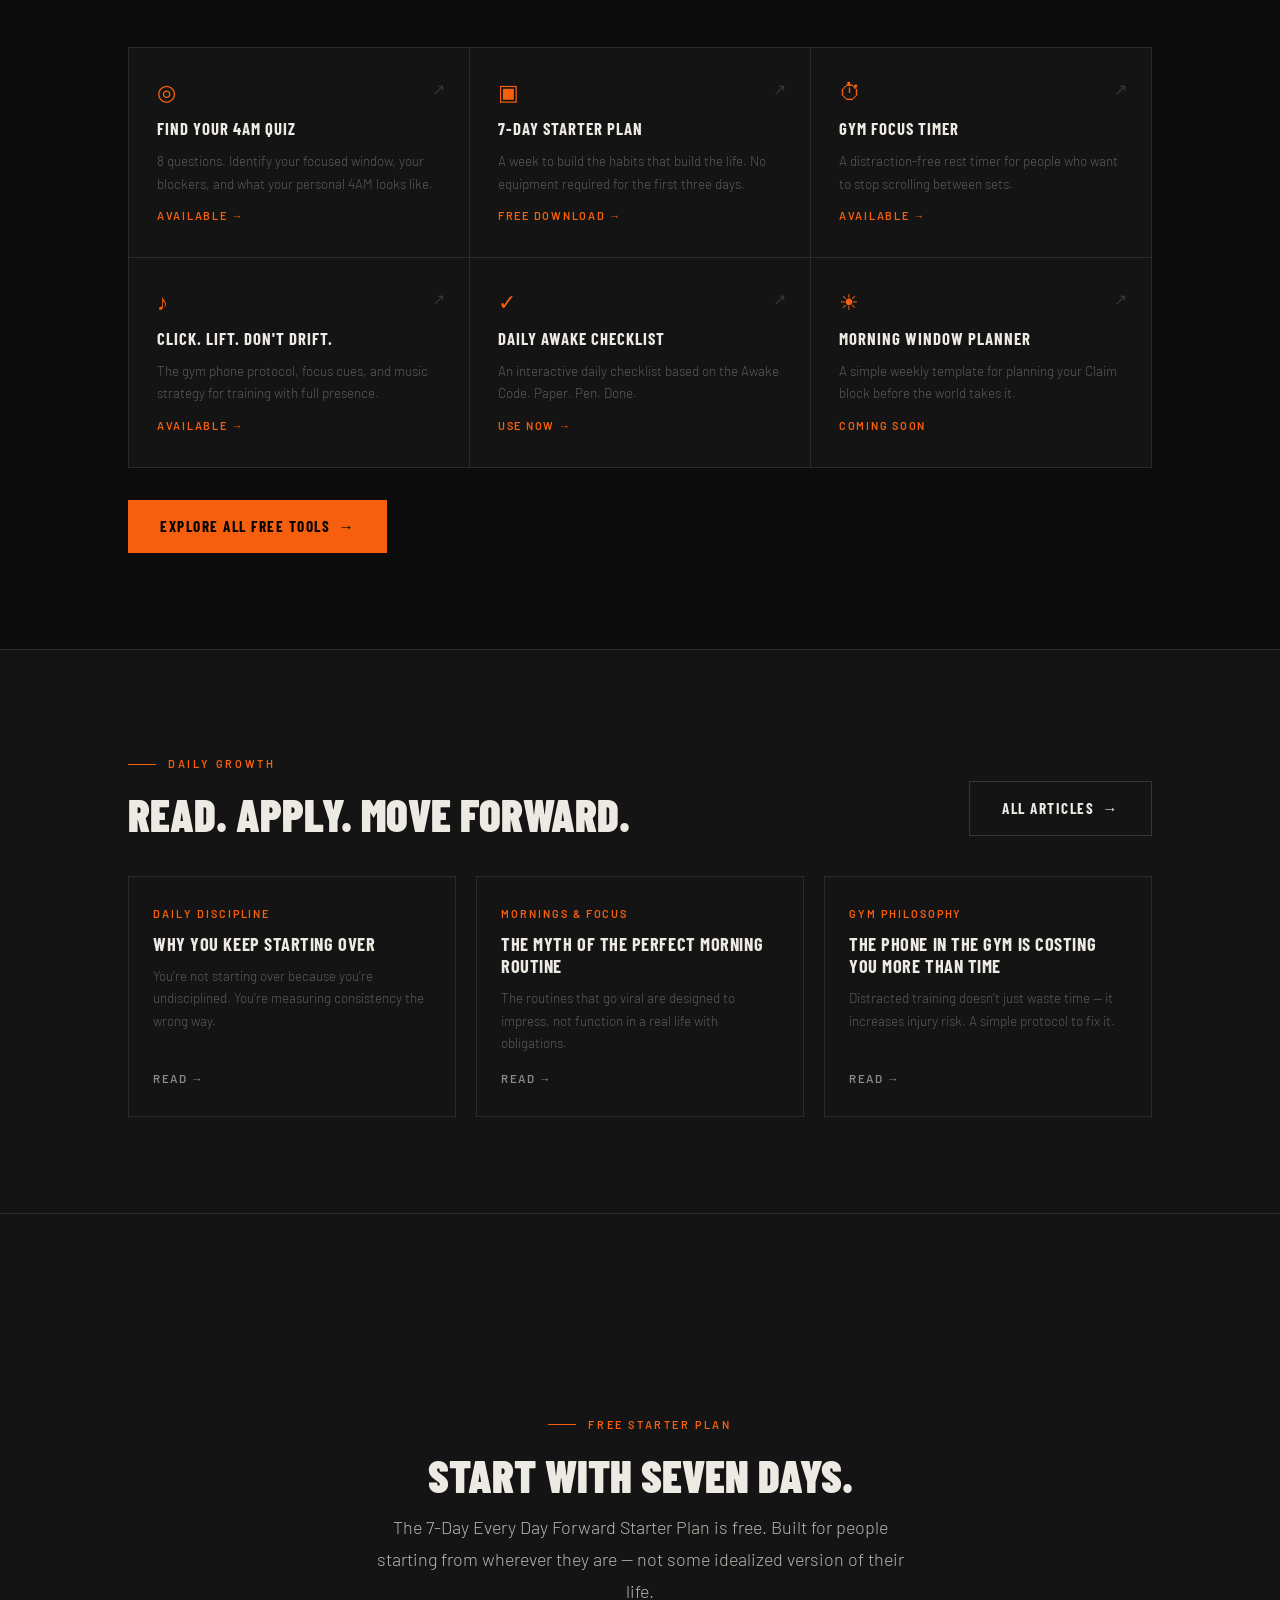
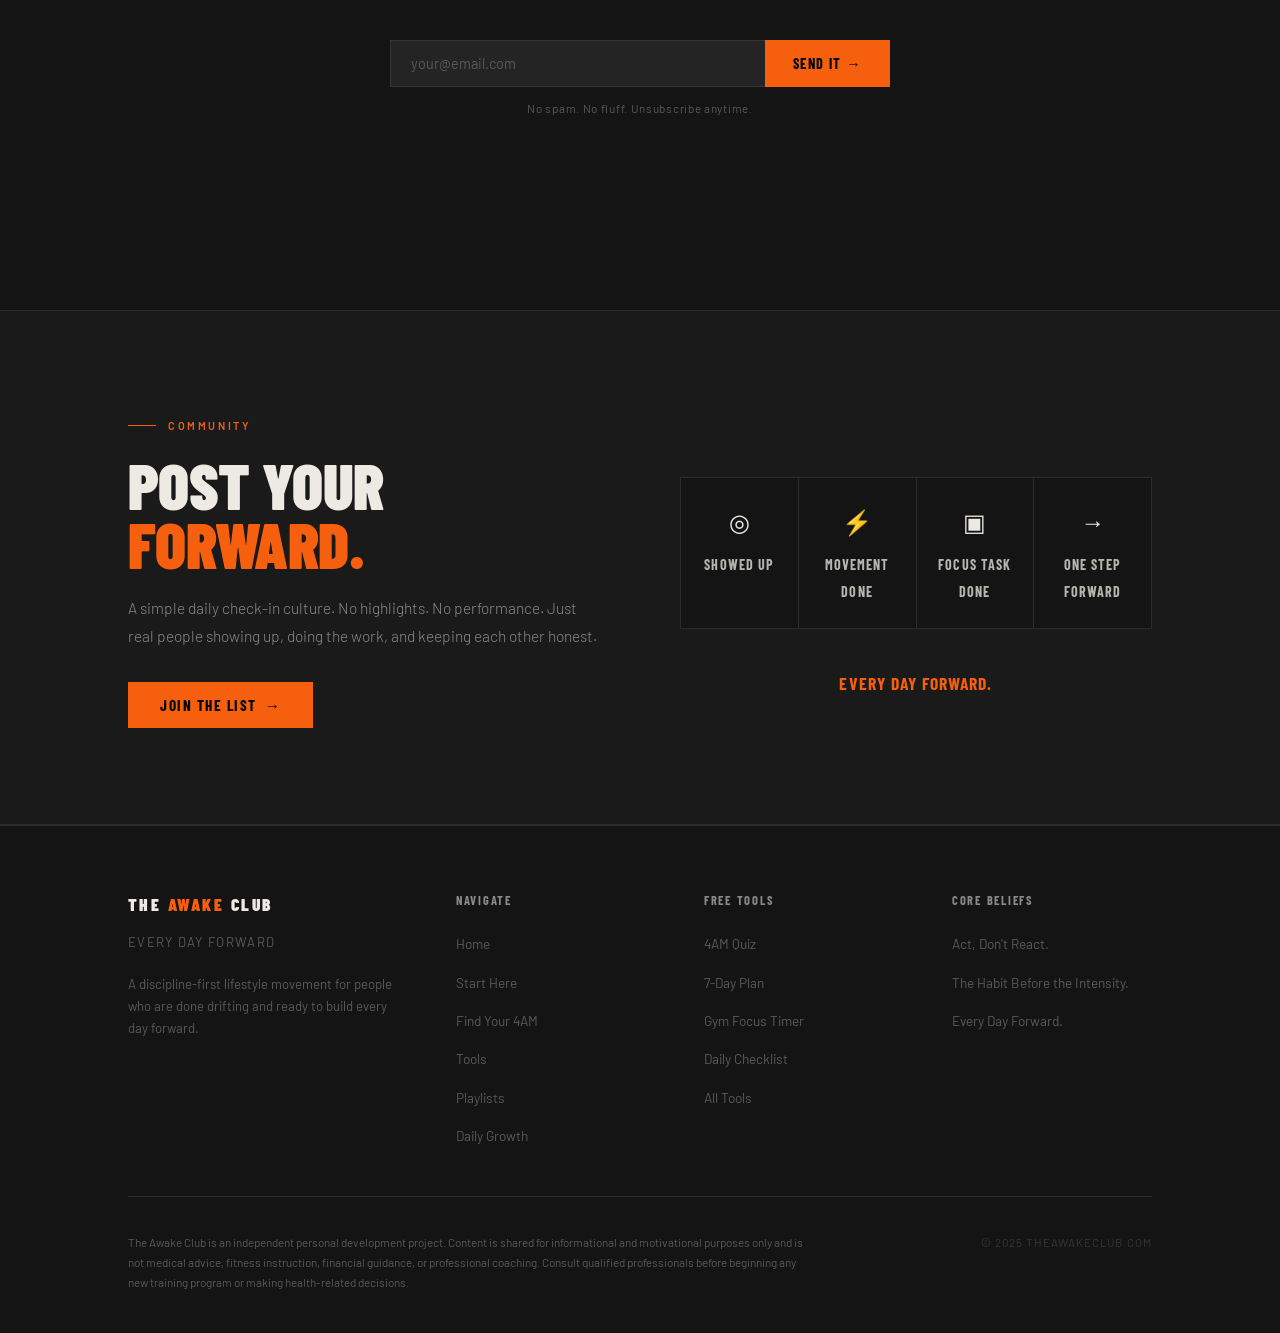
==== commit 7bf3d089: "Add files via upload" ====
--- a/index.html
+++ b/index.html
@@ -31,6 +31,7 @@
     <li><a href="start-here.html">Start Here</a></li>
     <li><a href="find-your-4am.html">Find Your 4AM</a></li>
     <li><a href="tools.html">Tools</a></li>
+    <li><a href="playlists.html">Playlists</a></li>
     <li><a href="daily-growth.html">Daily Growth</a></li>
     <li><a href="#community" class="nav-cta">Join</a></li>
   </ul>
@@ -42,6 +43,7 @@
   <a href="start-here.html">Start Here</a>
   <a href="find-your-4am.html">Find Your 4AM</a>
   <a href="tools.html">Tools</a>
+  <a href="playlists.html">Playlists</a>
   <a href="daily-growth.html">Daily Growth</a>
   <a href="#community">Join</a>
 </nav>
@@ -470,6 +472,7 @@
           <li><a href="start-here.html">Start Here</a></li>
           <li><a href="find-your-4am.html">Find Your 4AM</a></li>
           <li><a href="tools.html">Tools</a></li>
+          <li><a href="playlists.html">Playlists</a></li>
           <li><a href="daily-growth.html">Daily Growth</a></li>
         </ul>
       </div>
--- a/style.css
+++ b/style.css
@@ -693,3 +693,170 @@
   .quiz-result-row { grid-template-columns: 1fr; gap: 2px; }
   .quiz-result-row-label { font-size: 0.64rem; }
 }
+
+/* ============================================
+   PLAYLISTS PAGE — No-Drift Sound Library v1.0
+   ============================================ */
+
+.protocol-badge {
+  display: inline-flex; align-items: center; gap: 10px;
+  font-size: 0.68rem; font-weight: 600; letter-spacing: 0.2em;
+  text-transform: uppercase; color: var(--orange);
+  border: 1px solid var(--orange-border); padding: 6px 16px;
+  margin-bottom: 28px;
+}
+.protocol-badge::before { content: '▶'; font-size: 0.5rem; }
+
+/* Filter bar */
+.pl-filter-bar { display: flex; flex-wrap: wrap; gap: 8px; margin-bottom: 40px; }
+.pl-filter-tab {
+  font-family: var(--font-display); font-size: 0.78rem; font-weight: 700;
+  letter-spacing: 0.1em; text-transform: uppercase; padding: 8px 18px;
+  border: 1px solid var(--rule); color: var(--steel); cursor: pointer;
+  transition: all 0.18s; background: none; min-height: 44px;
+}
+.pl-filter-tab:hover, .pl-filter-tab.active {
+  border-color: var(--orange-border); color: var(--orange); background: var(--orange-glow);
+}
+
+/* Playlist card grid */
+.playlist-grid {
+  display: grid; grid-template-columns: repeat(2, 1fr);
+  gap: 1px; background: var(--rule); border: 1px solid var(--rule);
+}
+
+/* Playlist card */
+.playlist-card {
+  background: var(--charcoal); padding: 32px 28px;
+  display: flex; flex-direction: column;
+  transition: background 0.2s;
+}
+.playlist-card:hover { background: var(--dark); }
+.playlist-cat-name {
+  font-family: var(--font-display); font-weight: 900;
+  font-size: 1.6rem; text-transform: uppercase; letter-spacing: 0.03em;
+  color: var(--orange); line-height: 1; margin-bottom: 12px;
+}
+.playlist-desc {
+  font-size: 0.88rem; font-weight: 300; color: var(--steel);
+  line-height: 1.7; margin-bottom: 16px; flex: 1;
+}
+.playlist-tags { display: flex; flex-wrap: wrap; gap: 6px; margin-bottom: 22px; }
+.playlist-tag {
+  font-size: 0.6rem; font-weight: 600; letter-spacing: 0.14em;
+  text-transform: uppercase; color: var(--muted);
+  border: 1px solid var(--rule); padding: 3px 9px; line-height: 1.6;
+}
+.playlist-btns {
+  display: flex; flex-wrap: wrap; gap: 8px;
+  border-top: 1px solid var(--rule); padding-top: 20px; margin-top: auto;
+}
+
+/* Compact platform buttons */
+.pl-btn {
+  display: inline-flex; align-items: center; gap: 6px;
+  font-family: var(--font-display); font-weight: 700; font-size: 0.72rem;
+  letter-spacing: 0.1em; text-transform: uppercase;
+  padding: 8px 14px; cursor: pointer; border: none;
+  transition: all 0.18s; text-decoration: none; min-height: 36px;
+}
+.pl-btn-spotify {
+  color: #1DB954; border: 1px solid rgba(29,185,84,0.28); background: transparent;
+}
+.pl-btn-spotify:hover { background: rgba(29,185,84,0.08); border-color: #1DB954; }
+.pl-btn-yt {
+  color: var(--silver); border: 1px solid var(--rule-light); background: transparent;
+}
+.pl-btn-yt:hover { border-color: var(--steel); background: rgba(255,255,255,0.04); color: var(--white); }
+
+/* Live radio grid */
+.radio-grid {
+  display: grid; grid-template-columns: repeat(3, 1fr);
+  gap: 1px; background: var(--rule); border: 1px solid var(--rule);
+}
+.radio-card {
+  background: var(--dark); padding: 28px 24px;
+  display: flex; flex-direction: column; gap: 10px;
+  text-decoration: none; color: inherit; transition: background 0.2s;
+}
+.radio-card:hover { background: var(--charcoal); }
+.radio-card-name {
+  font-family: var(--font-display); font-weight: 900;
+  font-size: 1.1rem; text-transform: uppercase; letter-spacing: 0.05em;
+  color: var(--white); line-height: 1.1;
+}
+.radio-card-desc {
+  font-size: 0.84rem; font-weight: 300; color: var(--muted);
+  line-height: 1.65; flex: 1;
+}
+.radio-card-cta {
+  font-size: 0.68rem; font-weight: 600; letter-spacing: 0.14em;
+  text-transform: uppercase; color: var(--orange);
+}
+
+/* How-to step list */
+.pl-how-list {
+  display: flex; flex-direction: column; gap: 1px;
+  background: var(--rule); border: 1px solid var(--rule);
+}
+.pl-how-item {
+  background: var(--charcoal); padding: 20px 28px;
+  display: flex; align-items: flex-start; gap: 24px;
+}
+.pl-how-item:hover { background: var(--dark); }
+.pl-how-num {
+  font-family: var(--font-display); font-weight: 900;
+  font-size: 2.2rem; color: var(--orange); line-height: 1;
+  flex-shrink: 0; width: 44px;
+}
+.pl-how-text {
+  font-family: var(--font-display); font-weight: 700;
+  font-size: 1.05rem; text-transform: uppercase; letter-spacing: 0.05em;
+  color: var(--white); line-height: 1.2; margin-bottom: 4px;
+}
+.pl-how-sub {
+  font-size: 0.82rem; font-weight: 300; color: var(--muted); line-height: 1.65;
+}
+
+/* Crosslink grid */
+.pl-crosslink-grid {
+  display: grid; grid-template-columns: repeat(3, 1fr);
+  gap: 1px; background: var(--rule); border: 1px solid var(--rule);
+}
+.pl-crosslink-card {
+  background: var(--charcoal); padding: 28px 24px;
+  display: flex; flex-direction: column; gap: 8px;
+  text-decoration: none; color: inherit; transition: background 0.2s;
+}
+.pl-crosslink-card:hover { background: var(--dark); }
+.pl-crosslink-icon { font-size: 1.1rem; color: var(--orange); }
+.pl-crosslink-name {
+  font-family: var(--font-display); font-weight: 700;
+  font-size: 1rem; text-transform: uppercase; letter-spacing: 0.06em;
+  color: var(--white); line-height: 1.2;
+}
+.pl-crosslink-desc {
+  font-size: 0.82rem; font-weight: 300; color: var(--muted); line-height: 1.65; flex: 1;
+}
+.pl-crosslink-cta {
+  font-size: 0.68rem; font-weight: 600; letter-spacing: 0.14em;
+  text-transform: uppercase; color: var(--orange); margin-top: 4px;
+}
+
+/* Playlists responsive — 1024px */
+@media (max-width: 1024px) {
+  .radio-grid { grid-template-columns: repeat(2, 1fr); }
+  .pl-crosslink-grid { grid-template-columns: repeat(2, 1fr); }
+}
+
+/* Playlists responsive — 768px */
+@media (max-width: 768px) {
+  .playlist-grid { grid-template-columns: 1fr; }
+  .radio-grid { grid-template-columns: 1fr; }
+  .pl-crosslink-grid { grid-template-columns: 1fr; }
+  .pl-filter-bar { gap: 6px; }
+  .pl-filter-tab { padding: 8px 14px; font-size: 0.74rem; }
+  .playlist-card { padding: 24px 20px; }
+  .pl-how-item { padding: 16px 20px; gap: 16px; }
+  .pl-how-num { font-size: 1.6rem; width: 32px; }
+}
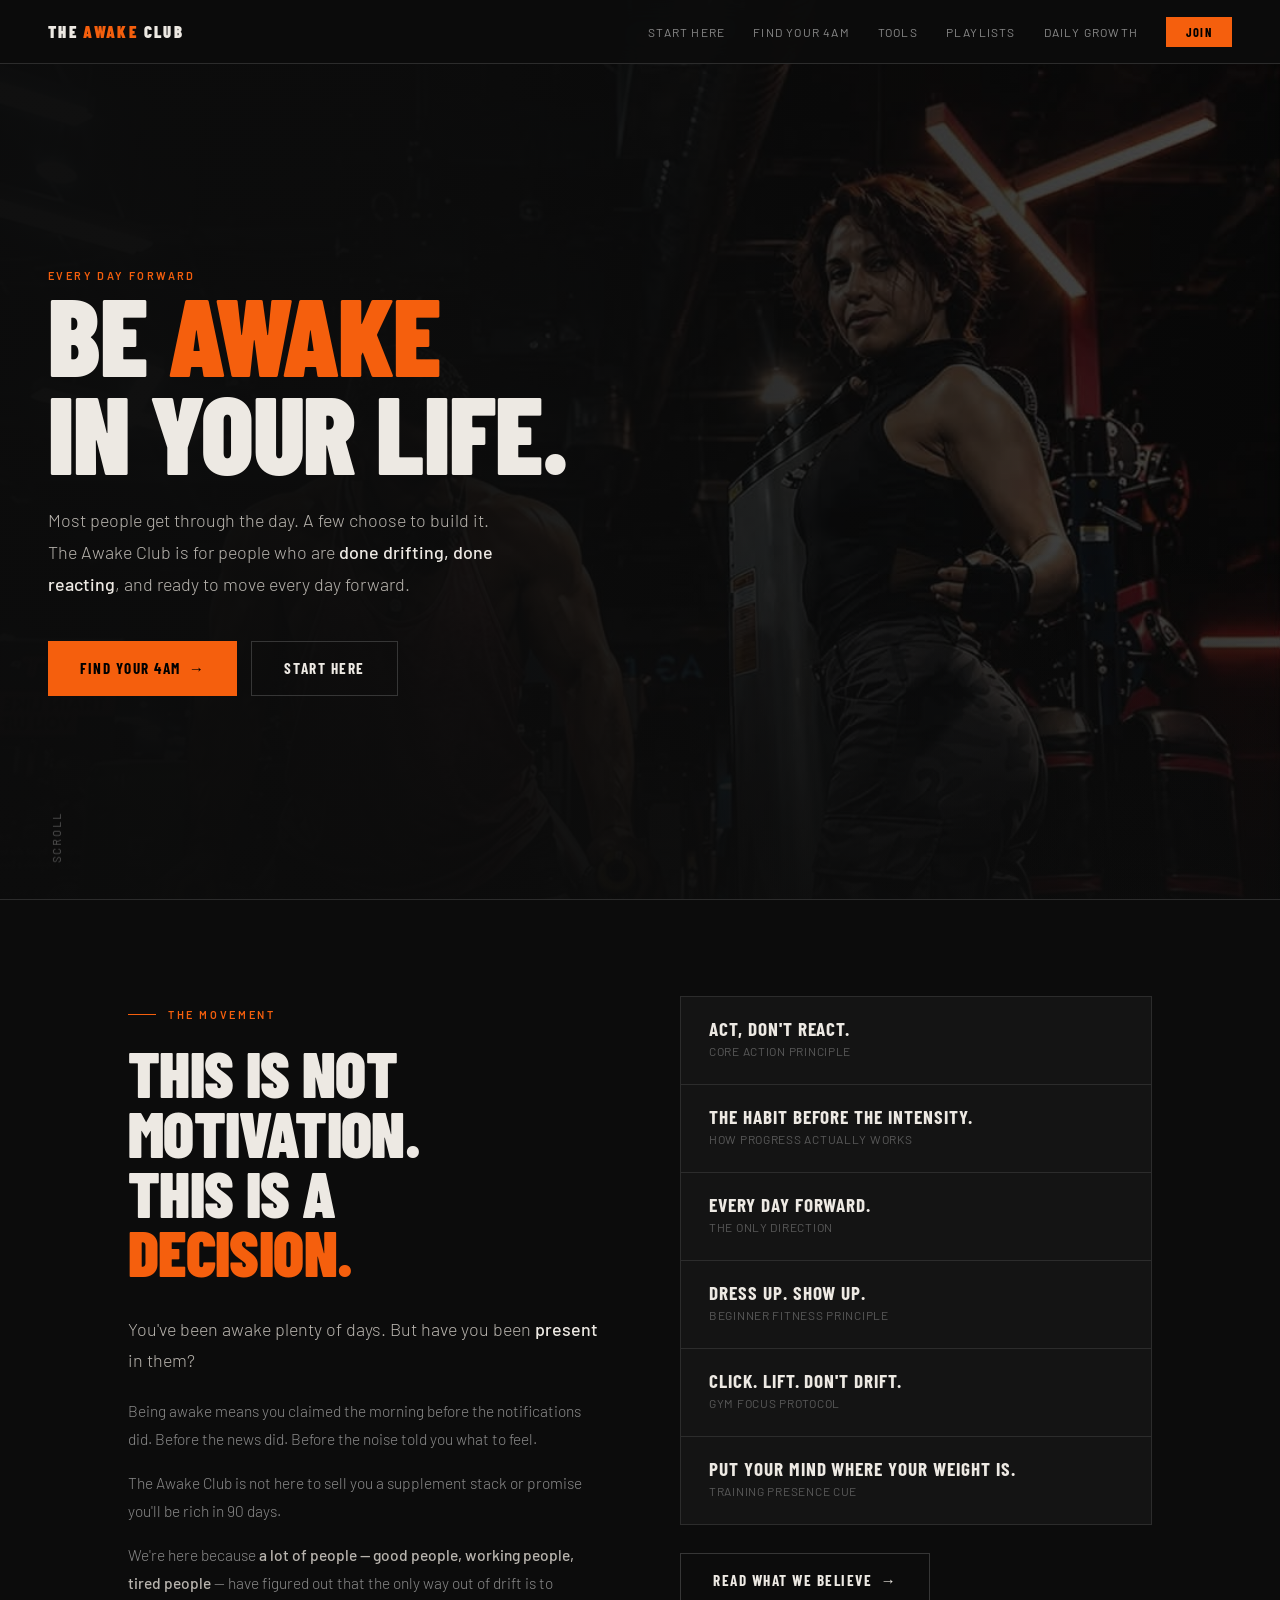
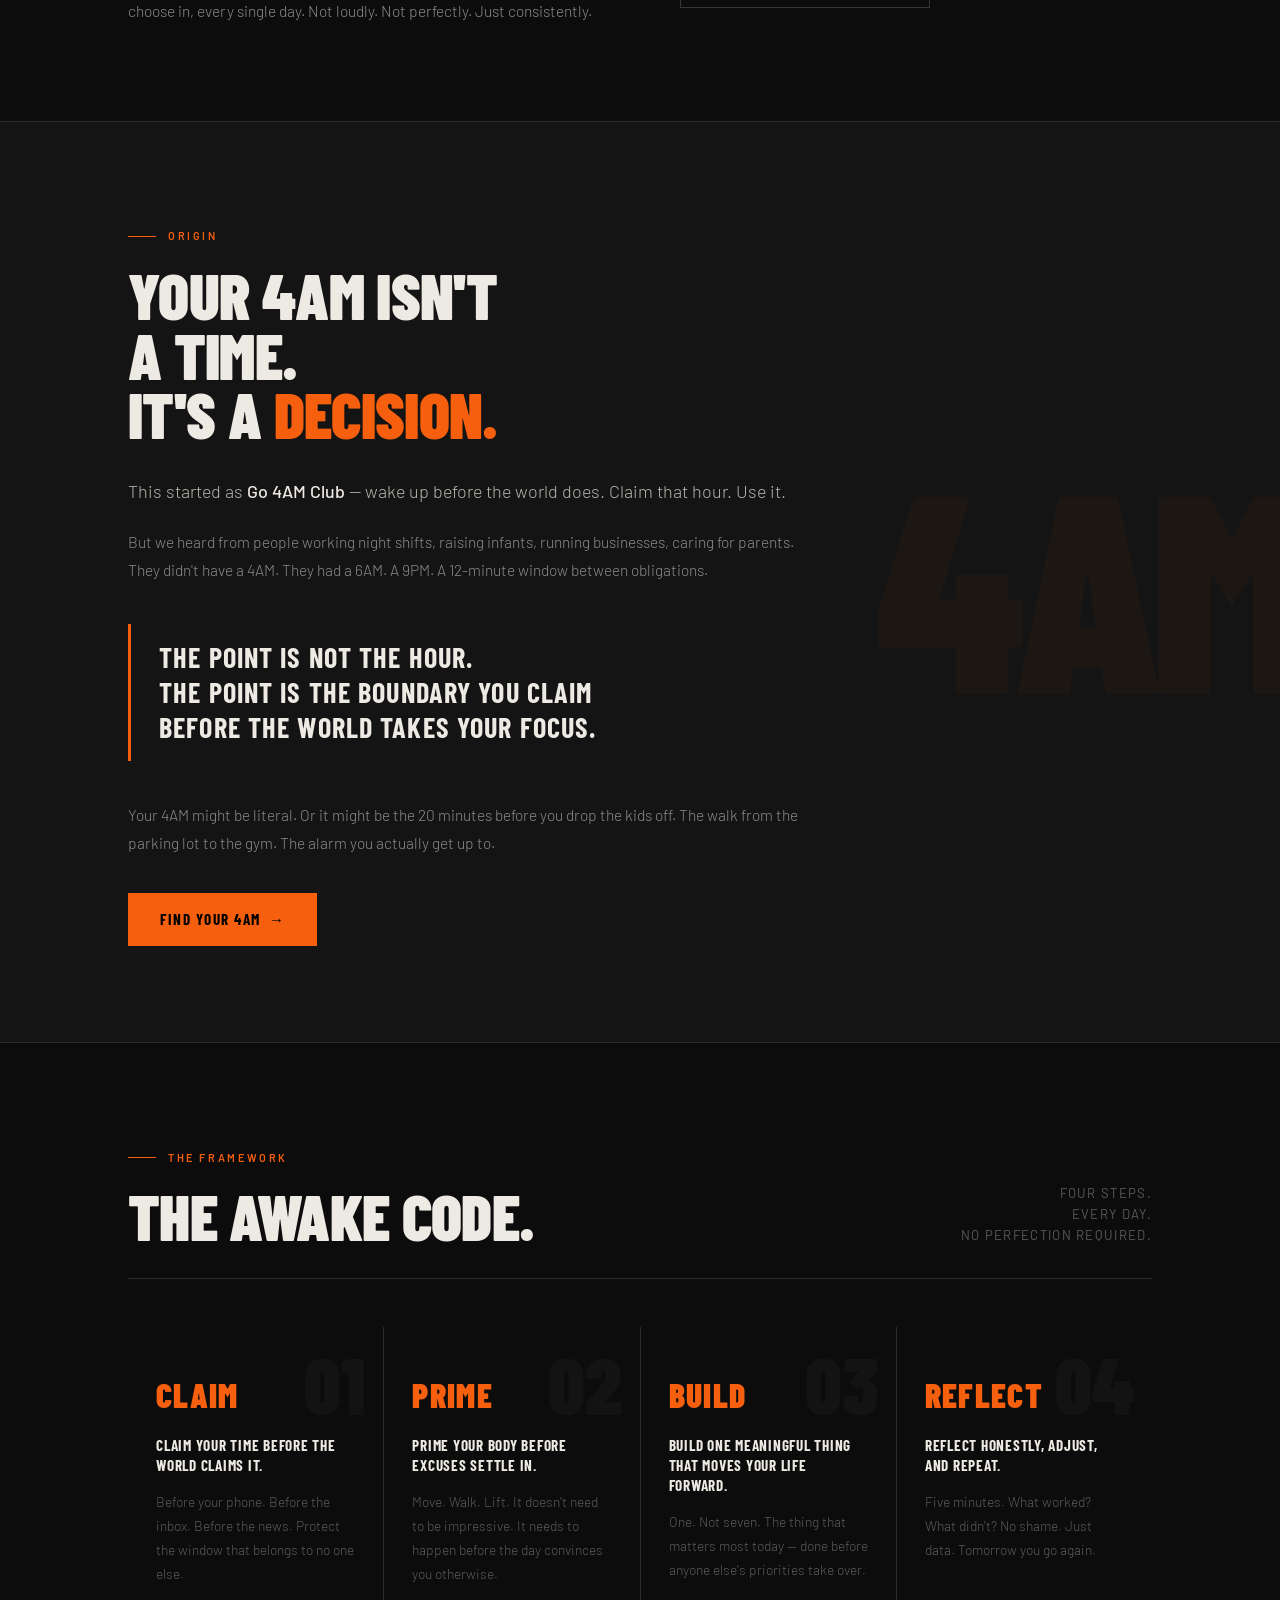
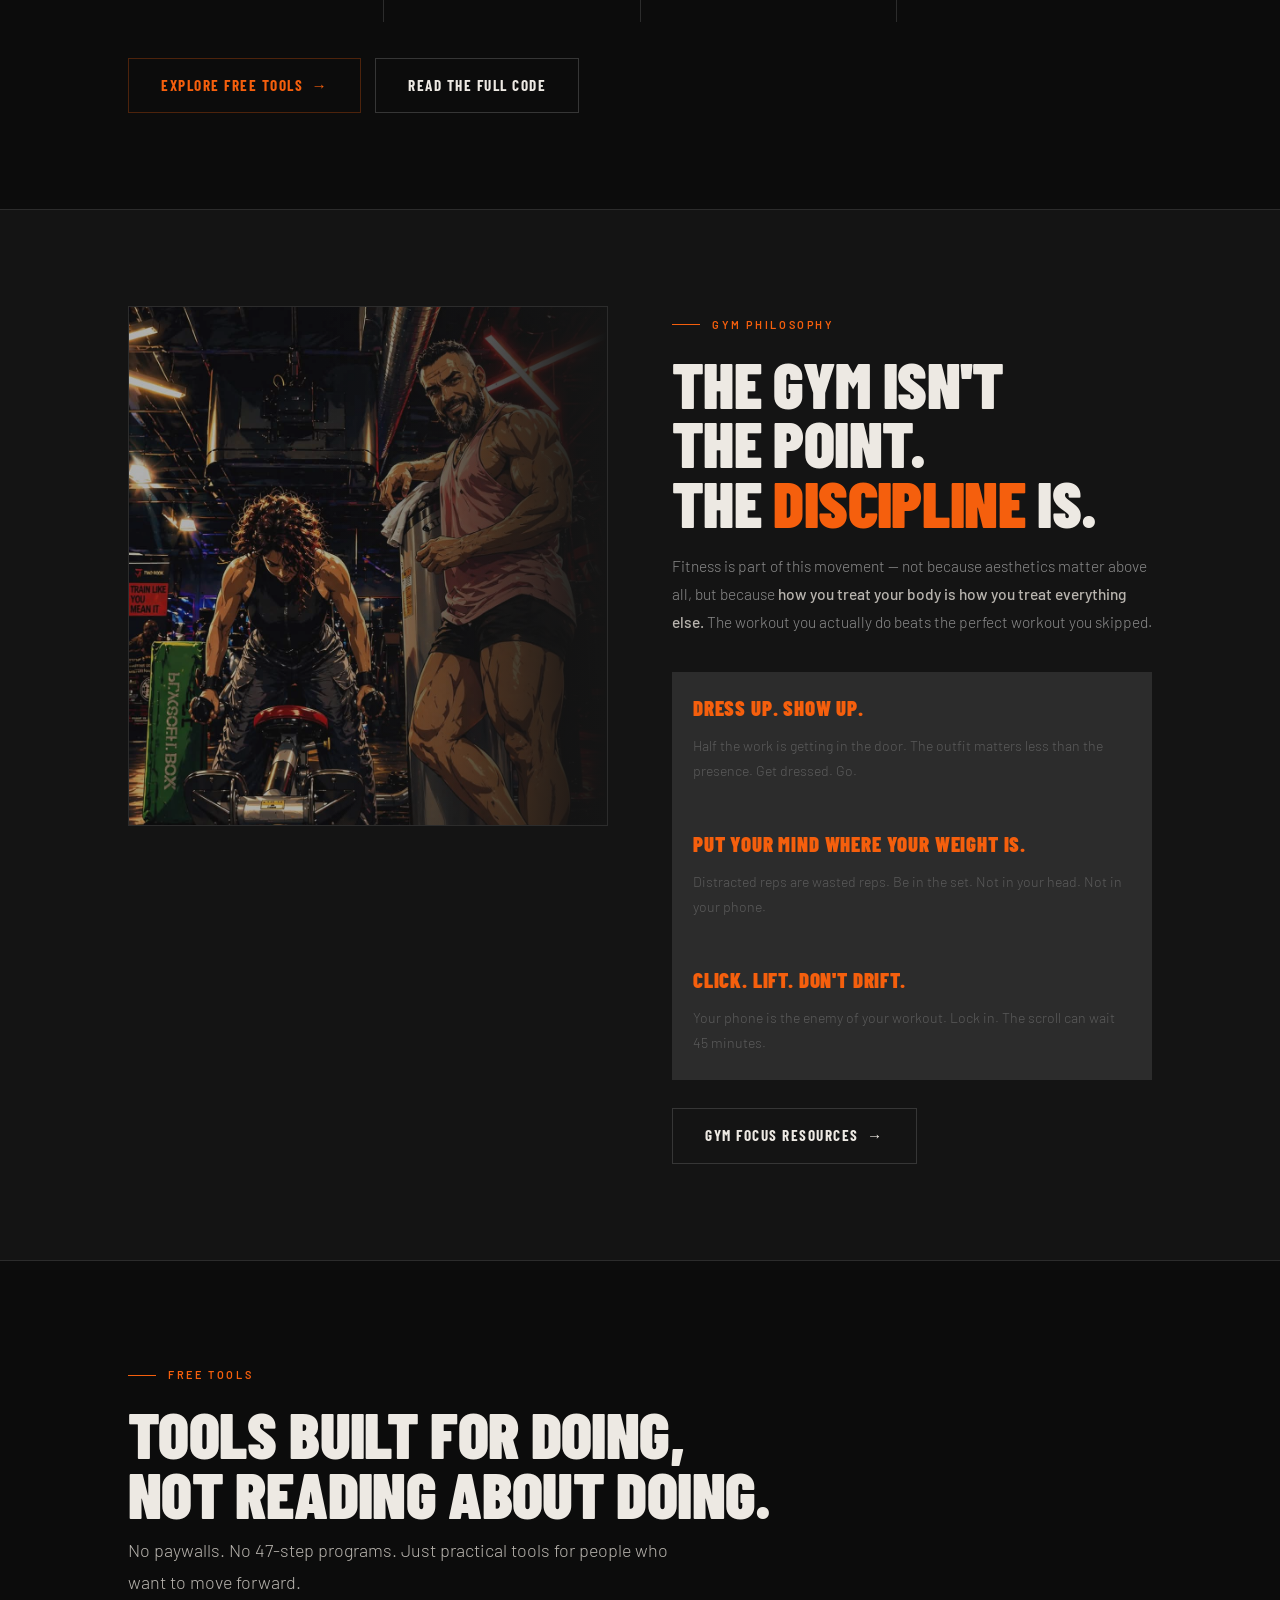
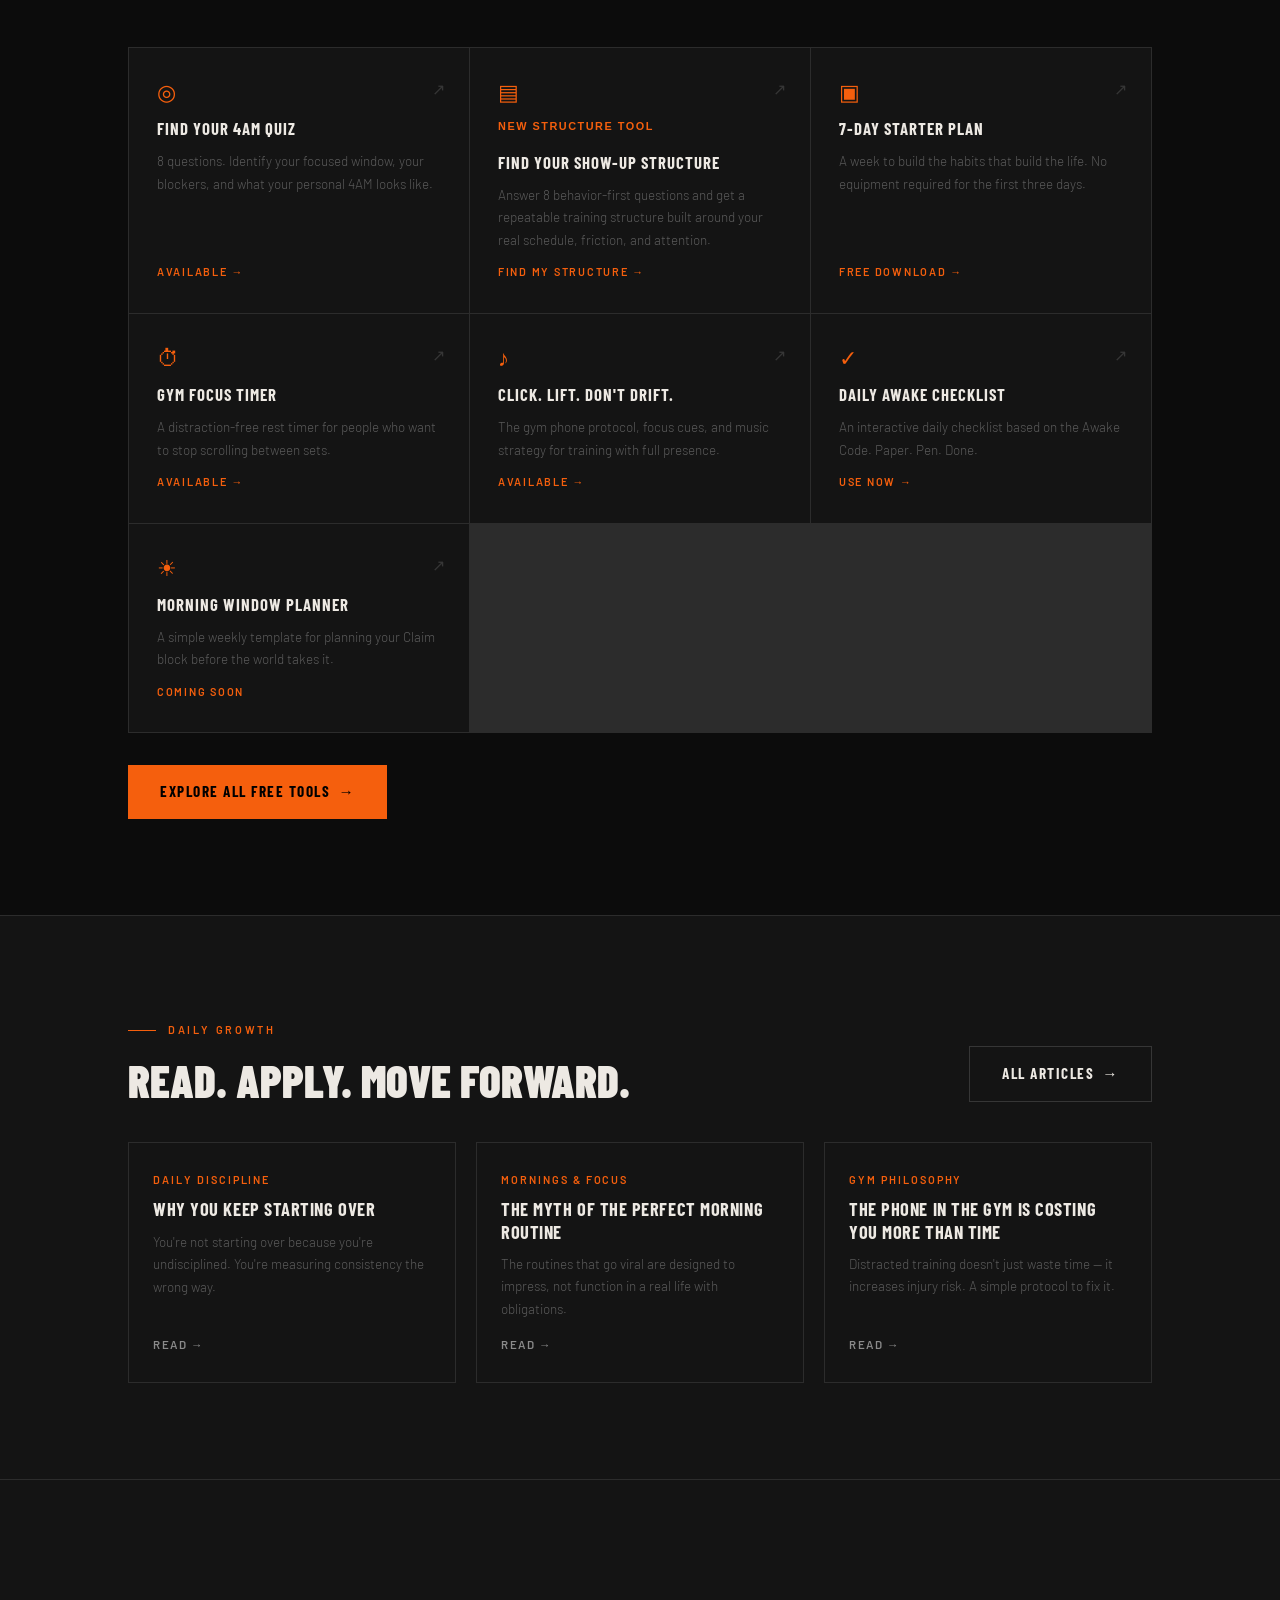
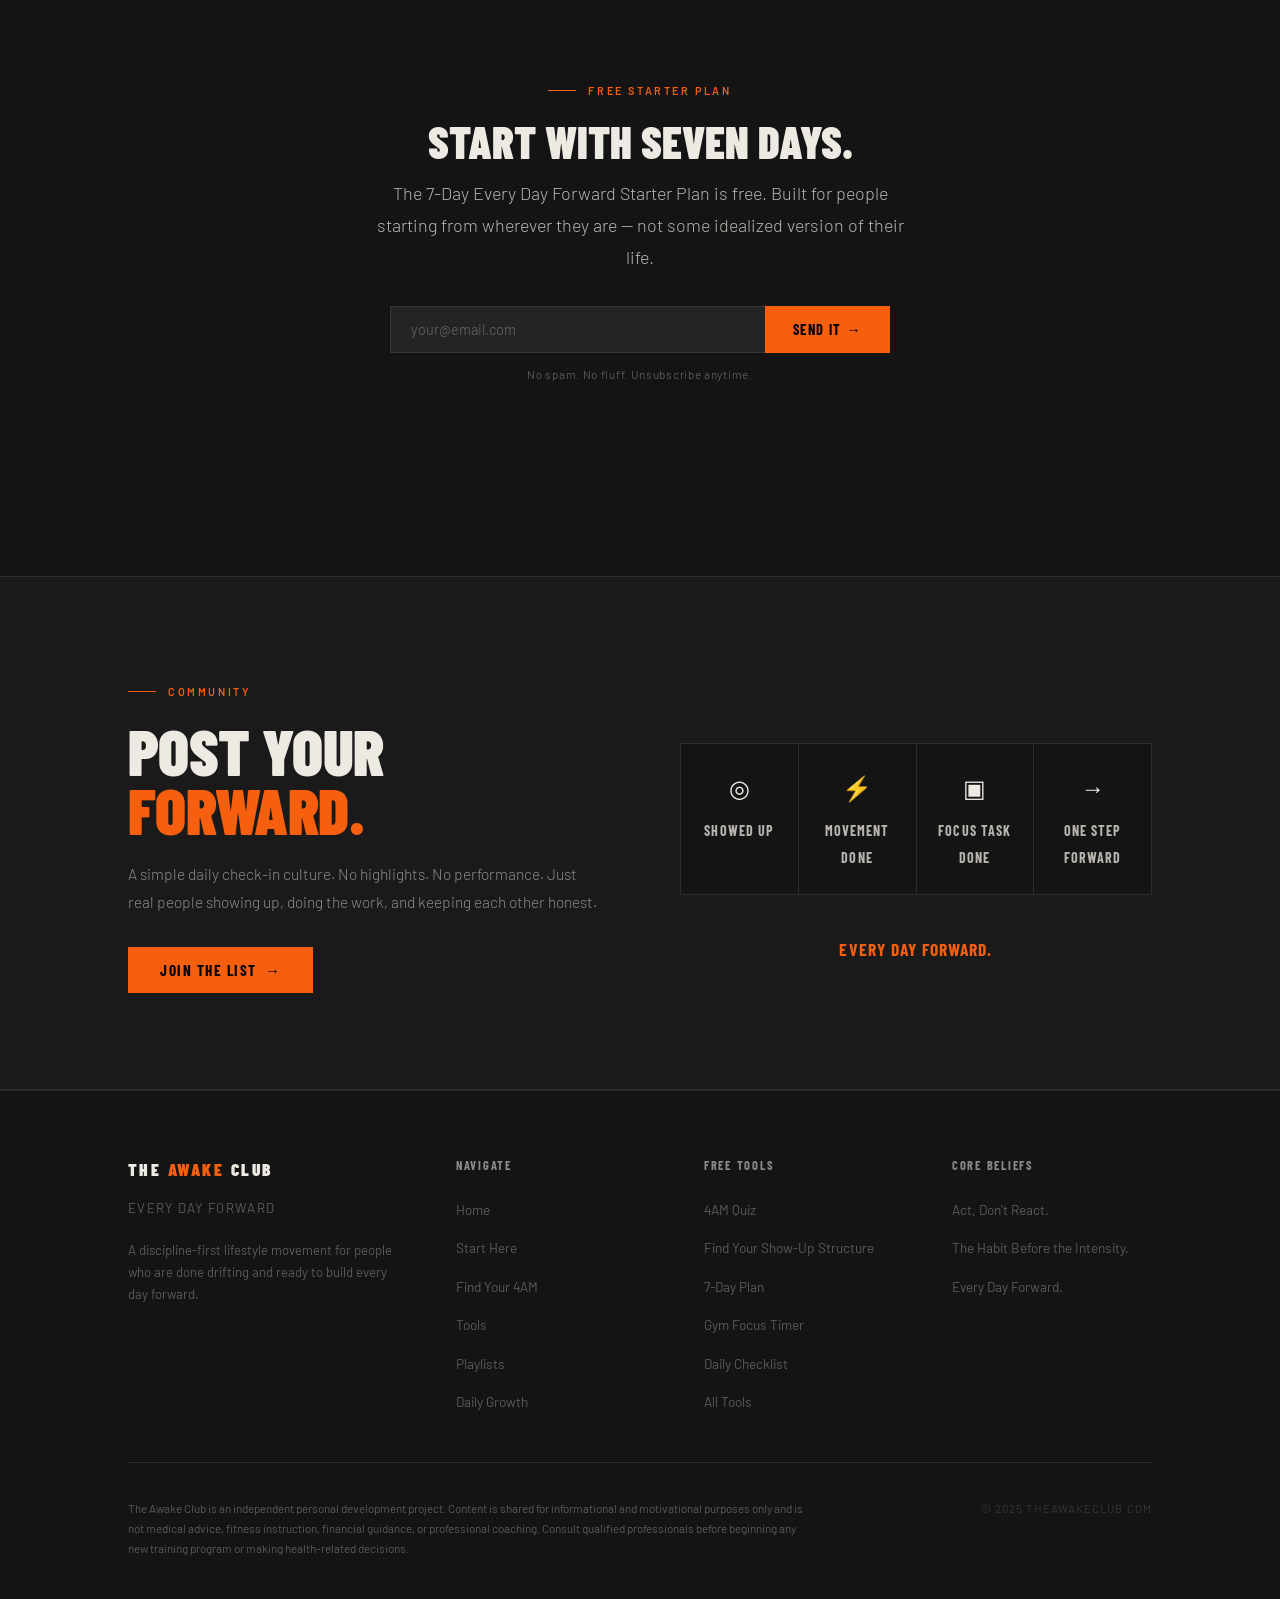
==== commit 92116227: "Add files via upload" ====
--- a/index.html
+++ b/index.html
@@ -291,6 +291,14 @@
         <span class="tool-status">Available →</span>
         <span class="tool-arrow" aria-hidden="true">↗</span>
       </a>
+      <a href="show-up-structure.html" class="tool-card" role="listitem">
+        <span class="tool-icon" aria-hidden="true">▤</span>
+        <span style="font-size:.68rem;font-weight:700;letter-spacing:.14em;text-transform:uppercase;color:var(--orange);display:block;margin-bottom:4px;">New Structure Tool</span>
+        <p class="tool-name">Find Your Show-Up Structure</p>
+        <p class="tool-desc">Answer 8 behavior-first questions and get a repeatable training structure built around your real schedule, friction, and attention.</p>
+        <span class="tool-status">Find My Structure →</span>
+        <span class="tool-arrow" aria-hidden="true">↗</span>
+      </a>
       <a href="tools.html#starter-plan" class="tool-card" role="listitem">
         <span class="tool-icon" aria-hidden="true">▣</span>
         <p class="tool-name">7-Day Starter Plan</p>
@@ -480,6 +488,7 @@
         <h4>Free Tools</h4>
         <ul>
           <li><a href="find-your-4am.html#quiz">4AM Quiz</a></li>
+          <li><a href="show-up-structure.html">Find Your Show-Up Structure</a></li>
           <li><a href="tools.html#starter-plan">7-Day Plan</a></li>
           <li><a href="tools.html#gym-timer">Gym Focus Timer</a></li>
           <li><a href="tools.html#daily-checklist">Daily Checklist</a></li>
--- a/style.css
+++ b/style.css
@@ -860,3 +860,184 @@
   .pl-how-item { padding: 16px 20px; gap: 16px; }
   .pl-how-num { font-size: 1.6rem; width: 32px; }
 }
+
+/* ============================================
+   SHOW-UP STRUCTURE QUIZ — v1.0
+   ============================================ */
+
+/* Option text */
+.quiz-option span {
+  font-size: 0.88rem; color: var(--silver);
+  line-height: 1.5; flex: 1;
+}
+.quiz-option.selected span { color: var(--white); }
+
+/* Two-column quiz layout */
+.sus-quiz-layout {
+  display: grid;
+  grid-template-columns: 1fr 2fr;
+  gap: 80px;
+  align-items: start;
+}
+
+/* Result card */
+.sus-result-card {
+  background: var(--charcoal); border: 1px solid var(--orange-border);
+  padding: 40px 36px; margin-top: 8px;
+}
+
+.sus-result-badge {
+  font-size: 0.68rem; font-weight: 600; letter-spacing: 0.22em;
+  text-transform: uppercase; color: var(--orange); margin-bottom: 12px;
+}
+
+.sus-result-title {
+  font-family: var(--font-display); font-weight: 900;
+  font-size: clamp(2rem, 5vw, 3.2rem); text-transform: uppercase;
+  color: var(--white); line-height: 0.95; margin-bottom: 16px;
+}
+
+.sus-result-identity {
+  font-family: var(--font-display); font-weight: 700;
+  font-size: 1.05rem; text-transform: uppercase; letter-spacing: 0.04em;
+  color: var(--orange); line-height: 1.35; margin-bottom: 28px;
+}
+
+/* Stats row */
+.sus-stats-row {
+  display: grid; grid-template-columns: repeat(3, 1fr);
+  gap: 1px; background: var(--rule); border: 1px solid var(--rule);
+  margin-bottom: 28px;
+}
+.sus-stat-cell {
+  background: var(--dark); padding: 20px 16px;
+  display: flex; flex-direction: column; gap: 6px;
+}
+.sus-stat-label {
+  font-size: 0.64rem; font-weight: 600; letter-spacing: 0.18em;
+  text-transform: uppercase; color: var(--muted);
+}
+.sus-stat-val {
+  font-family: var(--font-display); font-weight: 700;
+  font-size: 1.1rem; text-transform: uppercase; letter-spacing: 0.04em;
+  color: var(--white);
+}
+
+/* Friction box */
+.sus-friction-box {
+  background: var(--dark); border: 1px solid var(--rule);
+  border-left: 3px solid var(--orange); padding: 24px 20px;
+  margin-bottom: 28px;
+}
+.sus-friction-label {
+  font-size: 0.64rem; font-weight: 600; letter-spacing: 0.18em;
+  text-transform: uppercase; color: var(--orange); margin-bottom: 8px;
+}
+.sus-friction-quote {
+  font-family: var(--font-display); font-weight: 700;
+  font-size: 1rem; text-transform: uppercase; letter-spacing: 0.04em;
+  color: var(--white); margin-bottom: 10px;
+}
+.sus-friction-body {
+  font-size: 0.88rem; font-weight: 300; color: var(--steel); line-height: 1.75;
+}
+
+/* Session wrapper */
+.sus-wrapper-section { margin-bottom: 32px; }
+.sus-sub-label {
+  font-size: 0.64rem; font-weight: 600; letter-spacing: 0.18em;
+  text-transform: uppercase; color: var(--muted); margin-bottom: 12px;
+}
+.sus-wrapper-grid {
+  display: grid; grid-template-columns: repeat(4, 1fr);
+  gap: 1px; background: var(--rule); border: 1px solid var(--rule);
+}
+.sus-wrapper-cell { background: var(--dark); padding: 20px 16px; }
+.sus-wrapper-step {
+  display: block;
+  font-family: var(--font-display); font-weight: 900;
+  font-size: 1rem; text-transform: uppercase; letter-spacing: 0.06em;
+  color: var(--orange); margin-bottom: 8px;
+}
+.sus-wrapper-text {
+  font-size: 0.82rem; font-weight: 300; color: var(--muted); line-height: 1.65;
+}
+
+/* Focus cue */
+.sus-focus-cue {
+  font-family: var(--font-display); font-weight: 900;
+  font-size: clamp(1.8rem, 4vw, 3rem); text-transform: uppercase;
+  letter-spacing: 0.03em; color: var(--orange); text-align: center;
+  padding: 32px 0; line-height: 1;
+  border-top: 1px solid var(--rule); border-bottom: 1px solid var(--rule);
+  margin-bottom: 32px;
+}
+
+/* Action cards */
+.sus-action-cards {
+  display: grid; grid-template-columns: repeat(3, 1fr);
+  gap: 1px; background: var(--rule); border: 1px solid var(--rule);
+  margin-bottom: 32px;
+}
+.sus-action-card {
+  background: var(--charcoal); padding: 24px 20px;
+  display: flex; flex-direction: column; gap: 8px;
+  text-decoration: none; color: inherit; transition: background 0.2s;
+}
+.sus-action-card:hover { background: var(--dark); }
+.sus-action-label {
+  font-size: 0.64rem; font-weight: 600; letter-spacing: 0.16em;
+  text-transform: uppercase; color: var(--muted);
+}
+.sus-action-body {
+  font-family: var(--font-display); font-weight: 700;
+  font-size: 0.95rem; text-transform: uppercase; letter-spacing: 0.04em;
+  color: var(--white); line-height: 1.2; flex: 1;
+}
+.sus-action-cta {
+  font-size: 0.68rem; font-weight: 600; letter-spacing: 0.14em;
+  text-transform: uppercase; color: var(--orange);
+}
+
+/* Email CTA */
+.sus-email-cta {
+  background: var(--dark); border: 1px solid var(--rule);
+  padding: 32px 28px; margin-bottom: 28px; text-align: center;
+}
+.sus-email-hed {
+  font-family: var(--font-display); font-weight: 700;
+  font-size: 1.2rem; text-transform: uppercase; letter-spacing: 0.04em;
+  color: var(--white); margin-bottom: 10px;
+}
+.sus-email-body {
+  font-size: 0.88rem; font-weight: 300; color: var(--steel); line-height: 1.75;
+}
+
+/* Disclaimer */
+.sus-disclaimer {
+  border-top: 1px solid var(--rule); padding-top: 20px; margin-top: 8px;
+}
+.sus-disclaimer p {
+  font-size: 0.73rem; color: var(--muted); line-height: 1.7;
+}
+
+/* SUS responsive — 1024px */
+@media (max-width: 1024px) {
+  .sus-quiz-layout { grid-template-columns: 1fr 1.6fr; gap: 48px; }
+  .sus-wrapper-grid { grid-template-columns: repeat(2, 1fr); }
+}
+
+/* SUS responsive — 768px */
+@media (max-width: 768px) {
+  .sus-quiz-layout { grid-template-columns: 1fr; gap: 40px; }
+  .sus-result-card { padding: 24px 18px; }
+  .sus-wrapper-grid { grid-template-columns: repeat(2, 1fr); }
+  .sus-action-cards { grid-template-columns: 1fr; }
+  .sus-focus-cue { font-size: clamp(1.4rem, 7vw, 2rem); }
+}
+
+/* SUS responsive — 480px */
+@media (max-width: 480px) {
+  .sus-stats-row { grid-template-columns: 1fr; }
+  .sus-wrapper-grid { grid-template-columns: 1fr; }
+}
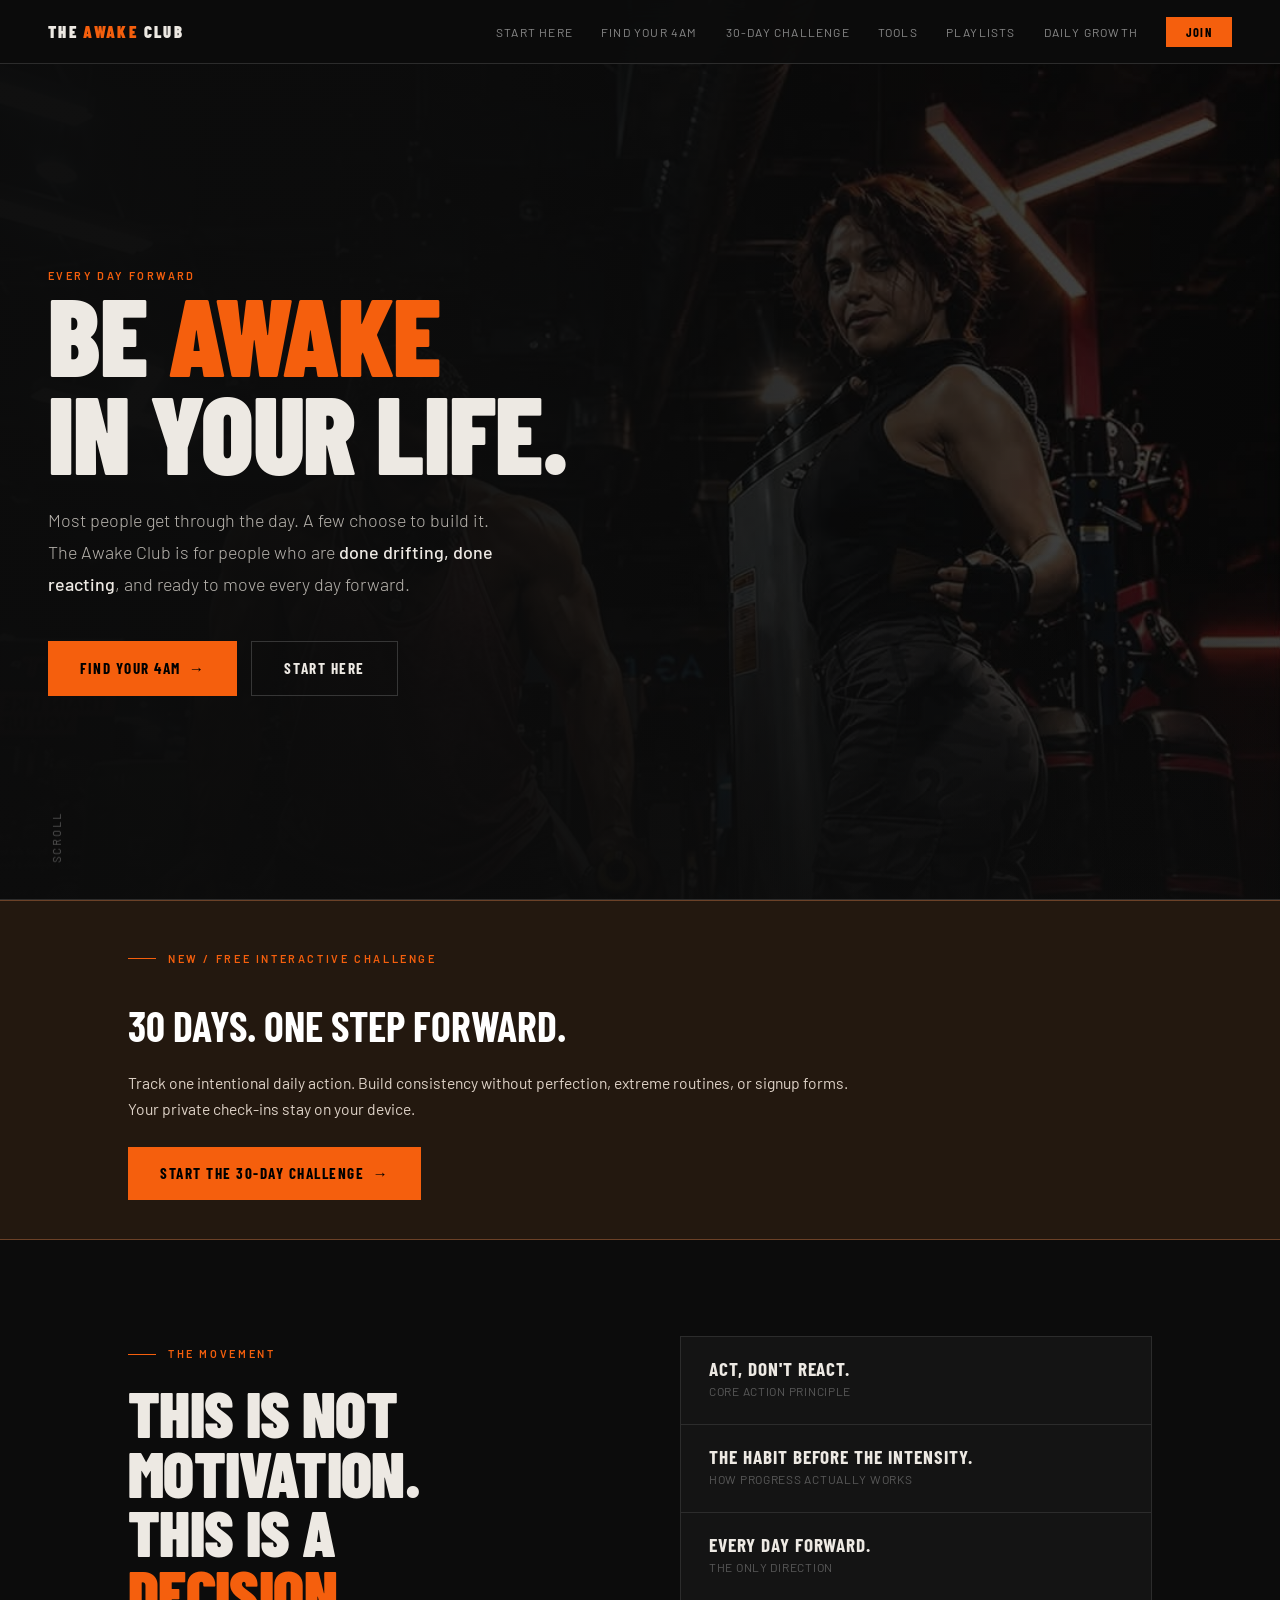
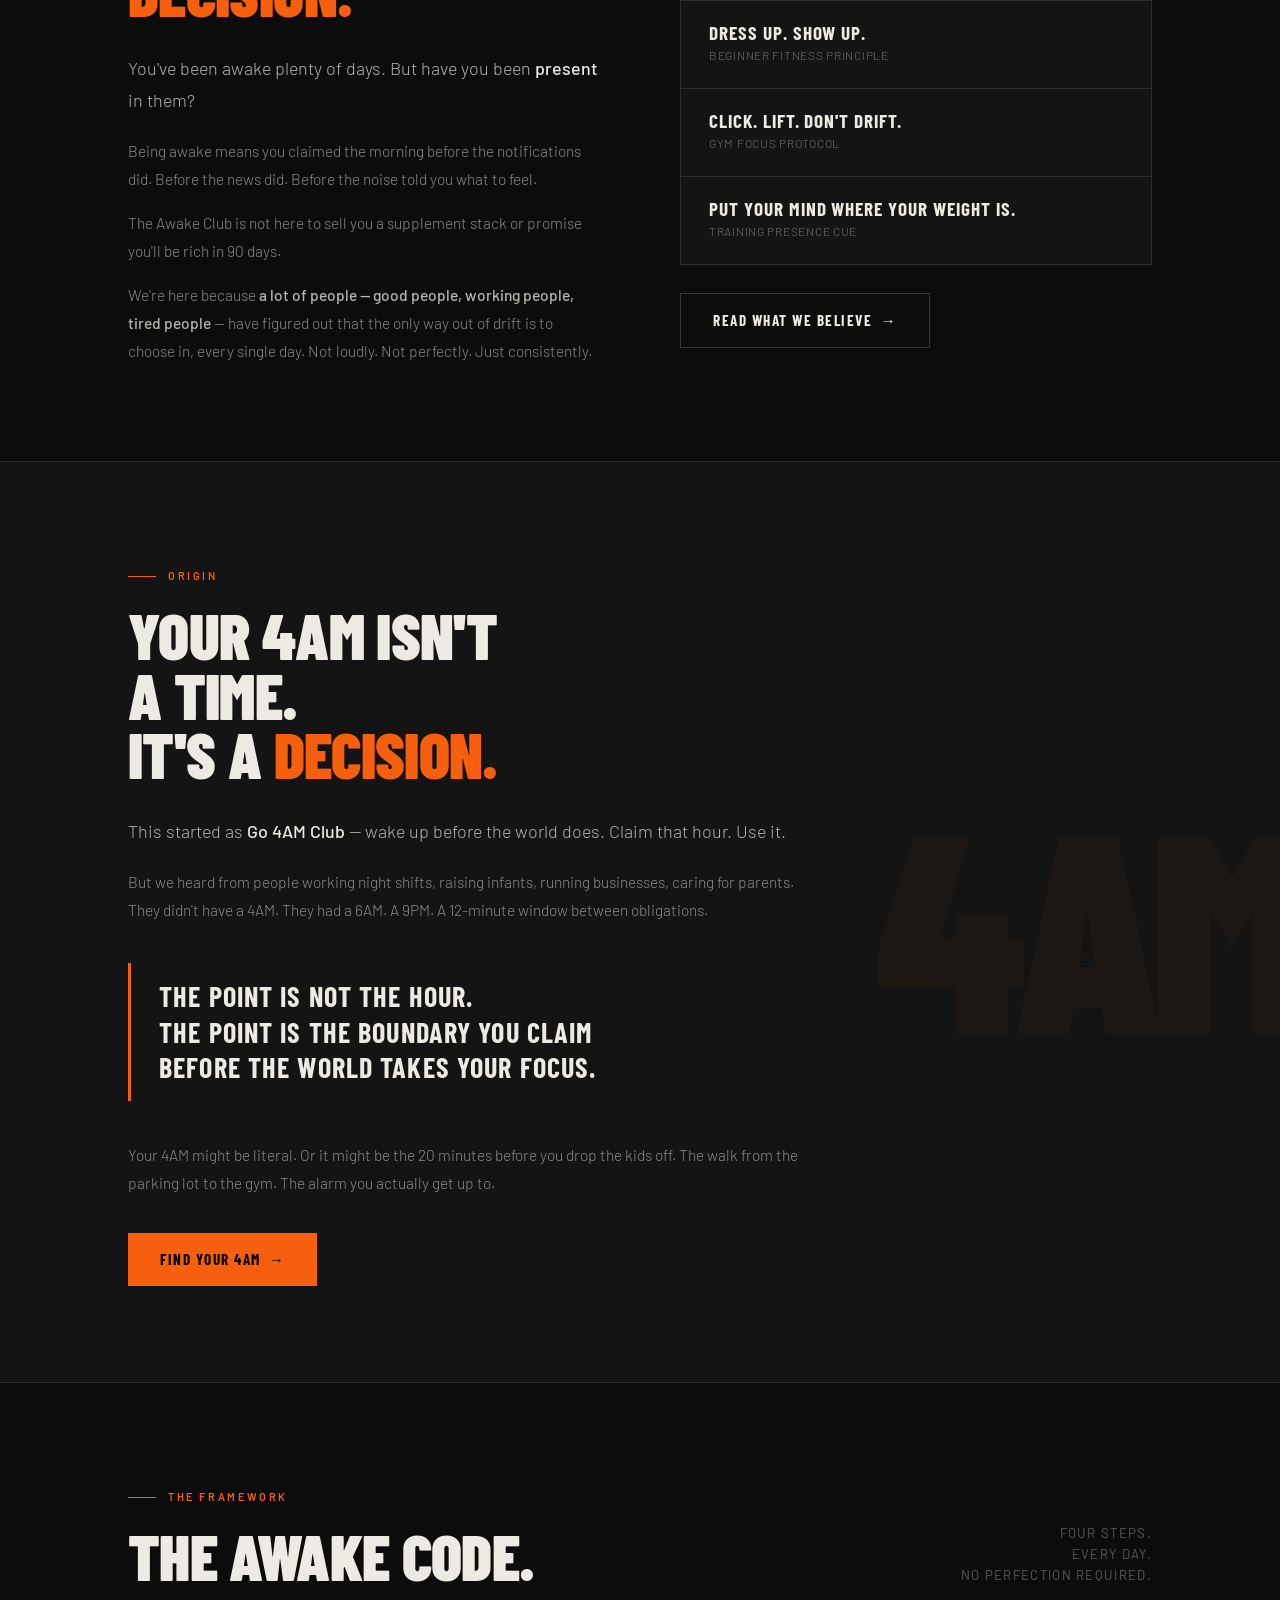
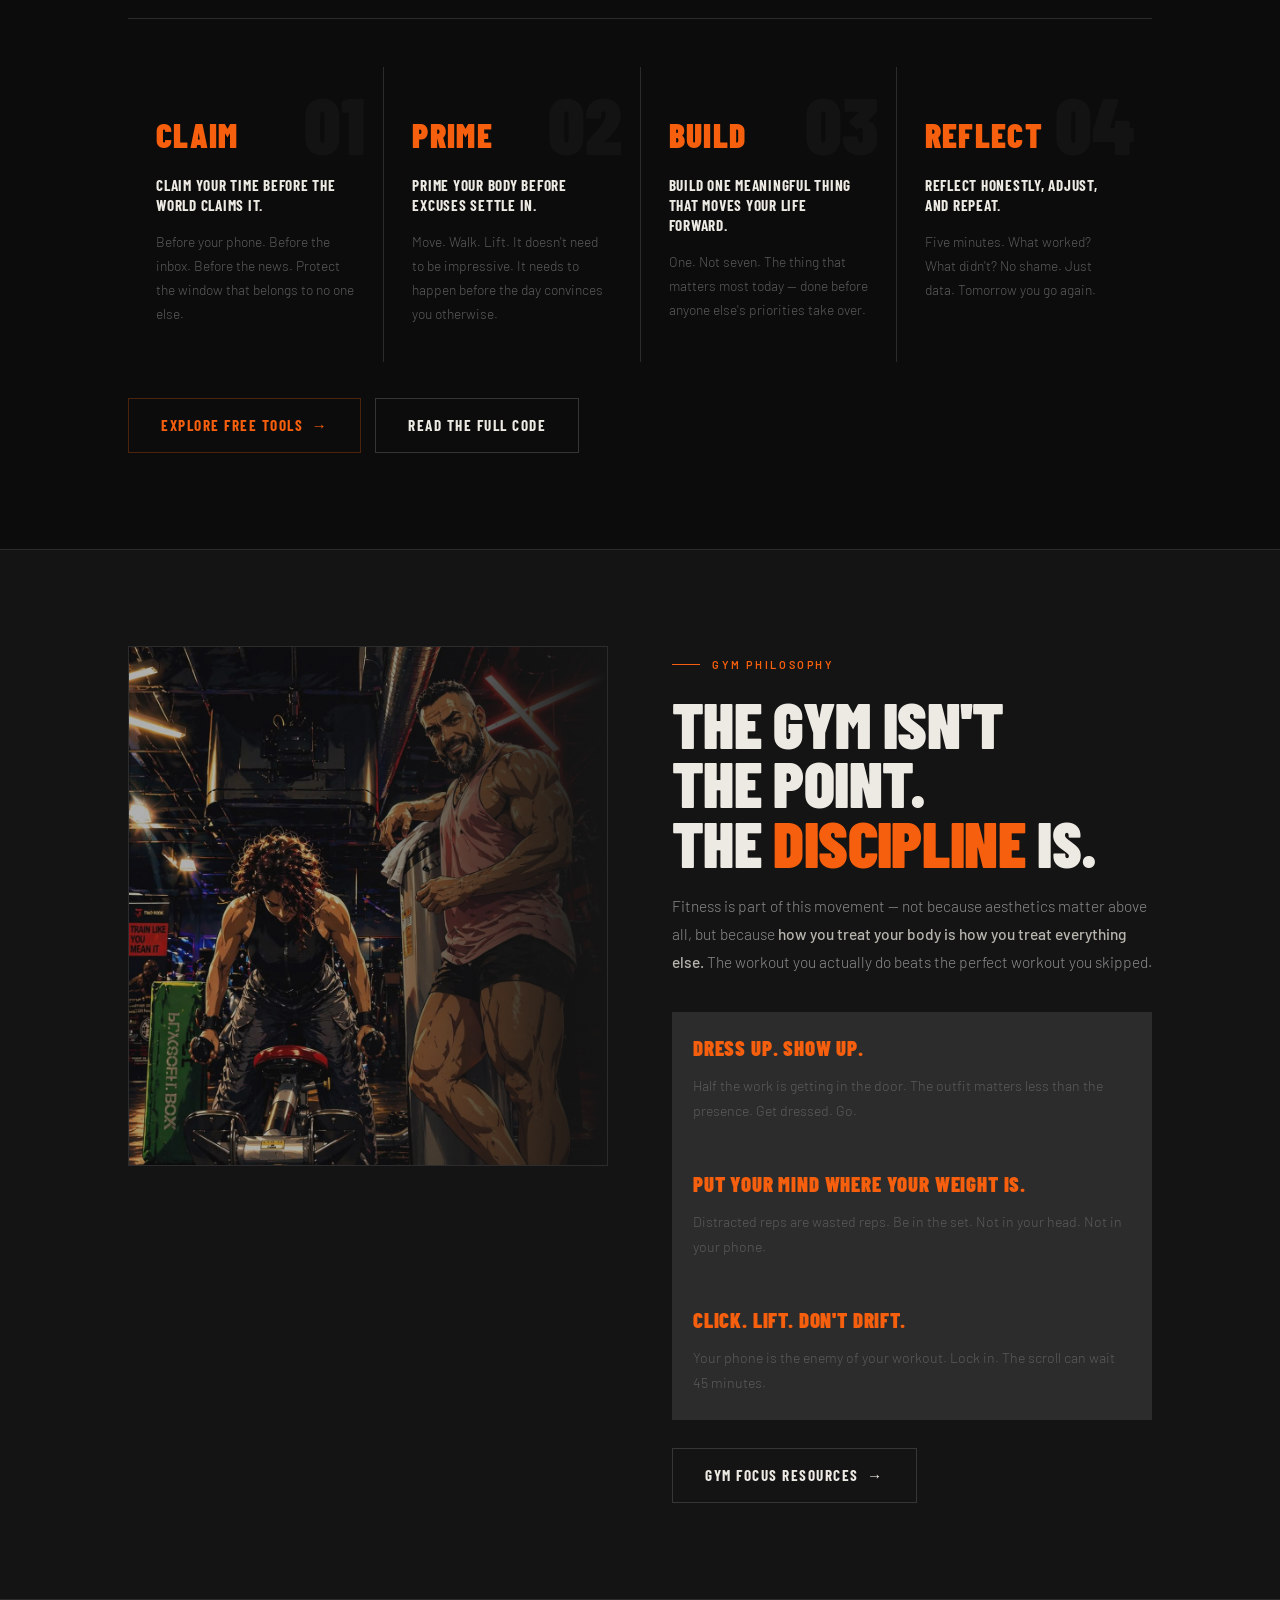
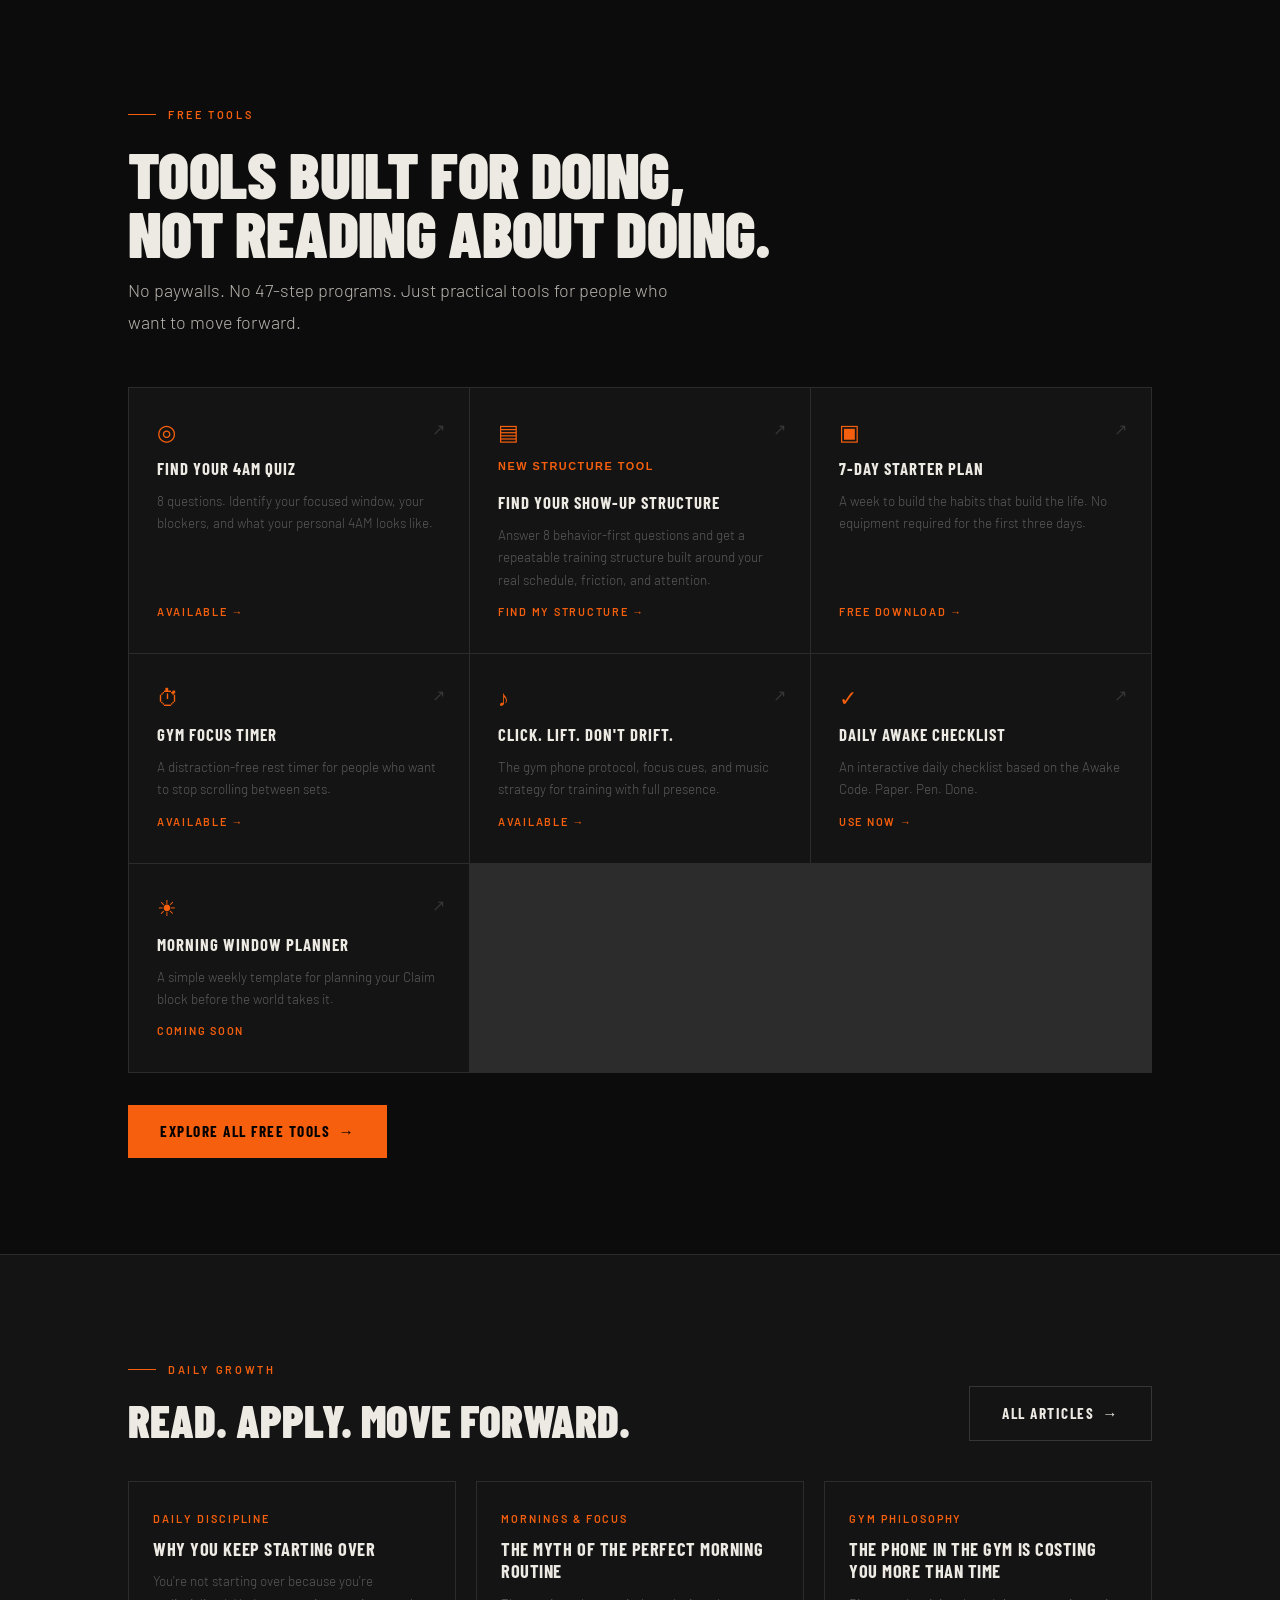
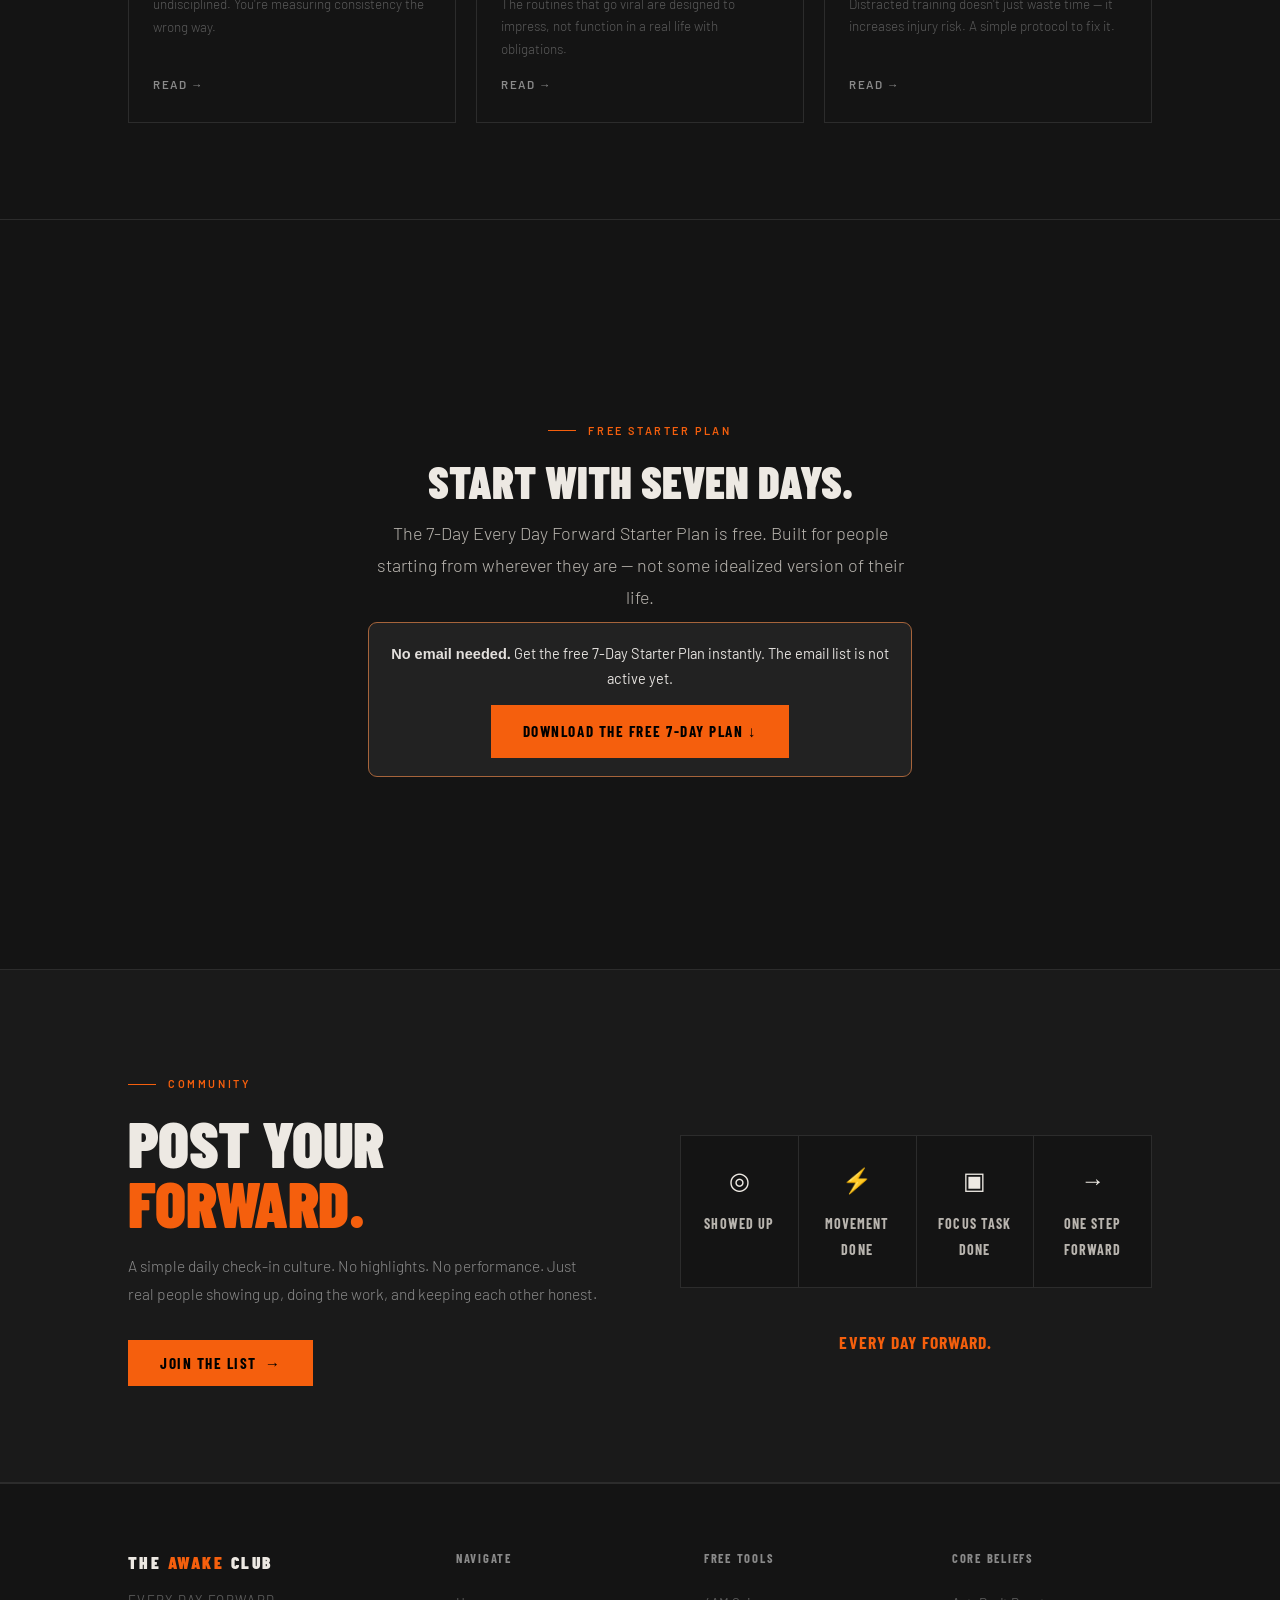
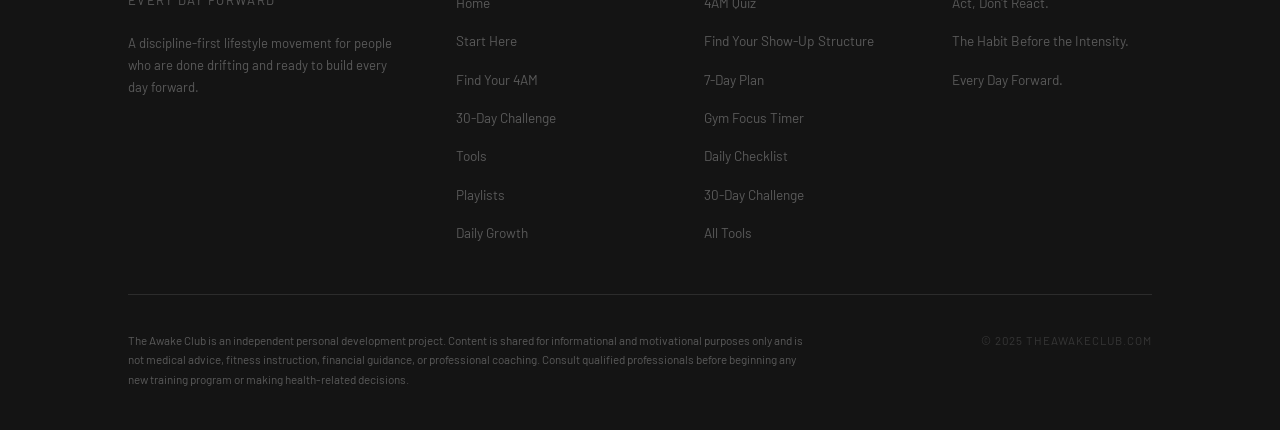
==== commit 5347fb01: "Launch 30-Day Challenge and replace broken signup flows with real resources" ====
--- a/index.html
+++ b/index.html
@@ -20,6 +20,7 @@
   <meta name="twitter:description" content="Done drifting. Done reacting. A discipline-first movement for people ready to move every day forward.">
   <meta name="twitter:image" content="https://theawakeclub.com/assets/images/gym-real.jpg">
 
+  <link rel="icon" type="image/svg+xml" href="favicon.svg">
   <link rel="stylesheet" href="style.css">
 </head>
 <body>
@@ -30,7 +31,8 @@
   <ul class="nav-links" role="list">
     <li><a href="start-here.html">Start Here</a></li>
     <li><a href="find-your-4am.html">Find Your 4AM</a></li>
-    <li><a href="tools.html">Tools</a></li>
+    <li><a href="challenge.html">30-Day Challenge</a></li>
+          <li><a href="tools.html">Tools</a></li>
     <li><a href="playlists.html">Playlists</a></li>
     <li><a href="daily-growth.html">Daily Growth</a></li>
     <li><a href="#community" class="nav-cta">Join</a></li>
@@ -42,6 +44,7 @@
 <nav class="nav-mobile" aria-label="Mobile navigation">
   <a href="start-here.html">Start Here</a>
   <a href="find-your-4am.html">Find Your 4AM</a>
+  <a href="challenge.html">30-Day Challenge</a>
   <a href="tools.html">Tools</a>
   <a href="playlists.html">Playlists</a>
   <a href="daily-growth.html">Daily Growth</a>
@@ -73,6 +76,17 @@
     </div>
   </div>
   <div class="hero-scroll-hint" aria-hidden="true">Scroll</div>
+</section>
+
+<section class="awake-challenge-promo" aria-label="New thirty-day discipline challenge">
+  <div class="container awake-promo-layout">
+    <div>
+      <p class="section-label">NEW / FREE INTERACTIVE CHALLENGE</p>
+      <h2>30 days. One step forward.</h2>
+      <p>Track one intentional daily action. Build consistency without perfection, extreme routines, or signup forms. Your private check-ins stay on your device.</p>
+    </div>
+    <a class="btn btn-primary btn-arrow" href="challenge.html">Start the 30-Day Challenge</a>
+  </div>
 </section>
 
 <!-- ============================================================
@@ -397,13 +411,8 @@
         data-form-id="starter-plan" is used by script.js to tag subscribers.
         Providers: Buttondown, ConvertKit, Beehiiv, Mailchimp
       -->
-      <form class="email-form" action="#" method="post"
-            data-form-id="starter-plan"
-            aria-label="Get the free 7-Day Starter Plan">
-        <input type="email" name="email" placeholder="your@email.com" required aria-label="Email address">
-        <button type="submit">Send It →</button>
-      </form>
-      <p class="email-fine">No spam. No fluff. Unsubscribe anytime.</p>
+      <div class="ac-direct-download"><p><strong>No email needed.</strong> Get the free 7-Day Starter Plan instantly. The email list is not active yet.</p><a class="btn btn-primary" href="assets/downloads/7-day-every-day-forward-starter-plan.pdf" download>Download the Free 7-Day Plan ↓</a></div>
+
     </div>
   </div>
 </section>
@@ -479,6 +488,7 @@
           <li><a href="index.html">Home</a></li>
           <li><a href="start-here.html">Start Here</a></li>
           <li><a href="find-your-4am.html">Find Your 4AM</a></li>
+          <li><a href="challenge.html">30-Day Challenge</a></li>
           <li><a href="tools.html">Tools</a></li>
           <li><a href="playlists.html">Playlists</a></li>
           <li><a href="daily-growth.html">Daily Growth</a></li>
@@ -492,7 +502,8 @@
           <li><a href="tools.html#starter-plan">7-Day Plan</a></li>
           <li><a href="tools.html#gym-timer">Gym Focus Timer</a></li>
           <li><a href="tools.html#daily-checklist">Daily Checklist</a></li>
-          <li><a href="tools.html">All Tools</a></li>
+          <li><a href="challenge.html">30-Day Challenge</a></li>
+    <li><a href="tools.html">All Tools</a></li>
         </ul>
       </div>
       <div class="footer-col">
--- a/style.css
+++ b/style.css
@@ -1041,3 +1041,15 @@
   .sus-stats-row { grid-template-columns: 1fr; }
   .sus-wrapper-grid { grid-template-columns: 1fr; }
 }
+
+
+/* The Awake Club: real free content and 30-day challenge invitation */
+.awake-challenge-promo{background:#23180f;border-top:1px solid #6b4127;border-bottom:1px solid #6b4127;padding:39px 0}
+.awake-promo-layout{display:flex;align-items:center;justify-content:space-between;gap:25px;flex-wrap:wrap}
+.awake-promo-layout>div{max-width:720px}
+.awake-promo-layout h2{font-family:var(--font-display);font-size:clamp(1.5rem,3.5vw,2.6rem);color:#fff;text-transform:uppercase;margin:4px 0 10px}
+.awake-promo-layout p:not(.section-label){color:#ded2c7;font-size:.98rem}
+.ac-direct-download,.ac-newsletter-pending{padding:18px 22px;background:#222;border:1px solid #a6643b;border-radius:9px}
+.ac-direct-download p,.ac-newsletter-pending p{color:#e3e0dd;font-size:.91rem;margin:0 0 15px}
+.ac-direct-download a,.ac-newsletter-pending a{display:inline-flex}
+@media (prefers-reduced-motion: reduce){html:focus-within{scroll-behavior:auto!important}*,*::before,*::after{animation-duration:.01ms!important;transition-duration:.01ms!important}}
